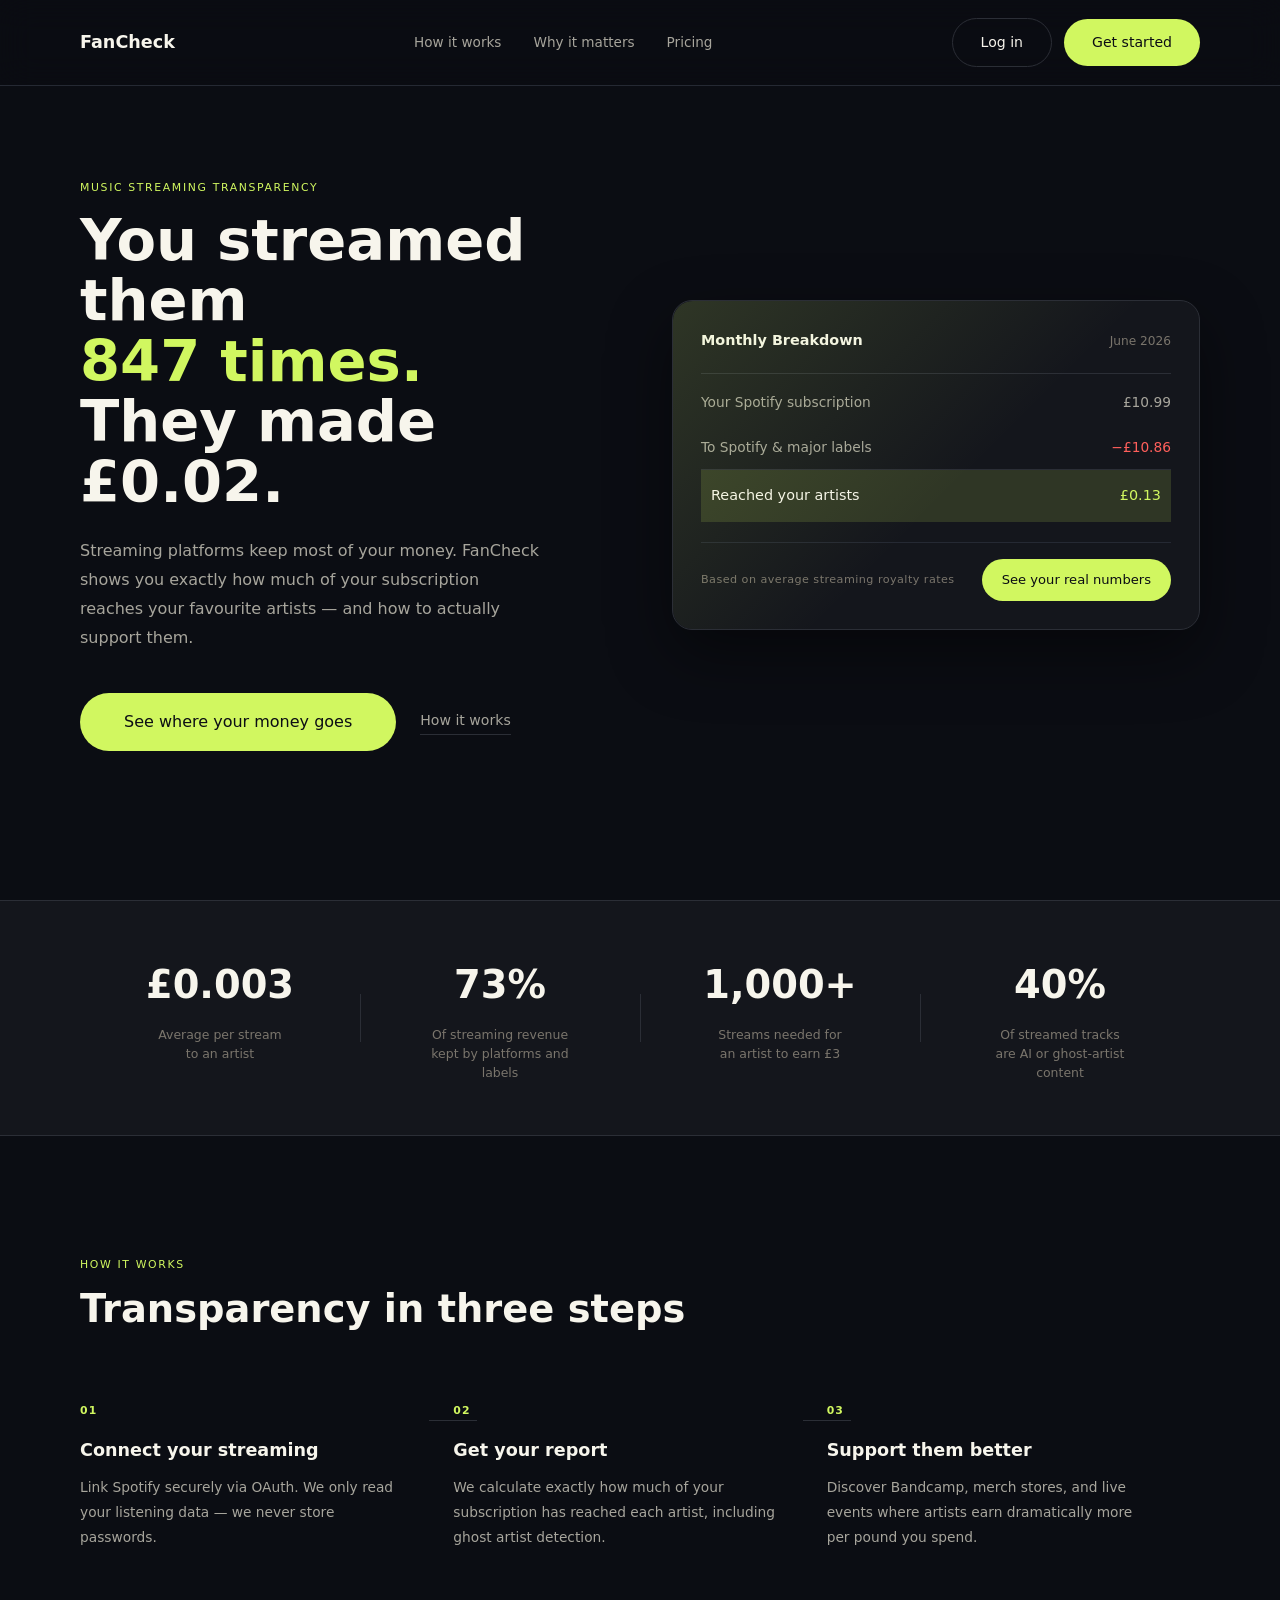
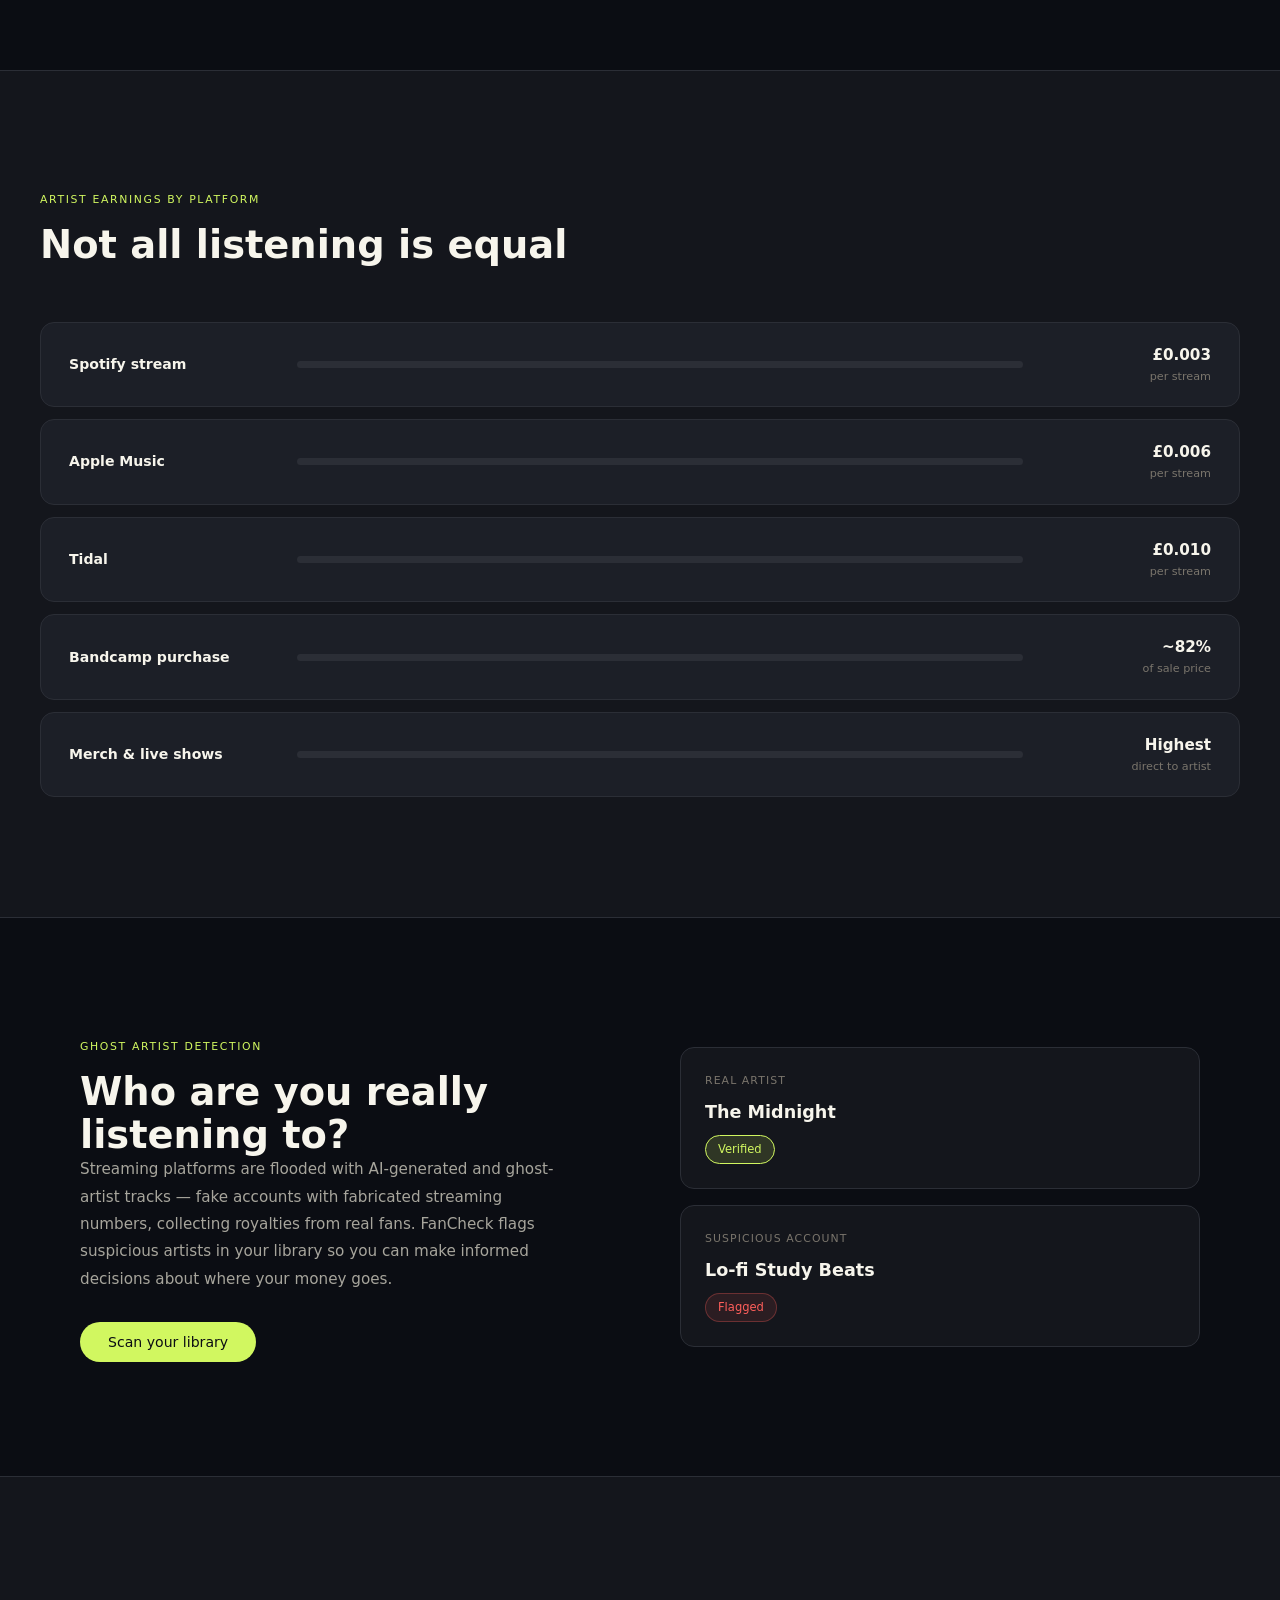
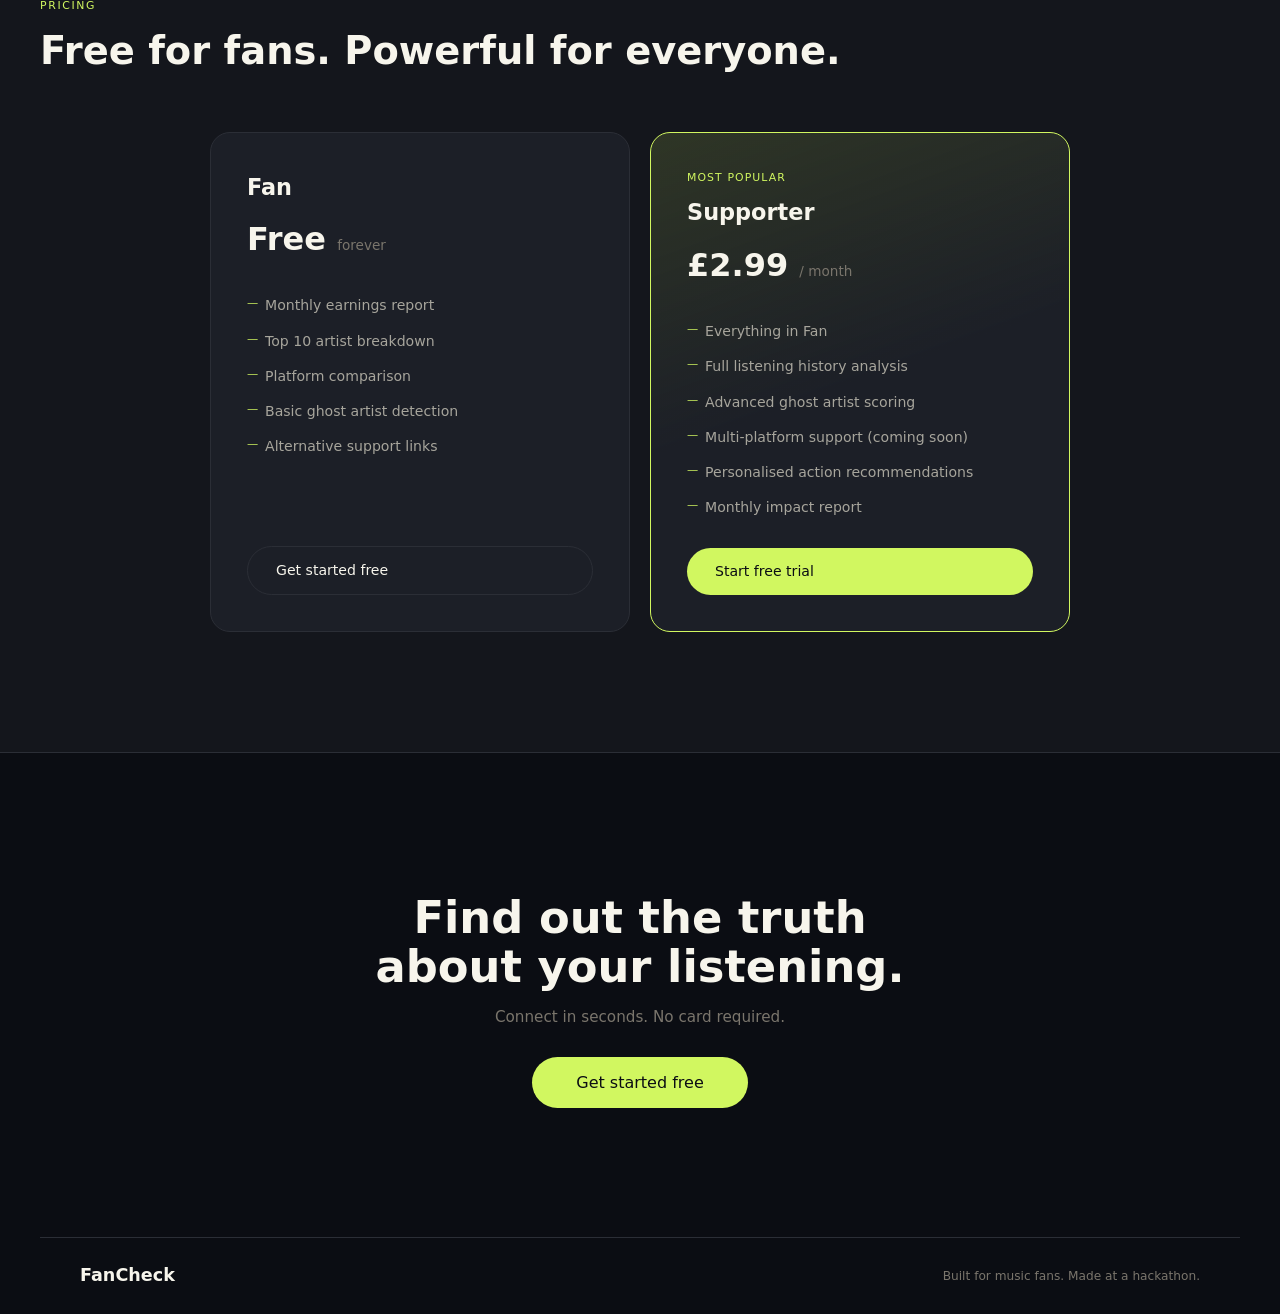
==== index.html @ c99ef1ad "Add FanCheck fixes - auth hint, pricing, dashboard, report" ====
<!DOCTYPE html>
<html lang="en">
<head>
    <meta charset="UTF-8">
    <meta name="viewport" content="width=device-width, initial-scale=1.0">
    <title>FanCheck — Know Where Your Money Goes</title>
    <link rel="preconnect" href="https://fonts.googleapis.com">
    <link rel="preconnect" href="https://fonts.gstatic.com" crossorigin>
    <link href="https://fonts.googleapis.com/css2?family=Syne:wght@400;600;700;800&family=Inter:wght@300;400;500&display=swap" rel="stylesheet">
    <link rel="stylesheet" href="css/style.css">
    <link rel="stylesheet" href="css/landing.css">
</head>
<body>

    <header class="site-header">
        <nav class="nav" aria-label="Main navigation">
            <strong class="nav-logo">FanCheck</strong>
            <ul class="nav-links" role="list">
                <li><a href="#how-it-works">How it works</a></li>
                <li><a href="#compare">Why it matters</a></li>
                <li><a href="#pricing">Pricing</a></li>
            </ul>
            <nav class="nav-actions" aria-label="Account">
                <a href="pages/auth.html" class="btn-secondary">Log in</a>
                <a href="pages/auth.html#signup" class="btn-primary">Get started</a>
            </nav>
        </nav>
    </header>

    <main>

        <!-- HERO -->
        <section class="hero" aria-labelledby="hero-heading">
            <article class="hero-content">
                <p class="eyebrow">Music streaming transparency</p>
                <h1 id="hero-heading" class="hero-headline">
                    You streamed them<br>
                    <mark class="headline-accent">847 times.</mark><br>
                    They made £0.02.
                </h1>
                <p class="hero-sub">
                    Streaming platforms keep most of your money. FanCheck shows you exactly how much of your subscription reaches your favourite artists — and how to actually support them.
                </p>
                <nav class="hero-actions" aria-label="Get started">
                    <a href="pages/auth.html#signup" class="btn-primary btn-large">See where your money goes</a>
                    <a href="#how-it-works" class="btn-ghost-link">How it works</a>
                </nav>
            </article>

            <aside class="receipt-card card card-glow" aria-label="Example monthly breakdown">
                <header class="receipt-header">
                    <strong class="receipt-label">Monthly Breakdown</strong>
                    <time class="receipt-month" datetime="2026-06">June 2026</time>
                </header>
                <table class="receipt-table">
                    <tbody>
                        <tr>
                            <td>Your Spotify subscription</td>
                            <td class="amount">£10.99</td>
                        </tr>
                        <tr>
                            <td>To Spotify &amp; major labels</td>
                            <td class="amount loss">−£10.86</td>
                        </tr>
                    </tbody>
                    <tfoot>
                        <tr class="receipt-total">
                            <td>Reached your artists</td>
                            <td class="amount gain">£0.13</td>
                        </tr>
                    </tfoot>
                </table>
                <footer class="receipt-footer">
                    <p class="receipt-note">Based on average streaming royalty rates</p>
                    <a href="pages/auth.html#signup" class="btn-primary" style="font-size:0.82rem; padding: 10px 20px;">See your real numbers</a>
                </footer>
            </aside>
        </section>

        <!-- STATS -->
        <section class="stats-band" aria-label="Key streaming statistics">
            <ul class="stats-list" role="list">
                <li class="stat">
                    <strong class="stat-number">£0.003</strong>
                    <span class="stat-label">Average per stream to an artist</span>
                </li>
                <li class="stat">
                    <strong class="stat-number">73%</strong>
                    <span class="stat-label">Of streaming revenue kept by platforms and labels</span>
                </li>
                <li class="stat">
                    <strong class="stat-number">1,000+</strong>
                    <span class="stat-label">Streams needed for an artist to earn £3</span>
                </li>
                <li class="stat">
                    <strong class="stat-number">40%</strong>
                    <span class="stat-label">Of streamed tracks are AI or ghost-artist content</span>
                </li>
            </ul>
        </section>

        <!-- HOW IT WORKS -->
        <section class="how-it-works" id="how-it-works" aria-labelledby="how-heading">
            <header class="section-header">
                <span class="eyebrow">How it works</span>
                <h2 id="how-heading" class="section-title">Transparency in three steps</h2>
            </header>
            <ol class="steps-list" role="list">
                <li class="step">
                    <span class="step-num" aria-hidden="true">01</span>
                    <h3 class="step-title">Connect your streaming</h3>
                    <p class="step-desc">Link Spotify securely via OAuth. We only read your listening data — we never store passwords.</p>
                </li>
                <li class="step">
                    <span class="step-num" aria-hidden="true">02</span>
                    <h3 class="step-title">Get your report</h3>
                    <p class="step-desc">We calculate exactly how much of your subscription has reached each artist, including ghost artist detection.</p>
                </li>
                <li class="step">
                    <span class="step-num" aria-hidden="true">03</span>
                    <h3 class="step-title">Support them better</h3>
                    <p class="step-desc">Discover Bandcamp, merch stores, and live events where artists earn dramatically more per pound you spend.</p>
                </li>
            </ol>
        </section>

        <!-- COMPARISON -->
        <section class="compare" id="compare" aria-labelledby="compare-heading">
            <header class="compare-header">
                <span class="eyebrow">Artist earnings by platform</span>
                <h2 id="compare-heading" class="section-title">Not all listening is equal</h2>
            </header>
            <ul class="compare-list" role="list">
                <li class="compare-item tier-bad">
                    <span class="compare-platform">Spotify stream</span>
                    <meter class="compare-meter" min="0" max="100" value="2" aria-label="Very low earnings: £0.003 per stream"></meter>
                    <output class="compare-earn">£0.003 <small>per stream</small></output>
                </li>
                <li class="compare-item tier-low">
                    <span class="compare-platform">Apple Music</span>
                    <meter class="compare-meter" min="0" max="100" value="6" aria-label="Low earnings: £0.006 per stream"></meter>
                    <output class="compare-earn">£0.006 <small>per stream</small></output>
                </li>
                <li class="compare-item tier-mid">
                    <span class="compare-platform">Tidal</span>
                    <meter class="compare-meter" min="0" max="100" value="11" aria-label="Medium earnings: £0.010 per stream"></meter>
                    <output class="compare-earn">£0.010 <small>per stream</small></output>
                </li>
                <li class="compare-item tier-good">
                    <span class="compare-platform">Bandcamp purchase</span>
                    <meter class="compare-meter" min="0" max="100" value="82" aria-label="High earnings: 82% of sale"></meter>
                    <output class="compare-earn">~82% <small>of sale price</small></output>
                </li>
                <li class="compare-item tier-best">
                    <span class="compare-platform">Merch &amp; live shows</span>
                    <meter class="compare-meter" min="0" max="100" value="100" aria-label="Highest earnings to artist"></meter>
                    <output class="compare-earn">Highest <small>direct to artist</small></output>
                </li>
            </ul>
        </section>

        <!-- GHOST ARTIST TEASER -->
        <section class="ghost-teaser" aria-labelledby="ghost-heading">
            <article class="ghost-content">
                <span class="eyebrow">Ghost artist detection</span>
                <h2 id="ghost-heading" class="section-title">Who are you really listening to?</h2>
                <p class="ghost-desc">
                    Streaming platforms are flooded with AI-generated and ghost-artist tracks — fake accounts with fabricated streaming numbers, collecting royalties from real fans. FanCheck flags suspicious artists in your library so you can make informed decisions about where your money goes.
                </p>
                <a href="pages/auth.html#signup" class="btn-primary">Scan your library</a>
            </article>
            <aside class="ghost-visual" aria-hidden="true">
                <figure class="ghost-card ghost-real">
                    <figcaption>Real artist</figcaption>
                    <strong>The Midnight</strong>
                    <span class="ghost-badge verified">Verified</span>
                </figure>
                <figure class="ghost-card ghost-fake">
                    <figcaption>Suspicious account</figcaption>
                    <strong>Lo-fi Study Beats</strong>
                    <span class="ghost-badge flagged">Flagged</span>
                </figure>
            </aside>
        </section>

        <!-- PRICING — updated to £2.99/mo -->
        <section class="pricing" id="pricing" aria-labelledby="pricing-heading">
            <header class="pricing-header">
                <span class="eyebrow">Pricing</span>
                <h2 id="pricing-heading" class="section-title">Free for fans. Powerful for everyone.</h2>
            </header>
            <ul class="pricing-list" role="list">
                <li class="pricing-card">
                    <header class="pricing-card-header">
                        <h3>Fan</h3>
                        <p class="pricing-price">Free <span>forever</span></p>
                    </header>
                    <ul class="pricing-features" role="list">
                        <li>Monthly earnings report</li>
                        <li>Top 10 artist breakdown</li>
                        <li>Platform comparison</li>
                        <li>Basic ghost artist detection</li>
                        <li>Alternative support links</li>
                    </ul>
                    <a href="pages/auth.html#signup" class="btn-secondary">Get started free</a>
                </li>
                <li class="pricing-card pricing-card-featured">
                    <header class="pricing-card-header">
                        <span class="pricing-badge">Most popular</span>
                        <h3>Supporter</h3>
                        <p class="pricing-price">£2.99 <span>/ month</span></p>
                    </header>
                    <ul class="pricing-features" role="list">
                        <li>Everything in Fan</li>
                        <li>Full listening history analysis</li>
                        <li>Advanced ghost artist scoring</li>
                        <li>Multi-platform support (coming soon)</li>
                        <li>Personalised action recommendations</li>
                        <li>Monthly impact report</li>
                    </ul>
                    <a href="pages/auth.html#signup" class="btn-primary">Start free trial</a>
                </li>
            </ul>
        </section>

        <!-- FINAL CTA -->
        <section class="final-cta" aria-labelledby="cta-heading">
            <h2 id="cta-heading" class="cta-title">Find out the truth about your listening.</h2>
            <p class="cta-sub">Connect in seconds. No card required.</p>
            <a href="pages/auth.html#signup" class="btn-primary btn-large">Get started free</a>
        </section>

    </main>

    <footer class="site-footer">
        <strong class="nav-logo">FanCheck</strong>
        <p class="footer-note">Built for music fans. Made at a hackathon.</p>
    </footer>

</body>
</html>
---- css/style.css ----
/* ================================================
   TOKENS
   ================================================ */
:root {
    --radius: .875rem;
    --background: #0b0d13;
    --foreground: #f7f5ec;
    --surface: #14161c;
    --surface-2: #1c1f27;
    --card: #14161c;
    --card-foreground: #f7f5ec;
    --popover: #14161c;
    --popover-foreground: #f7f5ec;
    --primary: #d1f760;
    --primary-foreground: #0b0d13;
    --secondary: #252933;
    --secondary-foreground: #f7f5ec;
    --muted-surface: #1c1f27;
    --muted-foreground: #a7a59c;
    --accent: #d57aea;
    --accent-foreground: #0b0d13;
    --destructive: #ff5f5b;
    --destructive-foreground: #f7f5ec;
    --warning: #ffc93b;
    --border: #2b2e36;
    --input: #2b2e36;
    --ring: #d1f760;

    --black: var(--background);
    --surface-3: var(--secondary);
    --border-soft: var(--secondary);
    --green: var(--primary);
    --green-dark: var(--primary);
    --green-glow: rgba(209, 247, 96, 0.14);
    --red: var(--destructive);
    --amber: var(--warning);
    --white: var(--foreground);
    --muted: #7a756c;
    --muted-light: var(--muted-foreground);

    --font-display: 'Bricolage Grotesque', ui-sans-serif, system-ui, sans-serif;
    --font-body: ui-sans-serif, system-ui, sans-serif;

    --radius-sm:   8px;
    --radius-md:   var(--radius);
    --radius-lg:   20px;
    --radius-pill: 100px;

    --shadow-card: 0 24px 64px rgba(0,0,0,0.45);
    --transition:  0.18s ease;
}

/* ================================================
   RESET
   ================================================ */
*, *::before, *::after {
    margin: 0;
    padding: 0;
    box-sizing: border-box;
}

html { scroll-behavior: smooth; font-size: 16px; }

body {
    background: var(--black);
    color: var(--white);
    font-family: var(--font-body);
    font-weight: 300;
    line-height: 1.65;
    -webkit-font-smoothing: antialiased;
    overflow-x: hidden;
}

img { display: block; max-width: 100%; }
a   { color: inherit; text-decoration: none; }
ul, ol { list-style: none; }
button { cursor: pointer; font-family: var(--font-body); }

:focus-visible {
    outline: 2px solid var(--ring);
    outline-offset: 3px;
}

/* ================================================
   SHARED HEADER / NAV
   ================================================ */
.site-header {
    position: fixed;
    top: 0;
    inset-inline: 0;
    z-index: 200;
    background: rgba(11, 13, 19, 0.84);
    backdrop-filter: blur(16px);
    -webkit-backdrop-filter: blur(16px);
    border-bottom: 1px solid var(--border-soft);
}

.nav {
    max-width: 1200px;
    margin-inline: auto;
    padding: 18px 40px;
    display: flex;
    justify-content: space-between;
    align-items: center;
    gap: 24px;
}

.nav-logo {
    display: inline-flex;
    align-items: center;
    gap: 10px;
    font-family: var(--font-display);
    font-weight: 800;
    font-size: 1.1rem;
    letter-spacing: 0;
    color: var(--white);
    line-height: 1;
}

.nav-logo-mark {
    width: 28px;
    height: 28px;
    border-radius: 6px;
    flex: 0 0 auto;
}

.nav-links {
    display: flex;
    align-items: center;
    gap: 32px;
}

.nav-links a {
    font-size: 0.85rem;
    color: var(--muted-light);
    transition: color var(--transition);
}

.nav-links a:hover { color: var(--white); }

.nav-actions {
    display: flex;
    align-items: center;
    gap: 12px;
}

/* ================================================
   BUTTONS
   ================================================ */
.btn-primary {
    background: var(--primary);
    color: var(--primary-foreground);
    border: none;
    padding: 12px 28px;
    border-radius: var(--radius-pill);
    font-size: 0.88rem;
    font-weight: 500;
    transition: background var(--transition), transform var(--transition);
}

.btn-primary:hover { background: var(--accent); transform: translateY(-1px); }

.btn-secondary {
    background: transparent;
    color: var(--white);
    border: 1px solid var(--border);
    padding: 12px 28px;
    border-radius: var(--radius-pill);
    font-size: 0.88rem;
    font-weight: 400;
    transition: border-color var(--transition), color var(--transition);
}

.btn-secondary:hover { border-color: var(--muted-light); color: var(--white); }

.btn-ghost {
    background: none;
    border: none;
    color: var(--muted-light);
    font-size: 0.88rem;
    padding: 0;
    transition: color var(--transition);
}

.btn-ghost:hover { color: var(--white); }

.btn-large { padding: 16px 44px; font-size: 1rem; }

/* ================================================
   SHARED SECTION LABELS
   ================================================ */
.eyebrow {
    font-size: 0.68rem;
    font-weight: 500;
    letter-spacing: 0.15em;
    text-transform: uppercase;
    color: var(--primary);
    display: block;
    margin-bottom: 14px;
}

.section-title {
    font-family: var(--font-display);
    font-size: clamp(1.7rem, 3vw, 2.4rem);
    font-weight: 700;
    letter-spacing: 0;
    line-height: 1.12;
}

/* ================================================
   CARD
   ================================================ */
.card {
    background: var(--card);
    border: 1px solid var(--border);
    border-radius: var(--radius-lg);
    padding: 28px;
    position: relative;
    overflow: hidden;
}

.card-glow::before {
    content: '';
    position: absolute;
    inset: 0;
    border-radius: inherit;
    background: linear-gradient(135deg, var(--green-glow) 0%, transparent 55%);
    pointer-events: none;
}

/* ================================================
   TOAST
   ================================================ */
.toast {
    position: fixed;
    bottom: 32px;
    left: 50%;
    transform: translateX(-50%) translateY(80px);
    background: var(--surface-2);
    border: 1px solid var(--border);
    border-radius: var(--radius-pill);
    padding: 14px 28px;
    font-size: 0.88rem;
    color: var(--white);
    z-index: 999;
    opacity: 0;
    transition: transform 0.3s ease, opacity 0.3s ease;
    white-space: nowrap;
}

.toast.show {
    transform: translateX(-50%) translateY(0);
    opacity: 1;
}

.toast.success { border-color: var(--green); color: var(--green); }
.toast.error   { border-color: var(--red);   color: var(--red); }

/* ================================================
   RESPONSIVE HELPERS
   ================================================ */
@media (max-width: 768px) {
    .nav { padding: 16px 20px; }
    .nav-links { display: none; }
}

@media (prefers-reduced-motion: reduce) {
    *, *::before, *::after {
        transition-duration: 0.01ms !important;
        animation-duration: 0.01ms !important;
    }
    html { scroll-behavior: auto; }
}
---- css/landing.css ----
/* ================================================
   LANDING — HERO
   ================================================ */
.hero {
    min-height: 100svh;
    max-width: 1200px;
    margin-inline: auto;
    padding: 130px 40px 100px;
    display: grid;
    grid-template-columns: 1fr 1fr;
    align-items: center;
    gap: 64px;
}

.hero-headline {
    font-family: var(--font-display);
    font-size: clamp(2.6rem, 4.5vw, 4rem);
    font-weight: 800;
    line-height: 1.05;
    letter-spacing: 0;
    margin-bottom: 24px;
}

.headline-accent {
    color: var(--green);
    background: none;
}

.hero-sub {
    font-size: 1rem;
    color: var(--muted-light);
    line-height: 1.8;
    max-width: 460px;
    margin-bottom: 40px;
}

.hero-actions {
    display: flex;
    align-items: center;
    gap: 24px;
    flex-wrap: wrap;
}

.btn-ghost-link {
    font-size: 0.88rem;
    color: var(--muted-light);
    border-bottom: 1px solid var(--border);
    padding-bottom: 2px;
    transition: color var(--transition), border-color var(--transition);
}

.btn-ghost-link:hover {
    color: var(--white);
    border-color: var(--white);
}

/* ================================================
   RECEIPT CARD
   ================================================ */
.receipt-card {
    box-shadow: var(--shadow-card);
}

.receipt-header {
    display: flex;
    justify-content: space-between;
    align-items: center;
    padding-bottom: 20px;
    margin-bottom: 6px;
    border-bottom: 1px solid var(--border);
}

.receipt-label {
    font-family: var(--font-display);
    font-weight: 700;
    font-size: 0.9rem;
}

.receipt-month {
    font-size: 0.76rem;
    color: var(--muted);
}

.receipt-table {
    width: 100%;
    border-collapse: collapse;
}

.receipt-table tbody td {
    padding: 11px 0;
    font-size: 0.86rem;
    color: var(--muted-light);
}

.receipt-table tbody td:last-child,
.receipt-table tfoot td:last-child {
    text-align: right;
    font-weight: 500;
}

.receipt-table tfoot {
    border-top: 1px solid var(--border);
}

.receipt-table tfoot td {
    padding: 14px 10px;
    font-size: 0.9rem;
    font-weight: 500;
    color: var(--white);
}

.receipt-total {
    background: var(--green-glow);
}

.amount { color: var(--white); }
.amount.loss { color: var(--red) !important; }
.amount.gain { color: var(--green) !important; }

.receipt-footer {
    display: flex;
    justify-content: space-between;
    align-items: center;
    margin-top: 20px;
    padding-top: 16px;
    border-top: 1px solid var(--border-soft);
    flex-wrap: wrap;
    gap: 12px;
}

.receipt-note {
    font-size: 0.7rem;
    color: var(--muted);
    letter-spacing: 0.04em;
}

/* ================================================
   ARTIST CAROUSEL
   ================================================ */
.artist-carousel {
    padding: 96px 0 104px;
    border-top: 1px solid var(--border-soft);
    background: linear-gradient(180deg, rgba(28, 31, 39, 0.32), transparent 58%);
    overflow: hidden;
}

.artist-carousel-header {
    max-width: 1200px;
    margin-inline: auto;
    padding-inline: 40px;
    margin-bottom: 42px;
}

.artist-carousel-copy {
    max-width: 620px;
    margin-top: 18px;
    color: var(--muted-light);
    font-size: 0.98rem;
    line-height: 1.8;
}

.artist-carousel-viewport {
    overflow: hidden;
    padding-block: 8px;
    padding-left: 40px;
    --artist-carousel-gap-offset: 13px;
    mask-image: linear-gradient(90deg, transparent, #000 8%, #000 92%, transparent);
    -webkit-mask-image: linear-gradient(90deg, transparent, #000 8%, #000 92%, transparent);
}

.artist-carousel-track {
    width: max-content;
    display: flex;
    align-items: stretch;
    gap: 26px;
}

.artist-carousel-viewport[data-animated="true"] .artist-carousel-track {
    animation: artist-marquee 34s linear infinite;
}

.artist-carousel-viewport:hover .artist-carousel-track,
.artist-carousel-viewport:focus-within .artist-carousel-track {
    animation-play-state: paused;
}

.artist-showcase-card {
    width: 234px;
    min-height: 345px;
    flex: 0 0 auto;
    display: flex;
    flex-direction: column;
    color: #07100d;
    overflow: hidden;
    border: 1px solid rgba(255, 255, 255, 0.18);
    border-radius: var(--radius-sm);
    box-shadow: 0 22px 42px rgba(0, 0, 0, 0.28);
}

.artist-showcase-card img {
    width: 100%;
    height: 234px;
    object-fit: cover;
    background: var(--surface-2);
}

.artist-card-body {
    flex: 1;
    padding: 13px 14px 14px;
}

.artist-card-body h3 {
    font-family: var(--font-display);
    font-size: 1.35rem;
    font-weight: 700;
    line-height: 1.05;
    margin-bottom: 10px;
}

.artist-metrics {
    display: flex;
    flex-wrap: wrap;
    gap: 8px 6px;
}

.artist-metrics li {
    width: fit-content;
    max-width: 100%;
    padding: 4px 10px;
    border: 1px solid currentColor;
    border-radius: var(--radius-pill);
    color: inherit;
    font-size: 0.72rem;
    font-weight: 500;
    line-height: 1.25;
}

.card-lime { background: #c9ff4a; }
.card-teal { background: #35ad91; }
.card-violet { background: #9387ff; }

@keyframes artist-marquee {
    from { transform: translateX(0); }
    to { transform: translateX(calc(-50% - var(--artist-carousel-gap-offset))); }
}

/* ================================================
   STATS BAND
   ================================================ */
.stats-band {
    background: var(--surface);
    border-top: 1px solid var(--border);
    border-bottom: 1px solid var(--border);
}

.stats-list {
    max-width: 1200px;
    margin-inline: auto;
    padding-inline: 40px;
    display: flex;
    justify-content: stretch;
}

.stat {
    flex: 1;
    display: flex;
    flex-direction: column;
    align-items: center;
    text-align: center;
    padding: 52px 32px;
    gap: 10px;
    position: relative;
}

.stat + .stat::before {
    content: '';
    position: absolute;
    left: 0; top: 50%;
    transform: translateY(-50%);
    width: 1px; height: 48px;
    background: var(--border);
}

.stat-number {
    font-family: var(--font-display);
    font-size: 2.4rem;
    font-weight: 800;
    letter-spacing: 0;
    display: block;
}

.stat-label {
    font-size: 0.78rem;
    color: var(--muted);
    max-width: 140px;
    line-height: 1.5;
}

/* ================================================
   HOW IT WORKS
   ================================================ */
.how-it-works {
    max-width: 1200px;
    margin-inline: auto;
    padding: 120px 40px;
}

.section-header {
    margin-bottom: 72px;
}

.steps-list {
    display: flex;
    align-items: flex-start;
    gap: 0;
}

.step {
    flex: 1;
    padding-right: 48px;
    position: relative;
}

.step + .step::before {
    content: '';
    position: absolute;
    left: -24px; top: 18px;
    width: 48px; height: 1px;
    background: var(--border);
}

.step-num {
    font-family: var(--font-display);
    font-size: 0.68rem;
    font-weight: 700;
    letter-spacing: 0.1em;
    color: var(--green);
    display: block;
    margin-bottom: 16px;
}

.step-title {
    font-family: var(--font-display);
    font-size: 1.1rem;
    font-weight: 700;
    letter-spacing: 0;
    margin-bottom: 10px;
}

.step-desc {
    font-size: 0.86rem;
    color: var(--muted-light);
    line-height: 1.8;
}

/* ================================================
   COMPARISON
   ================================================ */
.compare {
    background: var(--surface);
    border-top: 1px solid var(--border);
    border-bottom: 1px solid var(--border);
    padding: 120px 40px;
}

.compare-header {
    max-width: 1200px;
    margin-inline: auto;
    margin-bottom: 56px;
}

.compare-list {
    max-width: 1200px;
    margin-inline: auto;
    display: flex;
    flex-direction: column;
    gap: 12px;
}

.compare-item {
    display: grid;
    grid-template-columns: 200px 1fr 160px;
    align-items: center;
    gap: 28px;
    background: var(--surface-2);
    border: 1px solid var(--border);
    border-radius: var(--radius-md);
    padding: 20px 28px;
    transition: border-color var(--transition);
}

.compare-item:hover { border-color: var(--accent); }

.compare-platform {
    font-family: var(--font-display);
    font-weight: 600;
    font-size: 0.88rem;
}

.compare-meter {
    width: 100%;
    height: 7px;
    appearance: none;
    -webkit-appearance: none;
    border: none;
    background: var(--border);
    border-radius: var(--radius-pill);
    overflow: hidden;
}

.tier-bad    .compare-meter::-webkit-meter-optimum-value { background: var(--red);    border-radius: 99px; }
.tier-low    .compare-meter::-webkit-meter-optimum-value { background: var(--accent);  border-radius: 99px; }
.tier-mid    .compare-meter::-webkit-meter-optimum-value { background: var(--amber);   border-radius: 99px; }
.tier-good   .compare-meter::-webkit-meter-optimum-value { background: var(--primary); border-radius: 99px; }
.tier-best   .compare-meter::-webkit-meter-optimum-value { background: var(--green);   border-radius: 99px; }

.tier-bad    .compare-meter::-moz-meter-bar { background: var(--red); }
.tier-low    .compare-meter::-moz-meter-bar { background: var(--accent); }
.tier-mid    .compare-meter::-moz-meter-bar { background: var(--amber); }
.tier-good   .compare-meter::-moz-meter-bar { background: var(--primary); }
.tier-best   .compare-meter::-moz-meter-bar { background: var(--green); }

.compare-earn {
    font-family: var(--font-display);
    font-weight: 700;
    font-size: 0.95rem;
    text-align: right;
    display: block;
}

.compare-earn small {
    display: block;
    font-family: var(--font-body);
    font-weight: 300;
    font-size: 0.7rem;
    color: var(--muted);
}

/* ================================================
   GHOST TEASER
   ================================================ */
.ghost-teaser {
    max-width: 1200px;
    margin-inline: auto;
    padding: 120px 40px;
    display: grid;
    grid-template-columns: 1fr 1fr;
    align-items: center;
    gap: 80px;
}

.ghost-desc {
    font-size: 0.95rem;
    color: var(--muted-light);
    line-height: 1.8;
    margin-bottom: 36px;
    max-width: 480px;
}

.ghost-visual {
    display: flex;
    flex-direction: column;
    gap: 16px;
}

.ghost-card {
    background: var(--surface);
    border: 1px solid var(--border);
    border-radius: var(--radius-md);
    padding: 24px;
    display: flex;
    flex-direction: column;
    gap: 8px;
}

.ghost-card figcaption {
    font-size: 0.68rem;
    letter-spacing: 0.1em;
    text-transform: uppercase;
    color: var(--muted);
}

.ghost-card strong {
    font-family: var(--font-display);
    font-size: 1.1rem;
    font-weight: 700;
}

.ghost-badge {
    display: inline-block;
    padding: 4px 12px;
    border-radius: var(--radius-pill);
    font-size: 0.72rem;
    font-weight: 500;
    width: fit-content;
}

.ghost-badge.verified {
    background: var(--green-glow);
    color: var(--green);
    border: 1px solid var(--green-dark);
}

.ghost-badge.flagged {
    background: rgba(255, 95, 91, 0.1);
    color: var(--red);
    border: 1px solid rgba(255, 95, 91, 0.3);
}

/* ================================================
   PRICING
   ================================================ */
.pricing {
    background: var(--surface);
    border-top: 1px solid var(--border);
    border-bottom: 1px solid var(--border);
    padding: 120px 40px;
}

.pricing-header {
    max-width: 1200px;
    margin-inline: auto;
    margin-bottom: 60px;
}

.pricing-list {
    max-width: 860px;
    margin-inline: auto;
    display: grid;
    grid-template-columns: 1fr 1fr;
    gap: 20px;
}

.pricing-card {
    background: var(--surface-2);
    border: 1px solid var(--border);
    border-radius: var(--radius-lg);
    padding: 36px;
    display: flex;
    flex-direction: column;
    gap: 28px;
}

.pricing-card-featured {
    border-color: var(--green-dark);
    background: linear-gradient(160deg, var(--green-glow) 0%, var(--surface-2) 50%);
}

.pricing-card-header { display: flex; flex-direction: column; gap: 8px; }

.pricing-badge {
    font-size: 0.68rem;
    font-weight: 500;
    letter-spacing: 0.1em;
    text-transform: uppercase;
    color: var(--green);
}

.pricing-card-header h3 {
    font-family: var(--font-display);
    font-size: 1.4rem;
    font-weight: 700;
}

.pricing-price {
    font-family: var(--font-display);
    font-size: 2rem;
    font-weight: 800;
    letter-spacing: 0;
}

.pricing-price span {
    font-family: var(--font-body);
    font-size: 0.85rem;
    font-weight: 300;
    color: var(--muted);
}

.pricing-features {
    display: flex;
    flex-direction: column;
    gap: 12px;
    flex: 1;
}

.pricing-features li {
    font-size: 0.88rem;
    color: var(--muted-light);
    padding-left: 18px;
    position: relative;
}

.pricing-features li::before {
    content: '—';
    position: absolute;
    left: 0;
    color: var(--green);
    font-size: 0.7rem;
}

/* ================================================
   FINAL CTA
   ================================================ */
.final-cta {
    padding: 140px 40px;
    text-align: center;
    max-width: 640px;
    margin-inline: auto;
}

.cta-title {
    font-family: var(--font-display);
    font-size: clamp(2rem, 3.5vw, 2.8rem);
    font-weight: 800;
    letter-spacing: 0;
    line-height: 1.1;
    margin-bottom: 14px;
}

.cta-sub {
    font-size: 0.95rem;
    color: var(--muted);
    margin-bottom: 40px;
}

/* ================================================
   FOOTER
   ================================================ */
.site-footer {
    border-top: 1px solid var(--border);
    padding: 28px 40px;
    max-width: 1200px;
    margin-inline: auto;
    display: flex;
    justify-content: space-between;
    align-items: center;
}

.footer-note {
    font-size: 0.76rem;
    color: var(--muted);
}

/* ================================================
   RESPONSIVE
   ================================================ */
@media (max-width: 900px) {
    .hero {
        grid-template-columns: 1fr;
        padding-top: 110px;
        min-height: unset;
    }

    .steps-list {
        flex-direction: column;
        gap: 48px;
    }

    .step { padding-right: 0; }
    .step + .step::before { display: none; }

    .stats-list { flex-direction: column; padding: 0; }
    .stat { padding: 36px 24px; }
    .stat + .stat::before { top: 0; left: 50%; transform: translateX(-50%); width: 48px; height: 1px; }

    .ghost-teaser { grid-template-columns: 1fr; gap: 48px; }

    .compare-item { grid-template-columns: 1fr; gap: 10px; }
    .compare-earn { text-align: left; }

    .pricing-list { grid-template-columns: 1fr; }

    .artist-carousel {
        padding-block: 72px 80px;
    }

    .artist-carousel-header {
        padding-inline: 24px;
        margin-bottom: 30px;
    }

    .artist-carousel-viewport {
        overflow-x: auto;
        padding-inline: 24px;
        --artist-carousel-gap-offset: 9px;
        mask-image: none;
        -webkit-mask-image: none;
        scrollbar-width: none;
    }

    .artist-carousel-viewport::-webkit-scrollbar {
        display: none;
    }

    .artist-carousel-track {
        gap: 18px;
    }

    .artist-showcase-card {
        width: min(234px, 72vw);
    }

    .how-it-works, .final-cta, .compare, .ghost-teaser { padding-inline: 24px; }
    .site-footer { padding-inline: 24px; flex-direction: column; gap: 10px; text-align: center; }
}

@media (prefers-reduced-motion: reduce) {
    .artist-carousel-viewport[data-animated="true"] .artist-carousel-track {
        animation: none !important;
    }

    .artist-carousel-viewport {
        overflow-x: auto;
        mask-image: none;
        -webkit-mask-image: none;
    }
}
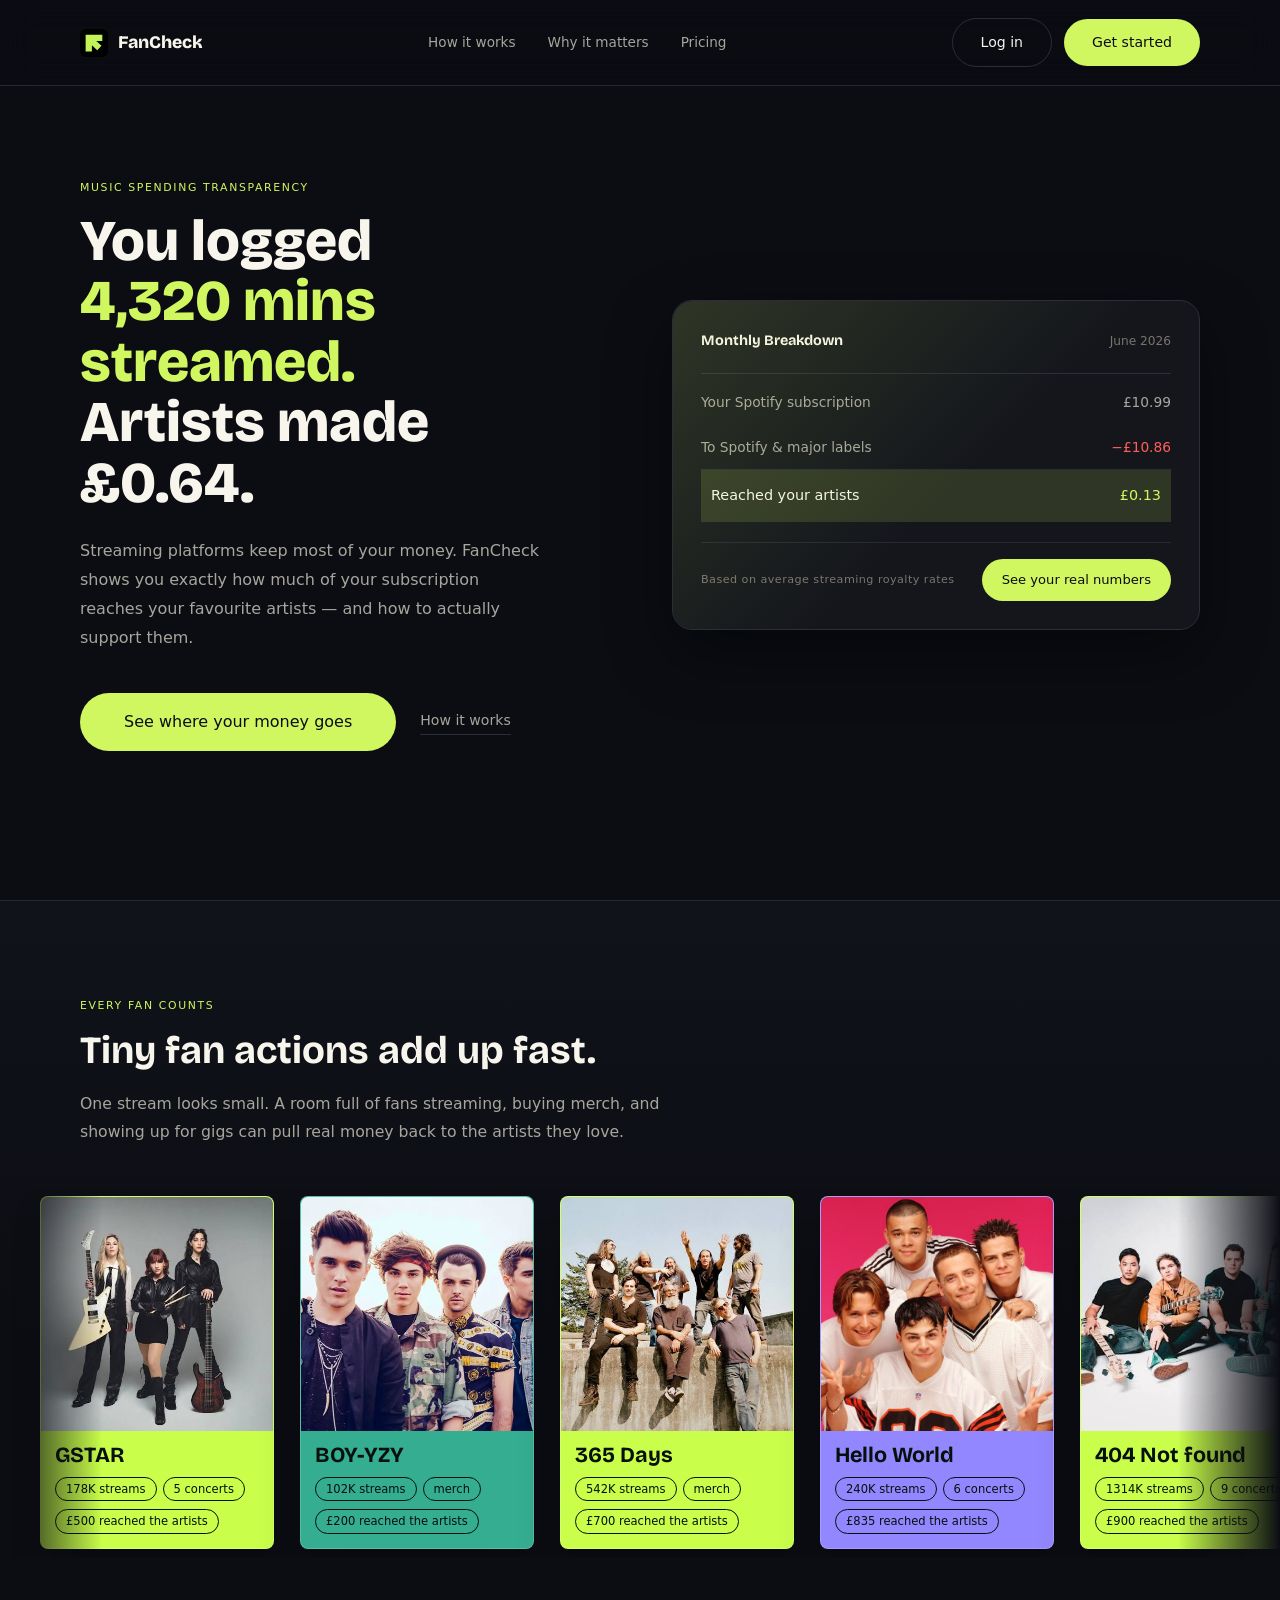
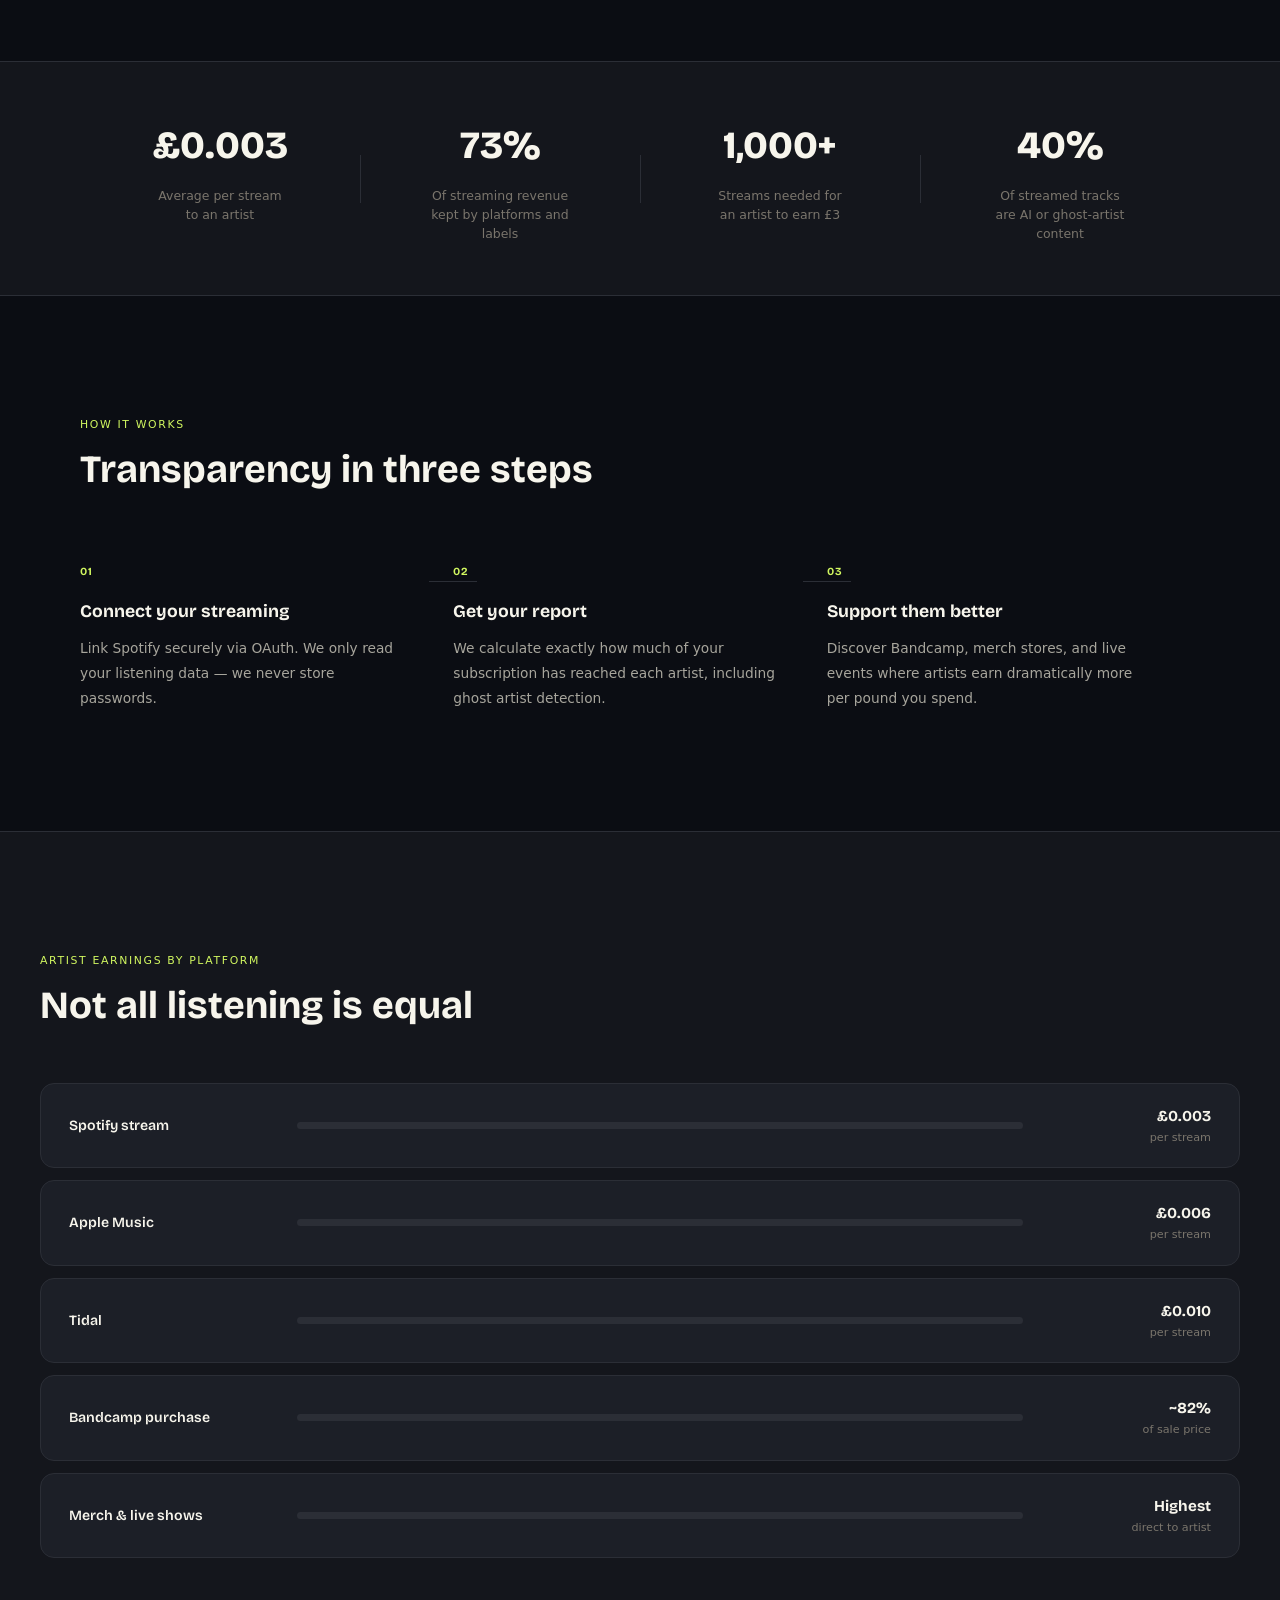
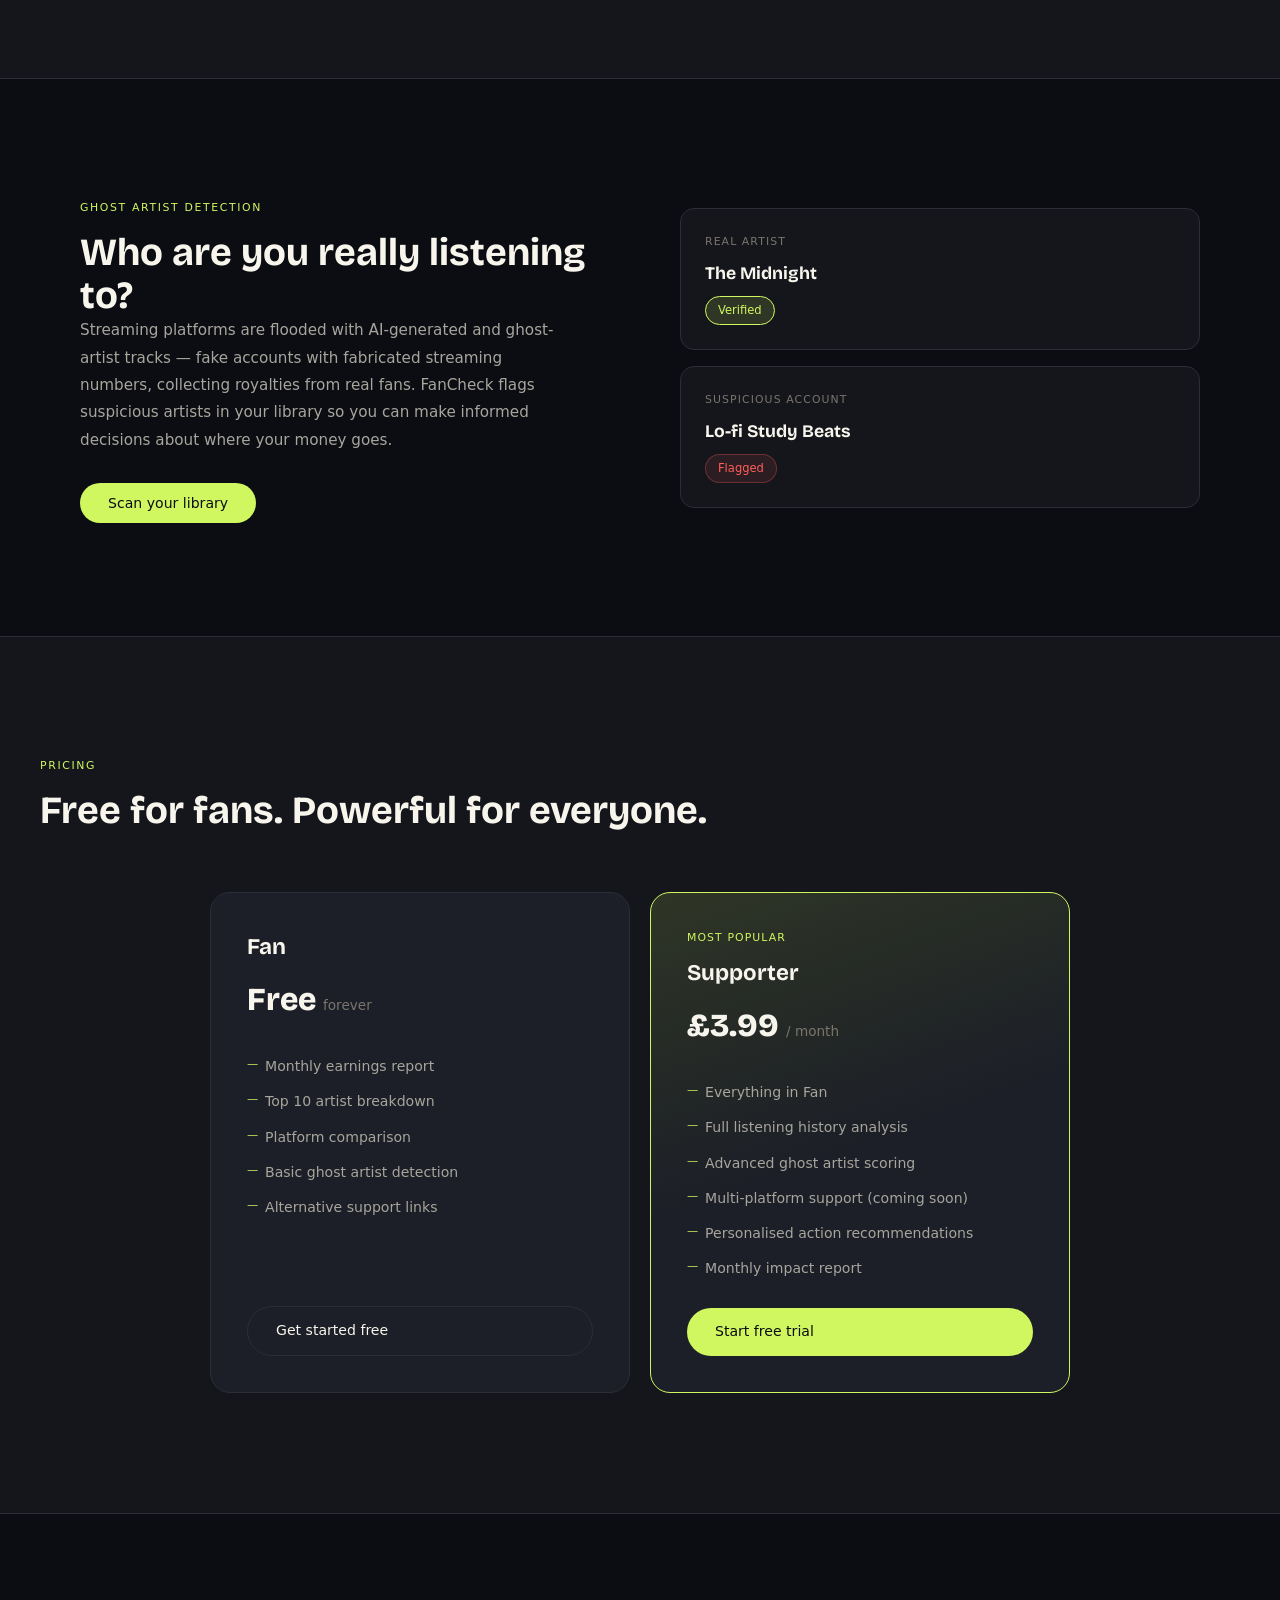
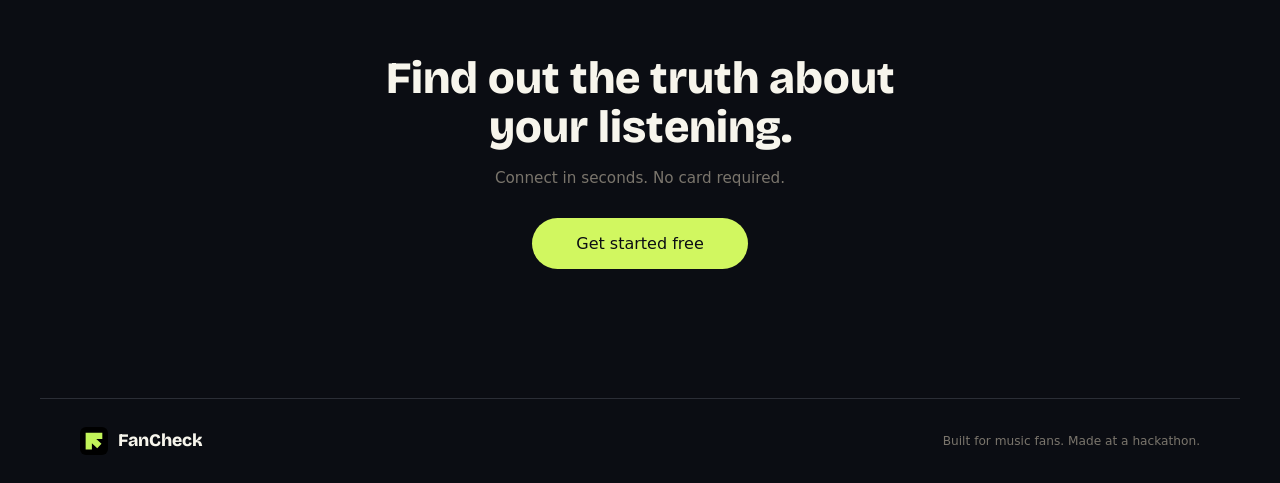
==== commit 804dc431: "Add dynamic hero ticker" ====
--- a/index.html
+++ b/index.html
@@ -3,10 +3,18 @@
 <head>
     <meta charset="UTF-8">
     <meta name="viewport" content="width=device-width, initial-scale=1.0">
-    <title>FanCheck — Know Where Your Money Goes</title>
+    <title>FanCheck: make your music spend smarter</title>
+    <meta name="description" content="FanCheck helps you spend your time and money smarter so you can support your favourite artists">
+    <meta property="og:title" content="FanCheck: make your music spend smarter">
+    <meta property="og:description" content="FanCheck helps you spend your time and money smarter so you can support your favourite artists">
+    <meta property="og:type" content="website">
+    <meta name="twitter:card" content="summary">
+    <meta name="twitter:title" content="FanCheck: make your music spend smarter">
+    <meta name="twitter:description" content="FanCheck helps you spend your time and money smarter so you can support your favourite artists">
+    <link rel="icon" type="image/svg+xml" href="assets/favicon.svg">
     <link rel="preconnect" href="https://fonts.googleapis.com">
     <link rel="preconnect" href="https://fonts.gstatic.com" crossorigin>
-    <link href="https://fonts.googleapis.com/css2?family=Syne:wght@400;600;700;800&family=Inter:wght@300;400;500&display=swap" rel="stylesheet">
+    <link href="https://fonts.googleapis.com/css2?family=Bricolage+Grotesque:wght@400;500;600;700;800&display=swap" rel="stylesheet">
     <link rel="stylesheet" href="css/style.css">
     <link rel="stylesheet" href="css/landing.css">
 </head>
@@ -14,7 +22,10 @@
 
     <header class="site-header">
         <nav class="nav" aria-label="Main navigation">
-            <strong class="nav-logo">FanCheck</strong>
+            <strong class="nav-logo">
+                <img class="nav-logo-mark" src="assets/fancheck-logo.svg" alt="" width="28" height="28">
+                <span>FanCheck</span>
+            </strong>
             <ul class="nav-links" role="list">
                 <li><a href="#how-it-works">How it works</a></li>
                 <li><a href="#compare">Why it matters</a></li>
@@ -32,11 +43,14 @@
         <!-- HERO -->
         <section class="hero" aria-labelledby="hero-heading">
             <article class="hero-content">
-                <p class="eyebrow">Music streaming transparency</p>
+                <p class="eyebrow">Music spending transparency</p>
                 <h1 id="hero-heading" class="hero-headline">
-                    You streamed them<br>
-                    <mark class="headline-accent">847 times.</mark><br>
-                    They made £0.02.
+                    <span class="sr-only">FanCheck shows how your streams, albums, concerts, and merch support the artists you love.</span>
+                    <span class="hero-ticker" aria-hidden="true">
+                        <span class="hero-ticker-line" data-hero-ticker-action>You logged</span>
+                        <mark class="headline-accent hero-ticker-line" data-hero-ticker-count>4,320 mins streamed.</mark>
+                        <span class="hero-ticker-line" data-hero-ticker-impact>Artists made £0.64.</span>
+                    </span>
                 </h1>
                 <p class="hero-sub">
                     Streaming platforms keep most of your money. FanCheck shows you exactly how much of your subscription reaches your favourite artists — and how to actually support them.
@@ -77,6 +91,77 @@
             </aside>
         </section>
 
+        <!-- ARTIST CAROUSEL -->
+        <section class="artist-carousel" aria-labelledby="artist-carousel-heading">
+            <header class="artist-carousel-header">
+                <span class="eyebrow">Every fan counts</span>
+                <h2 id="artist-carousel-heading" class="section-title">Tiny fan actions add up fast.</h2>
+                <p class="artist-carousel-copy">
+                    One stream looks small. A room full of fans streaming, buying merch, and showing up for gigs can pull real money back to the artists they love.
+                </p>
+            </header>
+
+            <div class="artist-carousel-viewport" data-artist-carousel aria-label="Popular artist support examples">
+                <ul class="artist-carousel-track" role="list">
+                    <li class="artist-showcase-card card-lime">
+                        <img src="assets/artists/gstar.jpeg" alt="GSTAR artist portrait" width="447" height="447">
+                        <div class="artist-card-body">
+                            <h3>GSTAR</h3>
+                            <ul class="artist-metrics" role="list">
+                                <li>178K streams</li>
+                                <li>5 concerts</li>
+                                <li>£500 reached the artists</li>
+                            </ul>
+                        </div>
+                    </li>
+                    <li class="artist-showcase-card card-teal">
+                        <img src="assets/artists/boy-yzy.jpg" alt="BOY-YZY artist portrait" width="700" height="467">
+                        <div class="artist-card-body">
+                            <h3>BOY-YZY</h3>
+                            <ul class="artist-metrics" role="list">
+                                <li>102K streams</li>
+                                <li>merch</li>
+                                <li>£200 reached the artists</li>
+                            </ul>
+                        </div>
+                    </li>
+                    <li class="artist-showcase-card card-lime">
+                        <img src="assets/artists/365-days.jpeg" alt="365 Days artist portrait" width="439" height="455">
+                        <div class="artist-card-body">
+                            <h3>365 Days</h3>
+                            <ul class="artist-metrics" role="list">
+                                <li>542K streams</li>
+                                <li>merch</li>
+                                <li>£700 reached the artists</li>
+                            </ul>
+                        </div>
+                    </li>
+                    <li class="artist-showcase-card card-violet">
+                        <img src="assets/artists/hello-world.jpeg" alt="Hello World artist portrait" width="776" height="576">
+                        <div class="artist-card-body">
+                            <h3>Hello World</h3>
+                            <ul class="artist-metrics" role="list">
+                                <li>240K streams</li>
+                                <li>6 concerts</li>
+                                <li>£835 reached the artists</li>
+                            </ul>
+                        </div>
+                    </li>
+                    <li class="artist-showcase-card card-lime">
+                        <img src="assets/artists/404-not-found.jpeg" alt="404 Not found artist portrait" width="547" height="365">
+                        <div class="artist-card-body">
+                            <h3>404 Not found</h3>
+                            <ul class="artist-metrics" role="list">
+                                <li>1314K streams</li>
+                                <li>9 concerts</li>
+                                <li>£900 reached the artists</li>
+                            </ul>
+                        </div>
+                    </li>
+                </ul>
+            </div>
+        </section>
+
         <!-- STATS -->
         <section class="stats-band" aria-label="Key streaming statistics">
             <ul class="stats-list" role="list">
@@ -183,7 +268,7 @@
             </aside>
         </section>
 
-        <!-- PRICING — updated to £2.99/mo -->
+        <!-- FREEMIUM -->
         <section class="pricing" id="pricing" aria-labelledby="pricing-heading">
             <header class="pricing-header">
                 <span class="eyebrow">Pricing</span>
@@ -208,7 +293,7 @@
                     <header class="pricing-card-header">
                         <span class="pricing-badge">Most popular</span>
                         <h3>Supporter</h3>
-                        <p class="pricing-price">£2.99 <span>/ month</span></p>
+                        <p class="pricing-price">£3.99 <span>/ month</span></p>
                     </header>
                     <ul class="pricing-features" role="list">
                         <li>Everything in Fan</li>
@@ -233,9 +318,13 @@
     </main>
 
     <footer class="site-footer">
-        <strong class="nav-logo">FanCheck</strong>
+        <strong class="nav-logo">
+            <img class="nav-logo-mark" src="assets/fancheck-logo.svg" alt="" width="28" height="28">
+            <span>FanCheck</span>
+        </strong>
         <p class="footer-note">Built for music fans. Made at a hackathon.</p>
     </footer>
 
+    <script src="js/landing.js"></script>
 </body>
-</html>+</html>
--- a/css/landing.css
+++ b/css/landing.css
@@ -19,6 +19,33 @@
     line-height: 1.05;
     letter-spacing: 0;
     margin-bottom: 24px;
+}
+
+.sr-only {
+    position: absolute;
+    width: 1px;
+    height: 1px;
+    padding: 0;
+    margin: -1px;
+    overflow: hidden;
+    clip: rect(0, 0, 0, 0);
+    white-space: nowrap;
+    border: 0;
+}
+
+.hero-ticker {
+    display: block;
+}
+
+.hero-ticker-line {
+    display: block;
+    min-height: 1.05em;
+    transition: opacity 0.28s ease, transform 0.28s ease;
+}
+
+.hero-ticker.is-changing .hero-ticker-line {
+    opacity: 0;
+    transform: translateY(-0.16em);
 }
 
 .headline-accent {
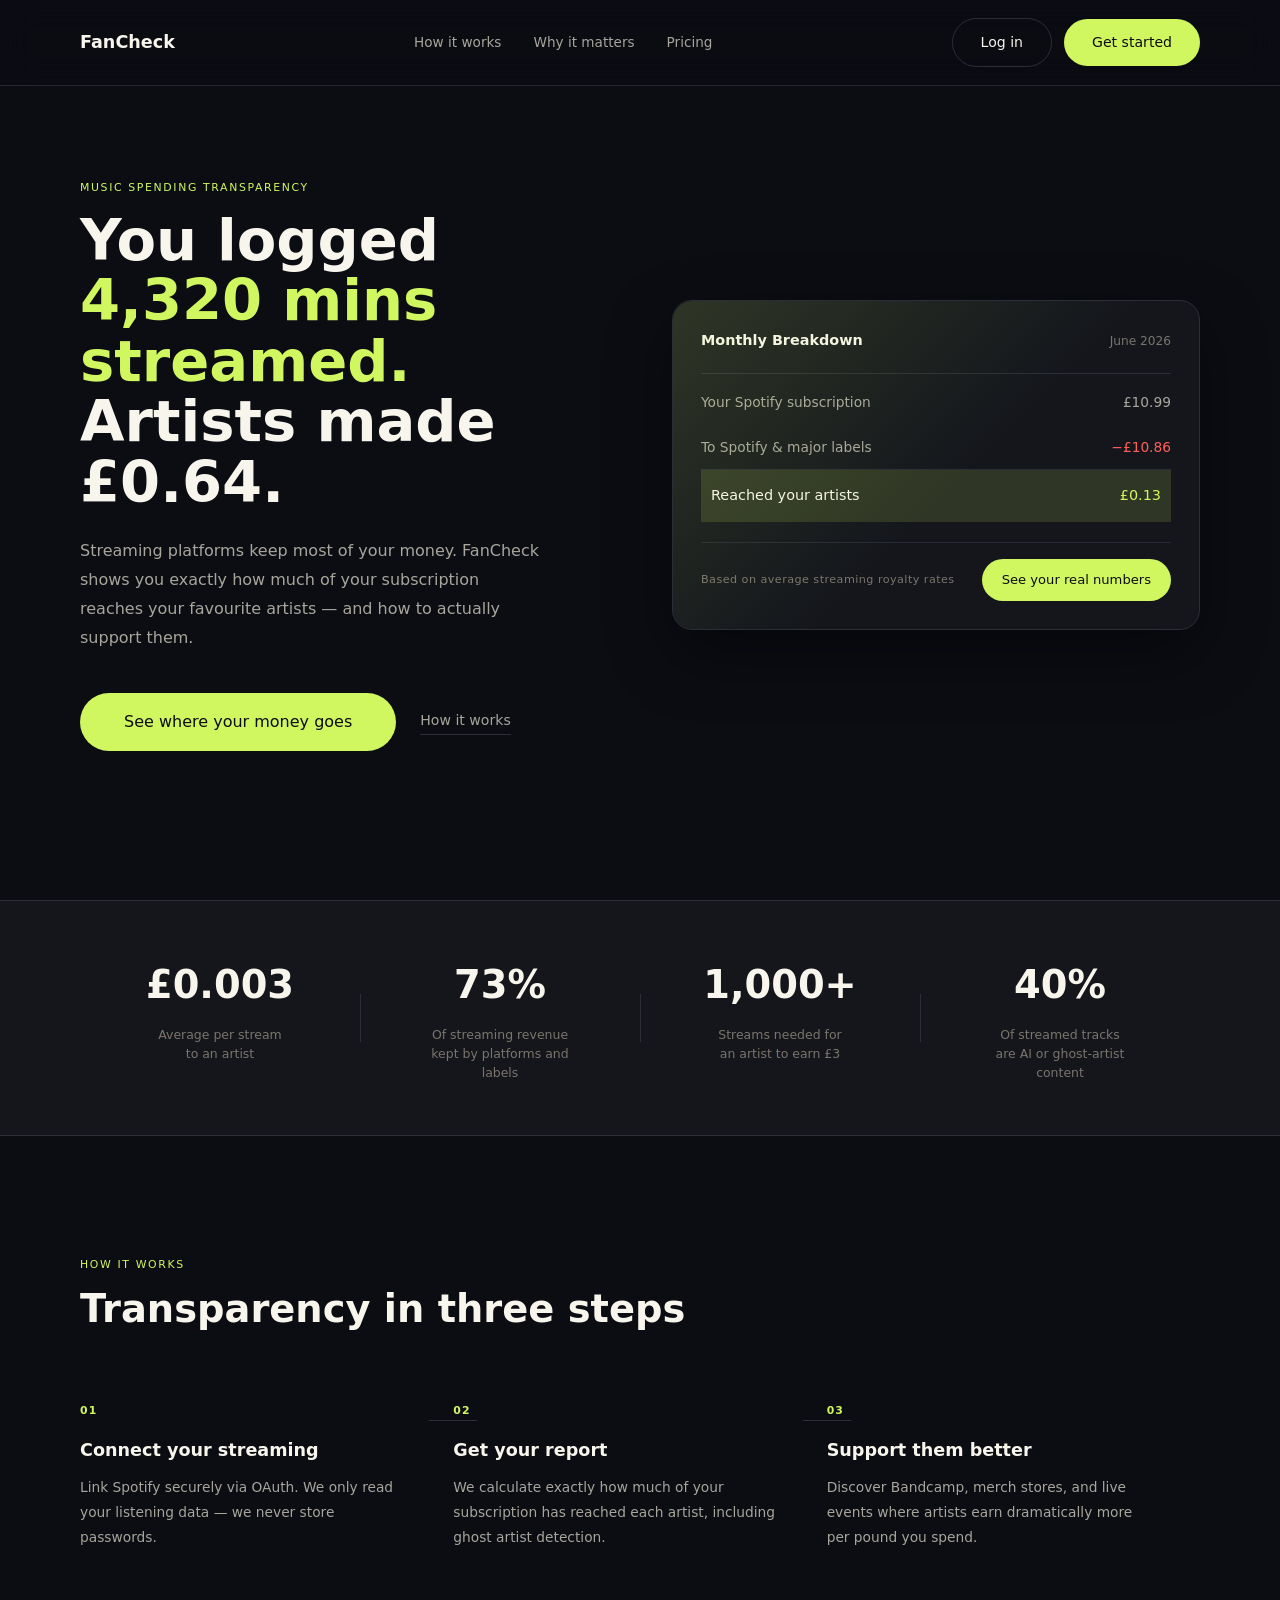
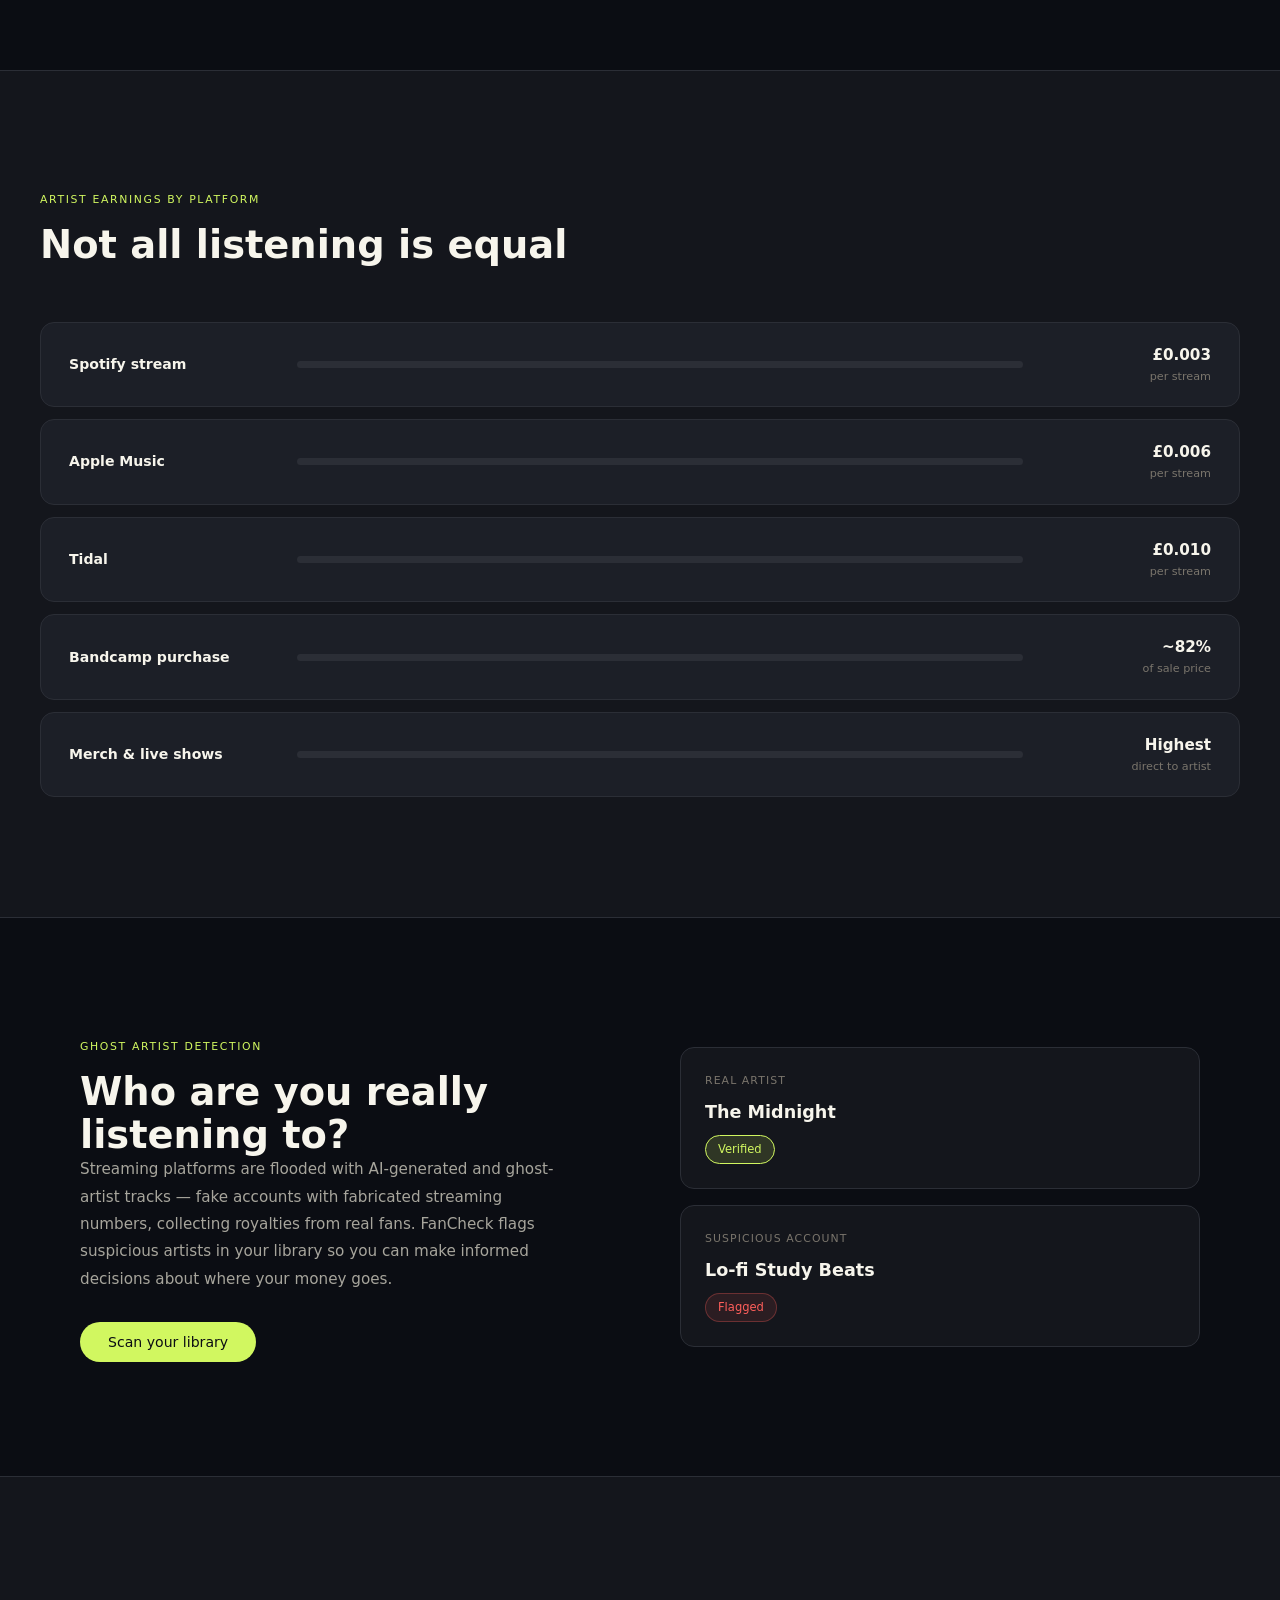
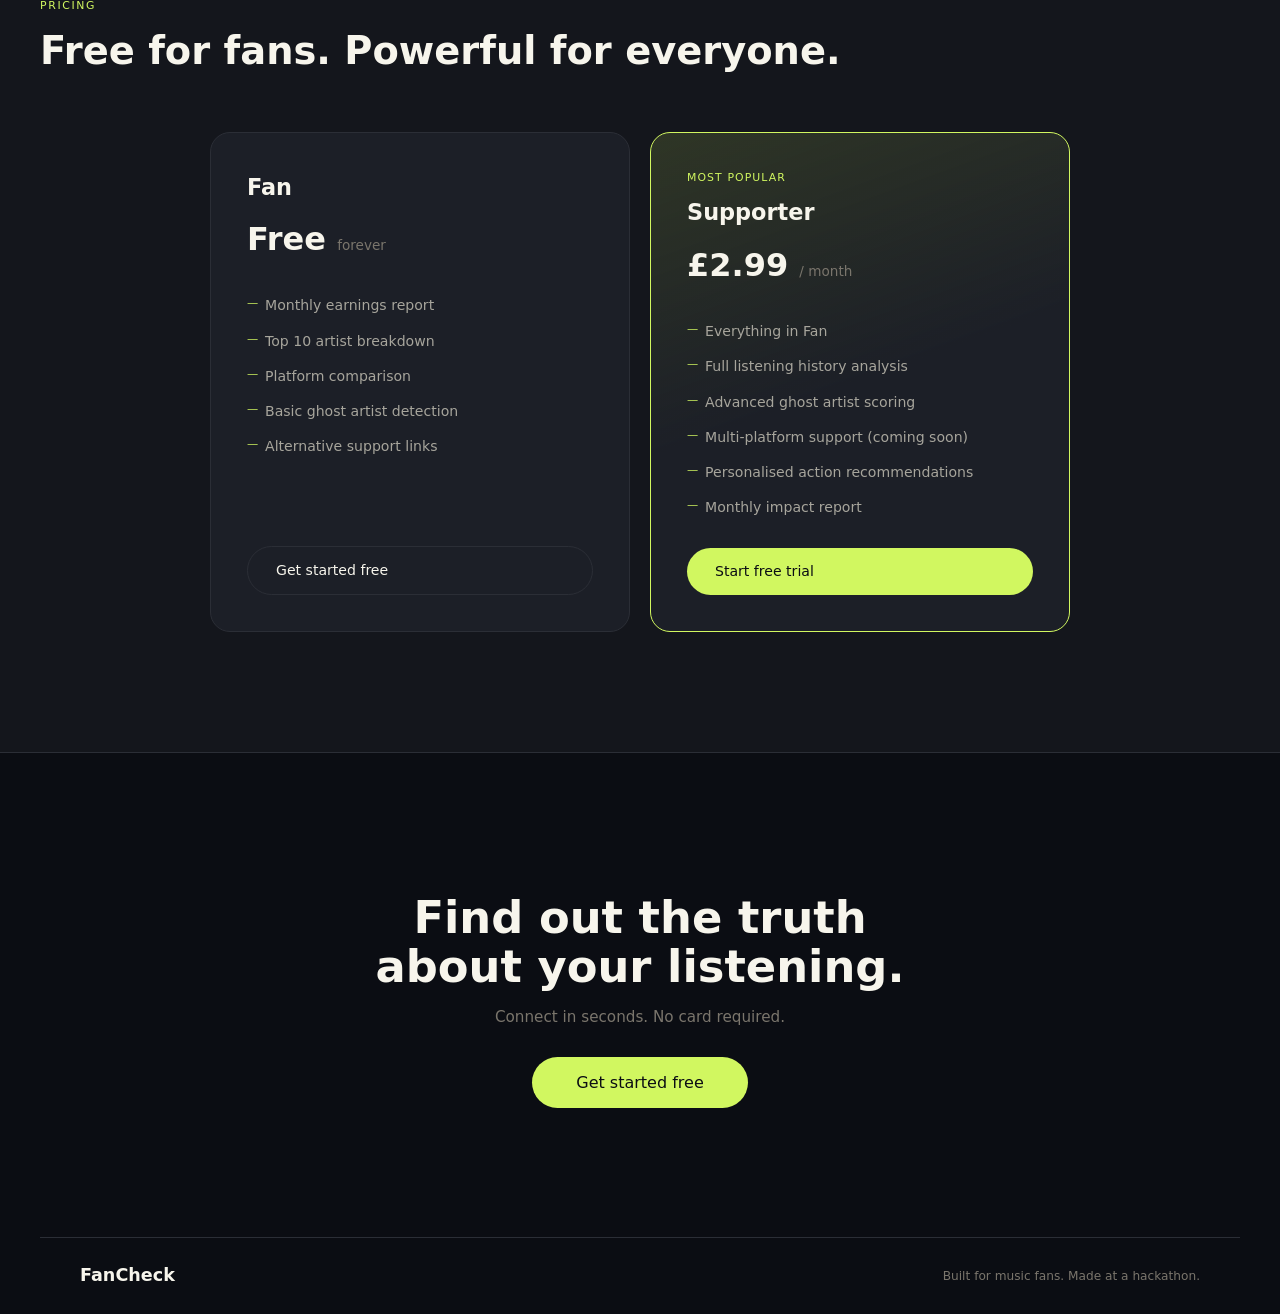
==== commit 122ada4a: "Merge branch 'dynamic_ticket'" ====
--- a/index.html
+++ b/index.html
@@ -3,18 +3,10 @@
 <head>
     <meta charset="UTF-8">
     <meta name="viewport" content="width=device-width, initial-scale=1.0">
-    <title>FanCheck: make your music spend smarter</title>
-    <meta name="description" content="FanCheck helps you spend your time and money smarter so you can support your favourite artists">
-    <meta property="og:title" content="FanCheck: make your music spend smarter">
-    <meta property="og:description" content="FanCheck helps you spend your time and money smarter so you can support your favourite artists">
-    <meta property="og:type" content="website">
-    <meta name="twitter:card" content="summary">
-    <meta name="twitter:title" content="FanCheck: make your music spend smarter">
-    <meta name="twitter:description" content="FanCheck helps you spend your time and money smarter so you can support your favourite artists">
-    <link rel="icon" type="image/svg+xml" href="assets/favicon.svg">
+    <title>FanCheck — Know Where Your Money Goes</title>
     <link rel="preconnect" href="https://fonts.googleapis.com">
     <link rel="preconnect" href="https://fonts.gstatic.com" crossorigin>
-    <link href="https://fonts.googleapis.com/css2?family=Bricolage+Grotesque:wght@400;500;600;700;800&display=swap" rel="stylesheet">
+    <link href="https://fonts.googleapis.com/css2?family=Syne:wght@400;600;700;800&family=Inter:wght@300;400;500&display=swap" rel="stylesheet">
     <link rel="stylesheet" href="css/style.css">
     <link rel="stylesheet" href="css/landing.css">
 </head>
@@ -22,10 +14,7 @@
 
     <header class="site-header">
         <nav class="nav" aria-label="Main navigation">
-            <strong class="nav-logo">
-                <img class="nav-logo-mark" src="assets/fancheck-logo.svg" alt="" width="28" height="28">
-                <span>FanCheck</span>
-            </strong>
+            <strong class="nav-logo">FanCheck</strong>
             <ul class="nav-links" role="list">
                 <li><a href="#how-it-works">How it works</a></li>
                 <li><a href="#compare">Why it matters</a></li>
@@ -91,77 +80,6 @@
             </aside>
         </section>
 
-        <!-- ARTIST CAROUSEL -->
-        <section class="artist-carousel" aria-labelledby="artist-carousel-heading">
-            <header class="artist-carousel-header">
-                <span class="eyebrow">Every fan counts</span>
-                <h2 id="artist-carousel-heading" class="section-title">Tiny fan actions add up fast.</h2>
-                <p class="artist-carousel-copy">
-                    One stream looks small. A room full of fans streaming, buying merch, and showing up for gigs can pull real money back to the artists they love.
-                </p>
-            </header>
-
-            <div class="artist-carousel-viewport" data-artist-carousel aria-label="Popular artist support examples">
-                <ul class="artist-carousel-track" role="list">
-                    <li class="artist-showcase-card card-lime">
-                        <img src="assets/artists/gstar.jpeg" alt="GSTAR artist portrait" width="447" height="447">
-                        <div class="artist-card-body">
-                            <h3>GSTAR</h3>
-                            <ul class="artist-metrics" role="list">
-                                <li>178K streams</li>
-                                <li>5 concerts</li>
-                                <li>£500 reached the artists</li>
-                            </ul>
-                        </div>
-                    </li>
-                    <li class="artist-showcase-card card-teal">
-                        <img src="assets/artists/boy-yzy.jpg" alt="BOY-YZY artist portrait" width="700" height="467">
-                        <div class="artist-card-body">
-                            <h3>BOY-YZY</h3>
-                            <ul class="artist-metrics" role="list">
-                                <li>102K streams</li>
-                                <li>merch</li>
-                                <li>£200 reached the artists</li>
-                            </ul>
-                        </div>
-                    </li>
-                    <li class="artist-showcase-card card-lime">
-                        <img src="assets/artists/365-days.jpeg" alt="365 Days artist portrait" width="439" height="455">
-                        <div class="artist-card-body">
-                            <h3>365 Days</h3>
-                            <ul class="artist-metrics" role="list">
-                                <li>542K streams</li>
-                                <li>merch</li>
-                                <li>£700 reached the artists</li>
-                            </ul>
-                        </div>
-                    </li>
-                    <li class="artist-showcase-card card-violet">
-                        <img src="assets/artists/hello-world.jpeg" alt="Hello World artist portrait" width="776" height="576">
-                        <div class="artist-card-body">
-                            <h3>Hello World</h3>
-                            <ul class="artist-metrics" role="list">
-                                <li>240K streams</li>
-                                <li>6 concerts</li>
-                                <li>£835 reached the artists</li>
-                            </ul>
-                        </div>
-                    </li>
-                    <li class="artist-showcase-card card-lime">
-                        <img src="assets/artists/404-not-found.jpeg" alt="404 Not found artist portrait" width="547" height="365">
-                        <div class="artist-card-body">
-                            <h3>404 Not found</h3>
-                            <ul class="artist-metrics" role="list">
-                                <li>1314K streams</li>
-                                <li>9 concerts</li>
-                                <li>£900 reached the artists</li>
-                            </ul>
-                        </div>
-                    </li>
-                </ul>
-            </div>
-        </section>
-
         <!-- STATS -->
         <section class="stats-band" aria-label="Key streaming statistics">
             <ul class="stats-list" role="list">
@@ -268,7 +186,7 @@
             </aside>
         </section>
 
-        <!-- FREEMIUM -->
+        <!-- PRICING — updated to £2.99/mo -->
         <section class="pricing" id="pricing" aria-labelledby="pricing-heading">
             <header class="pricing-header">
                 <span class="eyebrow">Pricing</span>
@@ -293,7 +211,7 @@
                     <header class="pricing-card-header">
                         <span class="pricing-badge">Most popular</span>
                         <h3>Supporter</h3>
-                        <p class="pricing-price">£3.99 <span>/ month</span></p>
+                        <p class="pricing-price">£2.99 <span>/ month</span></p>
                     </header>
                     <ul class="pricing-features" role="list">
                         <li>Everything in Fan</li>
@@ -318,13 +236,9 @@
     </main>
 
     <footer class="site-footer">
-        <strong class="nav-logo">
-            <img class="nav-logo-mark" src="assets/fancheck-logo.svg" alt="" width="28" height="28">
-            <span>FanCheck</span>
-        </strong>
+        <strong class="nav-logo">FanCheck</strong>
         <p class="footer-note">Built for music fans. Made at a hackathon.</p>
     </footer>
 
-    <script src="js/landing.js"></script>
 </body>
-</html>
+</html>
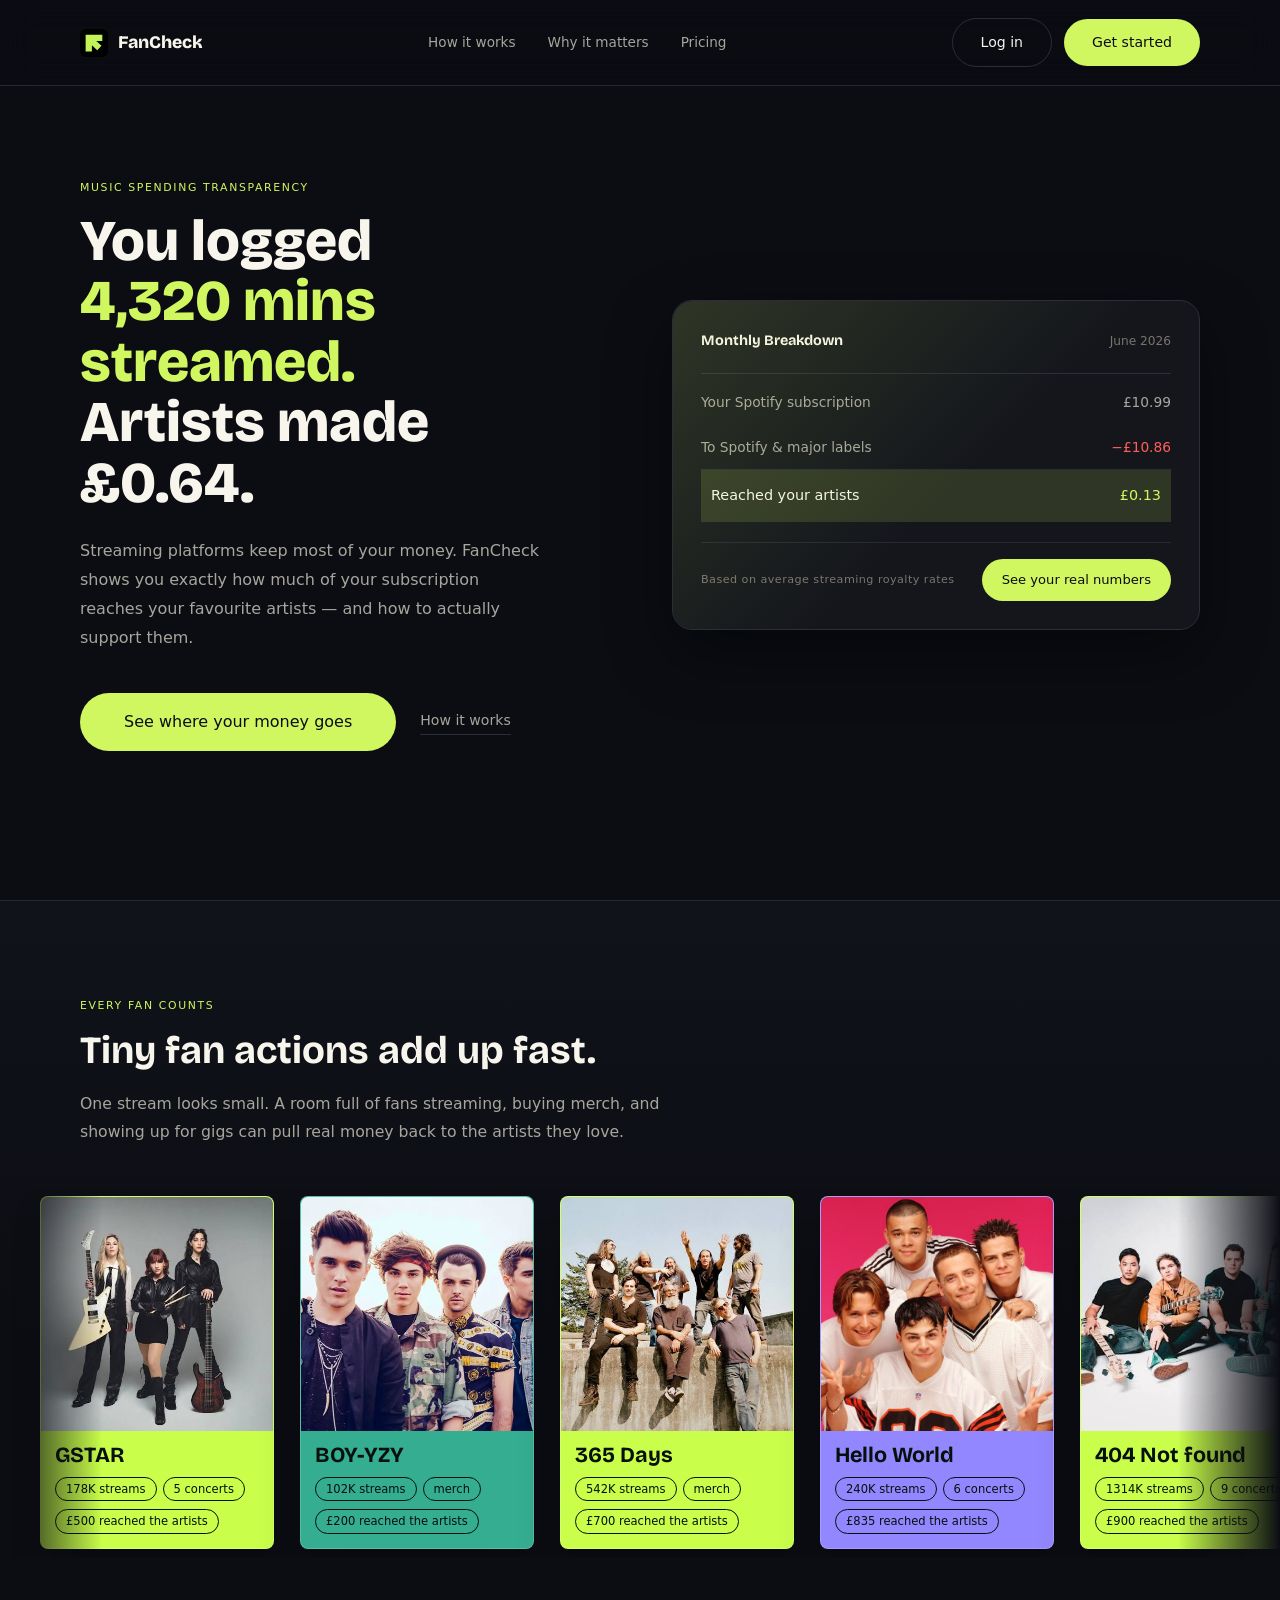
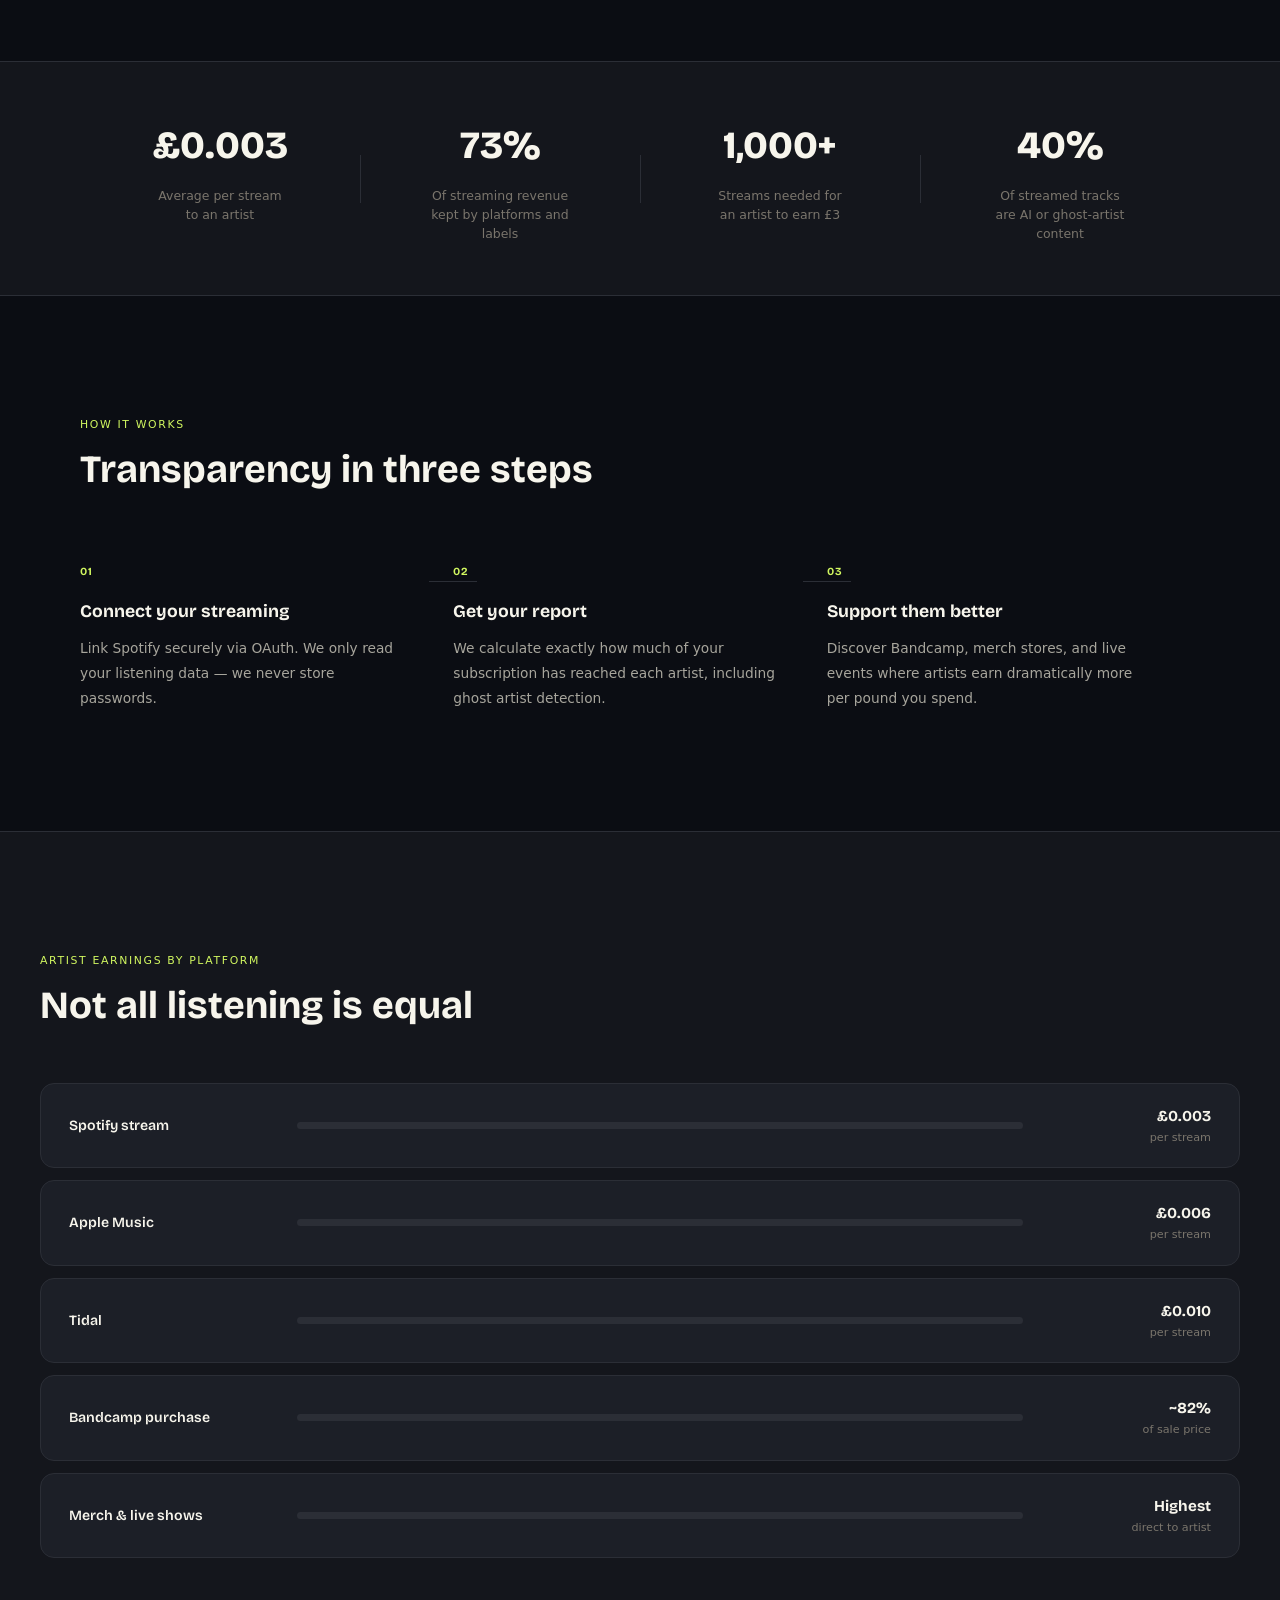
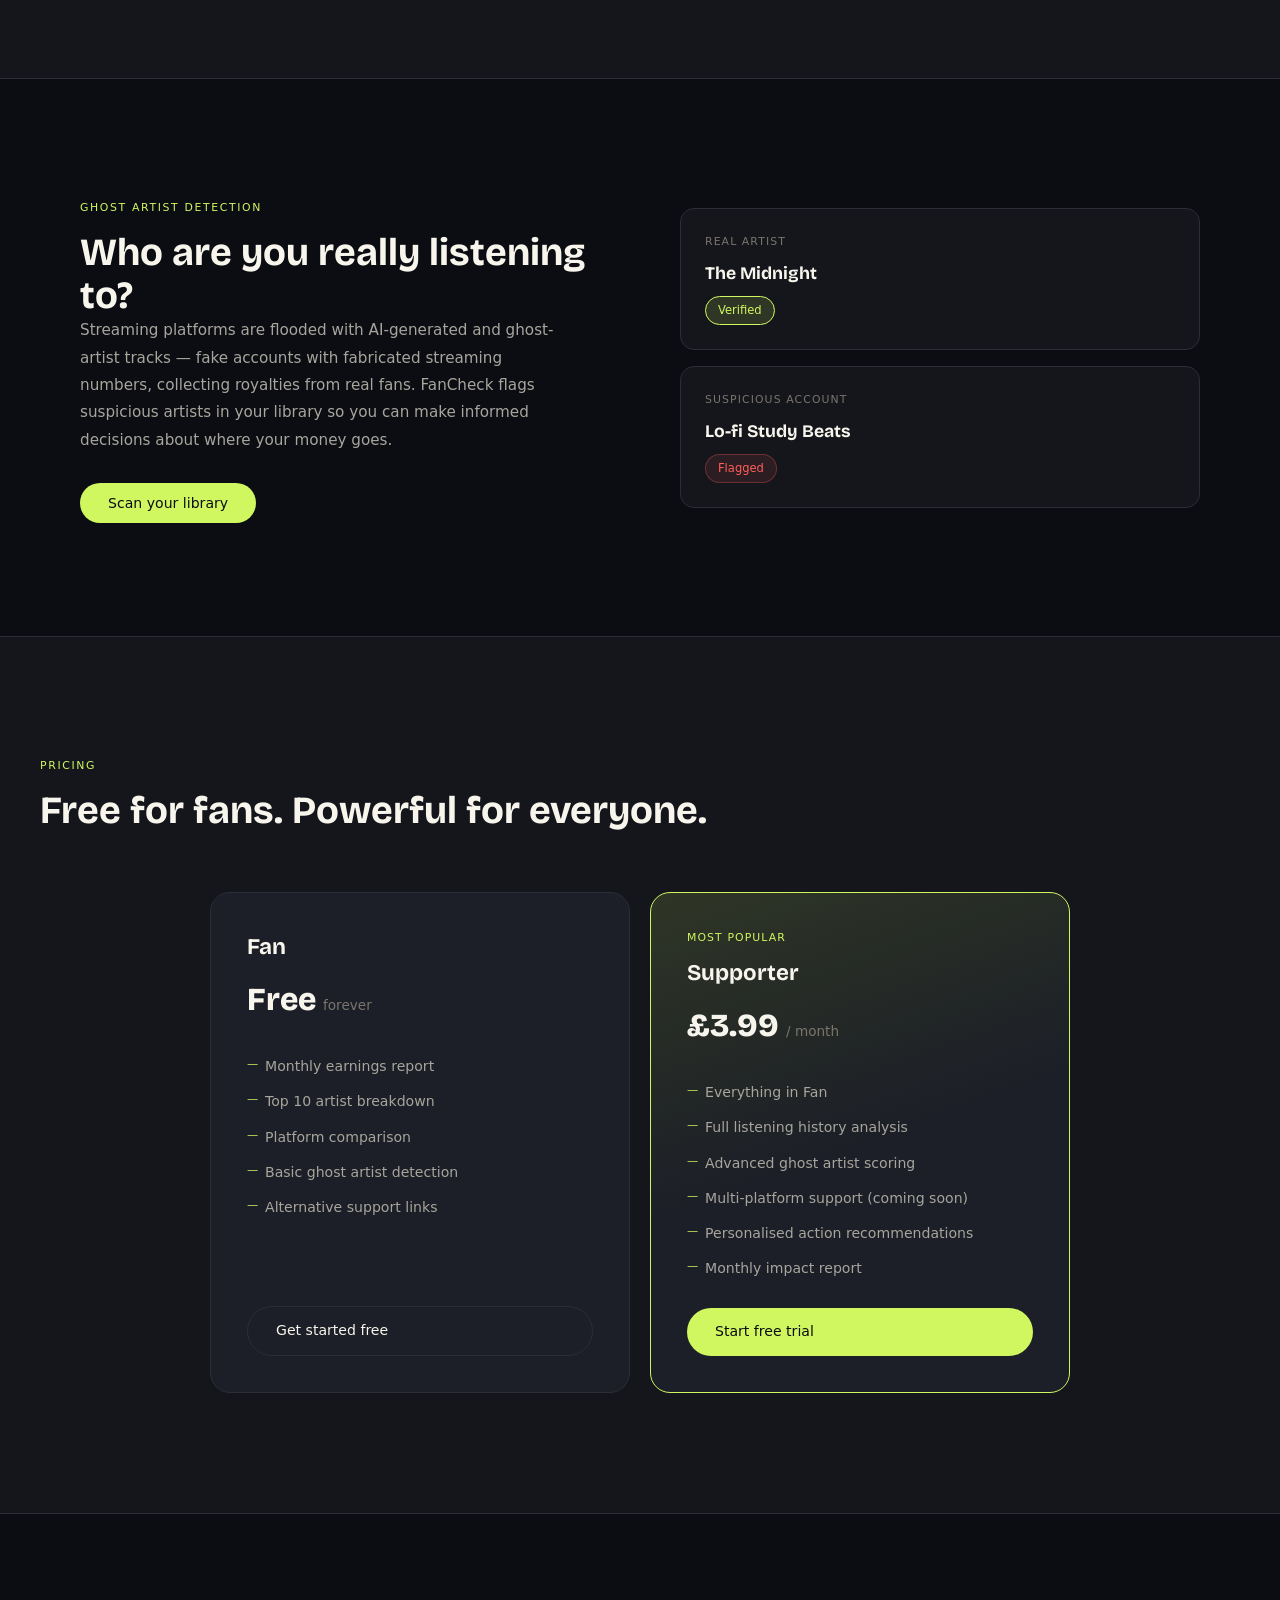
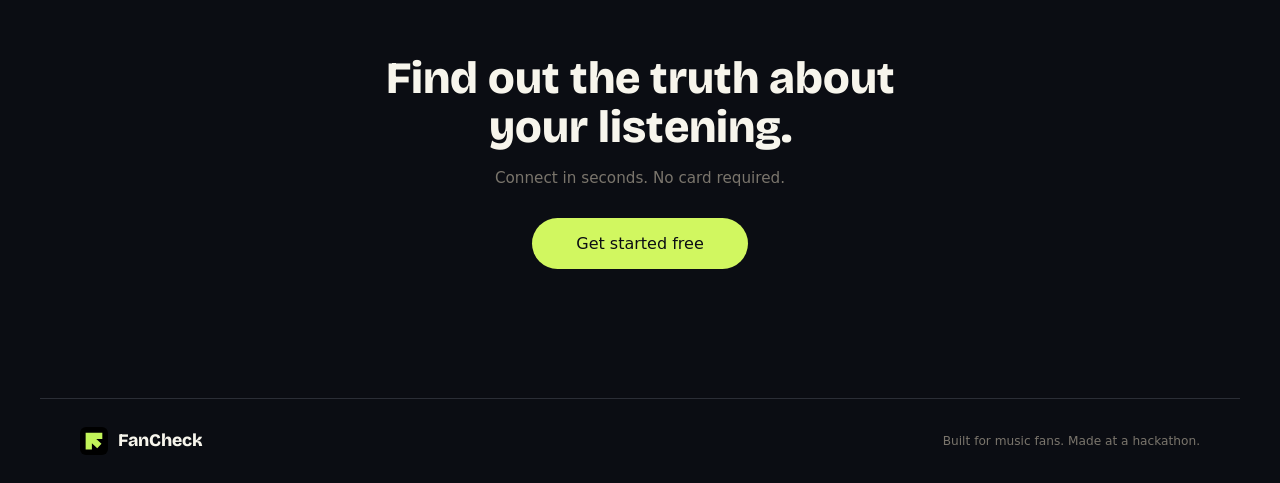
==== commit 79692e5f: "Revert "Fancheck demo"" ====
--- a/index.html
+++ b/index.html
@@ -3,10 +3,18 @@
 <head>
     <meta charset="UTF-8">
     <meta name="viewport" content="width=device-width, initial-scale=1.0">
-    <title>FanCheck — Know Where Your Money Goes</title>
+    <title>FanCheck: make your music spend smarter</title>
+    <meta name="description" content="FanCheck helps you spend your time and money smarter so you can support your favourite artists">
+    <meta property="og:title" content="FanCheck: make your music spend smarter">
+    <meta property="og:description" content="FanCheck helps you spend your time and money smarter so you can support your favourite artists">
+    <meta property="og:type" content="website">
+    <meta name="twitter:card" content="summary">
+    <meta name="twitter:title" content="FanCheck: make your music spend smarter">
+    <meta name="twitter:description" content="FanCheck helps you spend your time and money smarter so you can support your favourite artists">
+    <link rel="icon" type="image/svg+xml" href="assets/favicon.svg">
     <link rel="preconnect" href="https://fonts.googleapis.com">
     <link rel="preconnect" href="https://fonts.gstatic.com" crossorigin>
-    <link href="https://fonts.googleapis.com/css2?family=Syne:wght@400;600;700;800&family=Inter:wght@300;400;500&display=swap" rel="stylesheet">
+    <link href="https://fonts.googleapis.com/css2?family=Bricolage+Grotesque:wght@400;500;600;700;800&display=swap" rel="stylesheet">
     <link rel="stylesheet" href="css/style.css">
     <link rel="stylesheet" href="css/landing.css">
 </head>
@@ -14,7 +22,10 @@
 
     <header class="site-header">
         <nav class="nav" aria-label="Main navigation">
-            <strong class="nav-logo">FanCheck</strong>
+            <strong class="nav-logo">
+                <img class="nav-logo-mark" src="assets/fancheck-logo.svg" alt="" width="28" height="28">
+                <span>FanCheck</span>
+            </strong>
             <ul class="nav-links" role="list">
                 <li><a href="#how-it-works">How it works</a></li>
                 <li><a href="#compare">Why it matters</a></li>
@@ -80,6 +91,77 @@
             </aside>
         </section>
 
+        <!-- ARTIST CAROUSEL -->
+        <section class="artist-carousel" aria-labelledby="artist-carousel-heading">
+            <header class="artist-carousel-header">
+                <span class="eyebrow">Every fan counts</span>
+                <h2 id="artist-carousel-heading" class="section-title">Tiny fan actions add up fast.</h2>
+                <p class="artist-carousel-copy">
+                    One stream looks small. A room full of fans streaming, buying merch, and showing up for gigs can pull real money back to the artists they love.
+                </p>
+            </header>
+
+            <div class="artist-carousel-viewport" data-artist-carousel aria-label="Popular artist support examples">
+                <ul class="artist-carousel-track" role="list">
+                    <li class="artist-showcase-card card-lime">
+                        <img src="assets/artists/gstar.jpeg" alt="GSTAR artist portrait" width="447" height="447">
+                        <div class="artist-card-body">
+                            <h3>GSTAR</h3>
+                            <ul class="artist-metrics" role="list">
+                                <li>178K streams</li>
+                                <li>5 concerts</li>
+                                <li>£500 reached the artists</li>
+                            </ul>
+                        </div>
+                    </li>
+                    <li class="artist-showcase-card card-teal">
+                        <img src="assets/artists/boy-yzy.jpg" alt="BOY-YZY artist portrait" width="700" height="467">
+                        <div class="artist-card-body">
+                            <h3>BOY-YZY</h3>
+                            <ul class="artist-metrics" role="list">
+                                <li>102K streams</li>
+                                <li>merch</li>
+                                <li>£200 reached the artists</li>
+                            </ul>
+                        </div>
+                    </li>
+                    <li class="artist-showcase-card card-lime">
+                        <img src="assets/artists/365-days.jpeg" alt="365 Days artist portrait" width="439" height="455">
+                        <div class="artist-card-body">
+                            <h3>365 Days</h3>
+                            <ul class="artist-metrics" role="list">
+                                <li>542K streams</li>
+                                <li>merch</li>
+                                <li>£700 reached the artists</li>
+                            </ul>
+                        </div>
+                    </li>
+                    <li class="artist-showcase-card card-violet">
+                        <img src="assets/artists/hello-world.jpeg" alt="Hello World artist portrait" width="776" height="576">
+                        <div class="artist-card-body">
+                            <h3>Hello World</h3>
+                            <ul class="artist-metrics" role="list">
+                                <li>240K streams</li>
+                                <li>6 concerts</li>
+                                <li>£835 reached the artists</li>
+                            </ul>
+                        </div>
+                    </li>
+                    <li class="artist-showcase-card card-lime">
+                        <img src="assets/artists/404-not-found.jpeg" alt="404 Not found artist portrait" width="547" height="365">
+                        <div class="artist-card-body">
+                            <h3>404 Not found</h3>
+                            <ul class="artist-metrics" role="list">
+                                <li>1314K streams</li>
+                                <li>9 concerts</li>
+                                <li>£900 reached the artists</li>
+                            </ul>
+                        </div>
+                    </li>
+                </ul>
+            </div>
+        </section>
+
         <!-- STATS -->
         <section class="stats-band" aria-label="Key streaming statistics">
             <ul class="stats-list" role="list">
@@ -186,7 +268,7 @@
             </aside>
         </section>
 
-        <!-- PRICING — updated to £2.99/mo -->
+        <!-- FREEMIUM -->
         <section class="pricing" id="pricing" aria-labelledby="pricing-heading">
             <header class="pricing-header">
                 <span class="eyebrow">Pricing</span>
@@ -211,7 +293,7 @@
                     <header class="pricing-card-header">
                         <span class="pricing-badge">Most popular</span>
                         <h3>Supporter</h3>
-                        <p class="pricing-price">£2.99 <span>/ month</span></p>
+                        <p class="pricing-price">£3.99 <span>/ month</span></p>
                     </header>
                     <ul class="pricing-features" role="list">
                         <li>Everything in Fan</li>
@@ -236,9 +318,13 @@
     </main>
 
     <footer class="site-footer">
-        <strong class="nav-logo">FanCheck</strong>
+        <strong class="nav-logo">
+            <img class="nav-logo-mark" src="assets/fancheck-logo.svg" alt="" width="28" height="28">
+            <span>FanCheck</span>
+        </strong>
         <p class="footer-note">Built for music fans. Made at a hackathon.</p>
     </footer>
 
+    <script src="js/landing.js"></script>
 </body>
-</html>+</html>
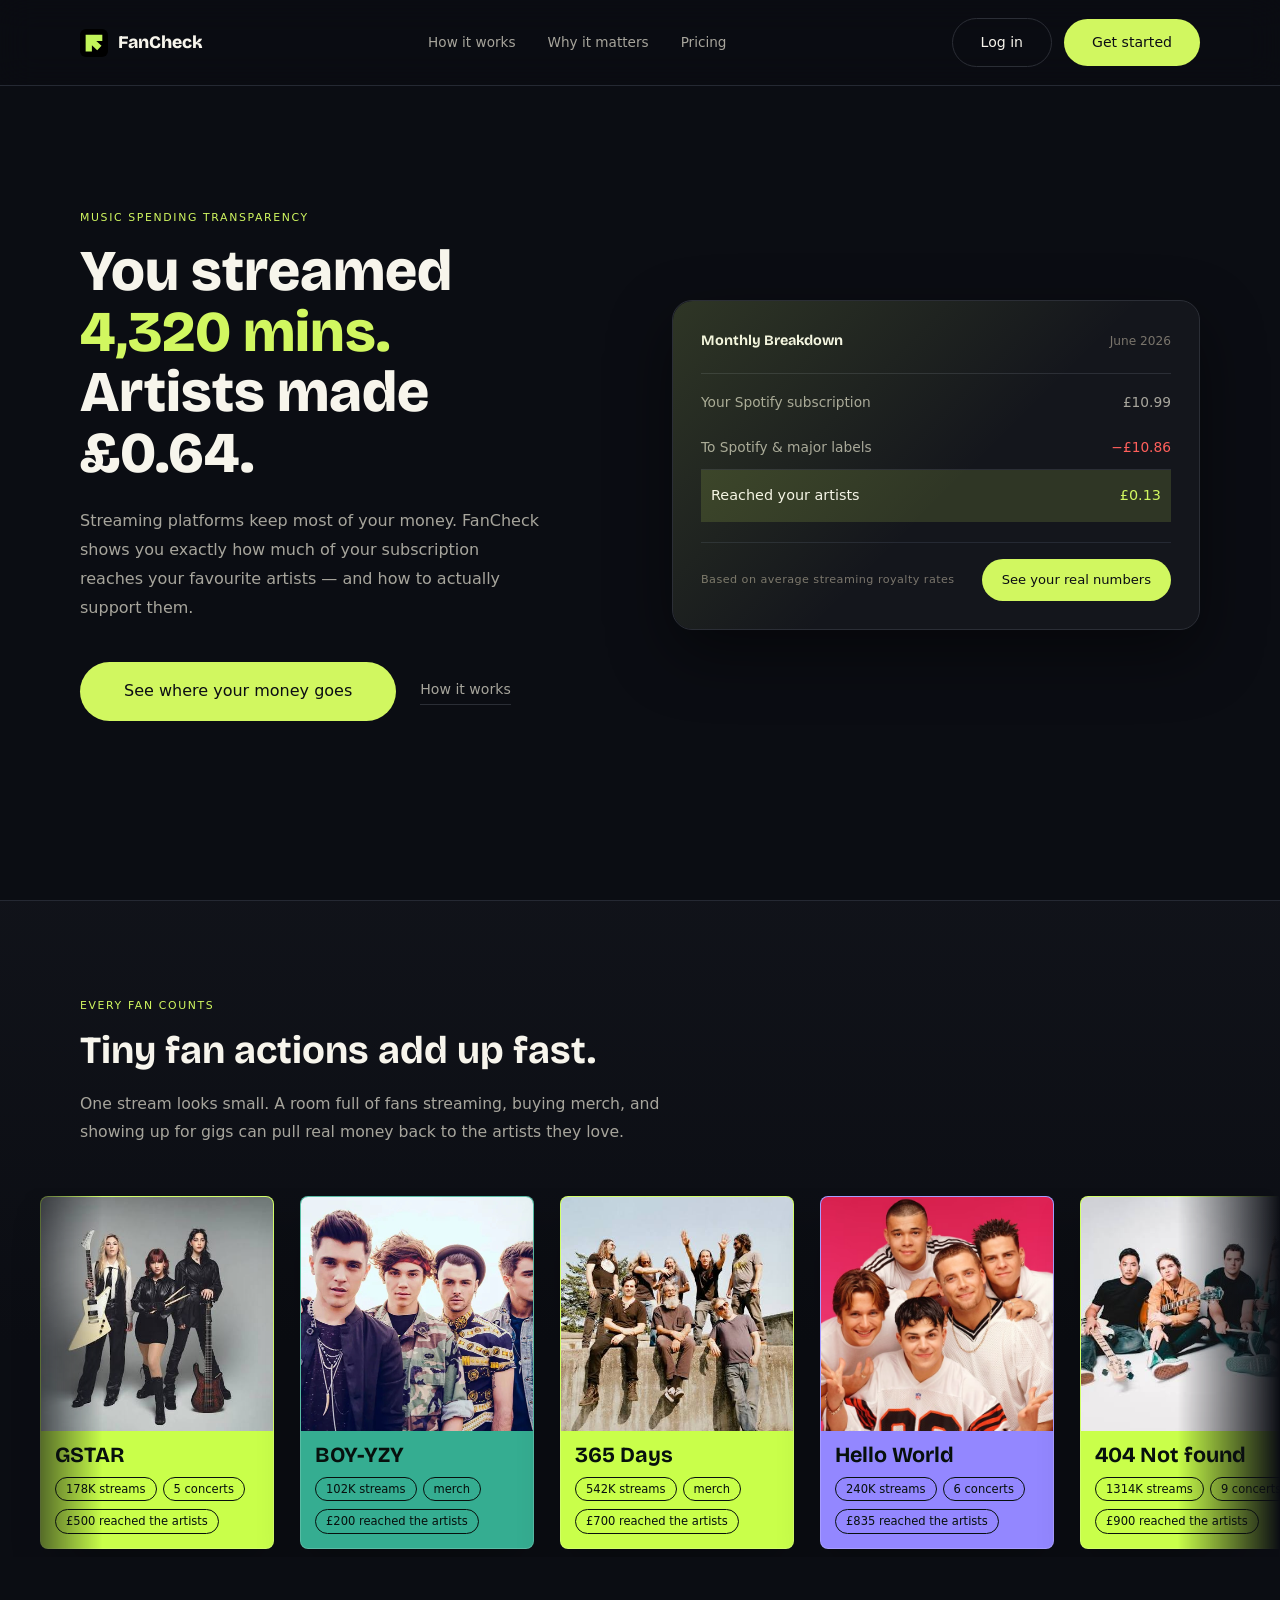
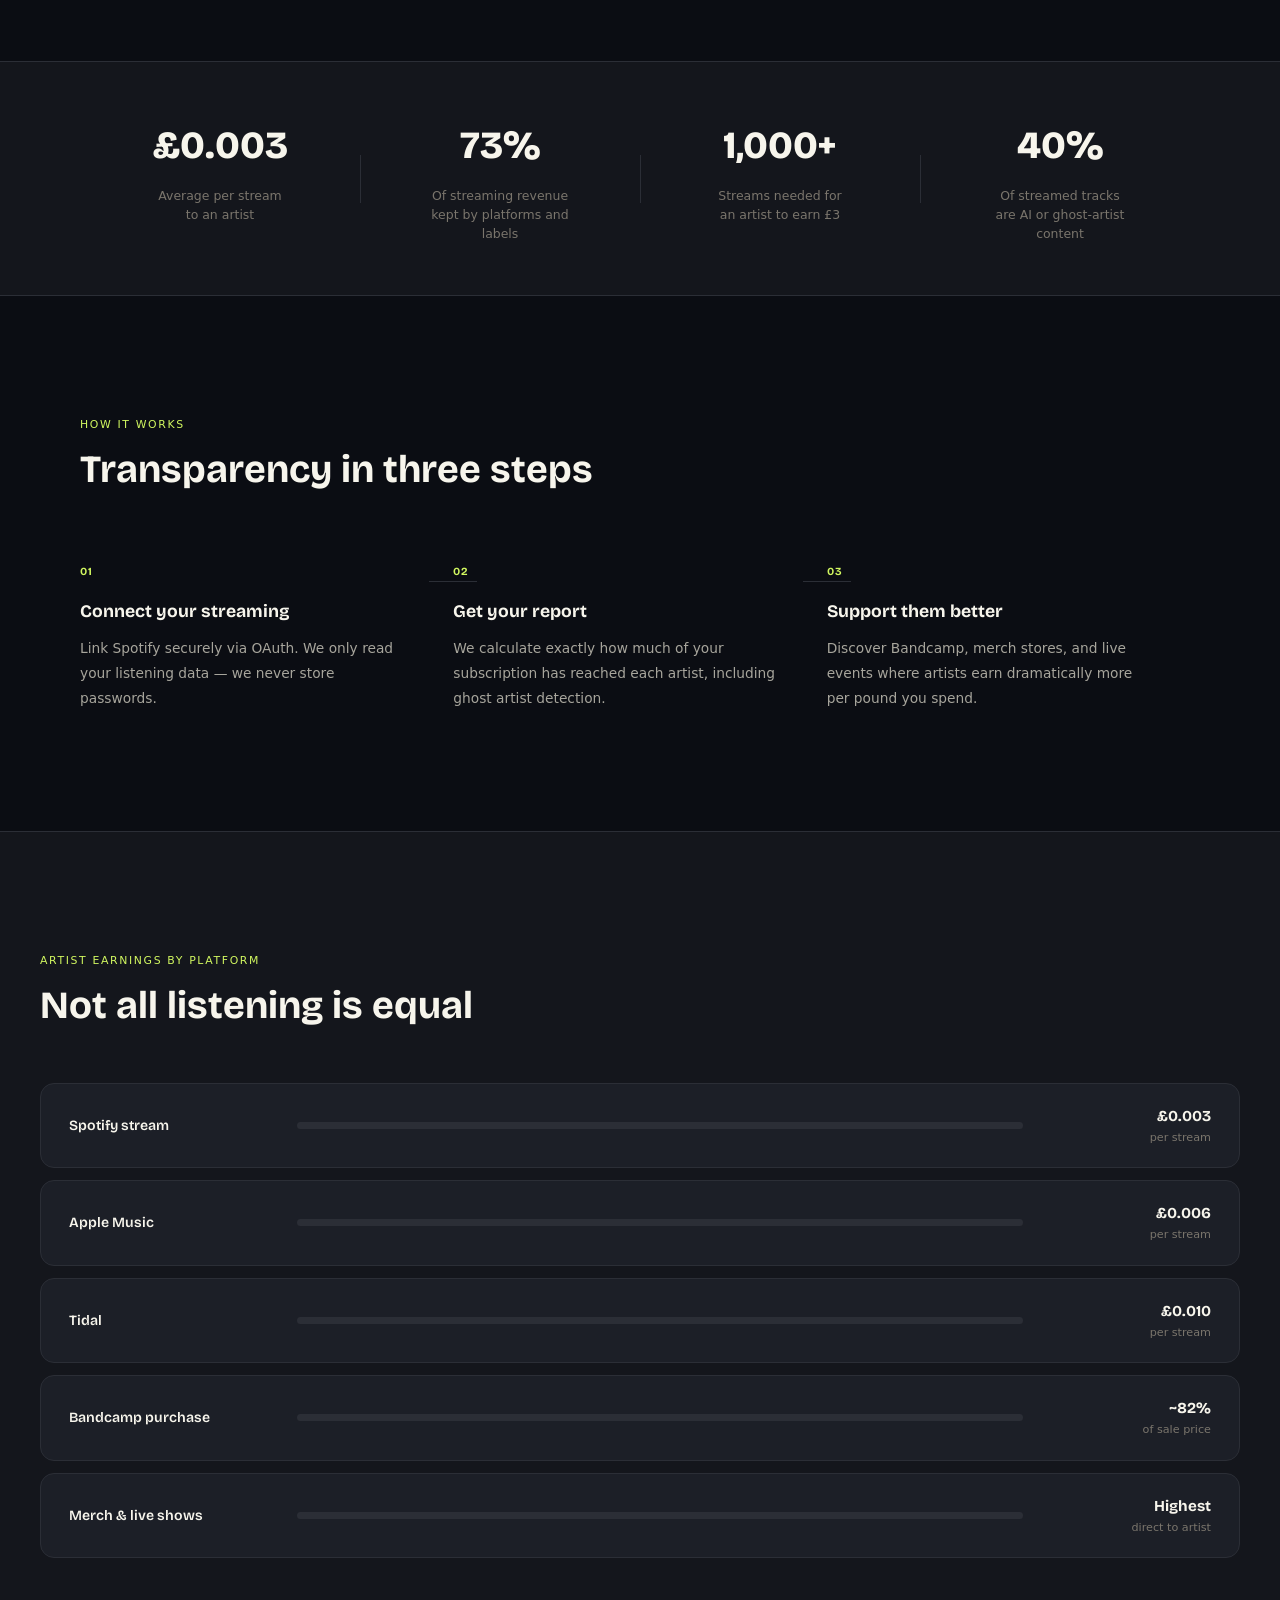
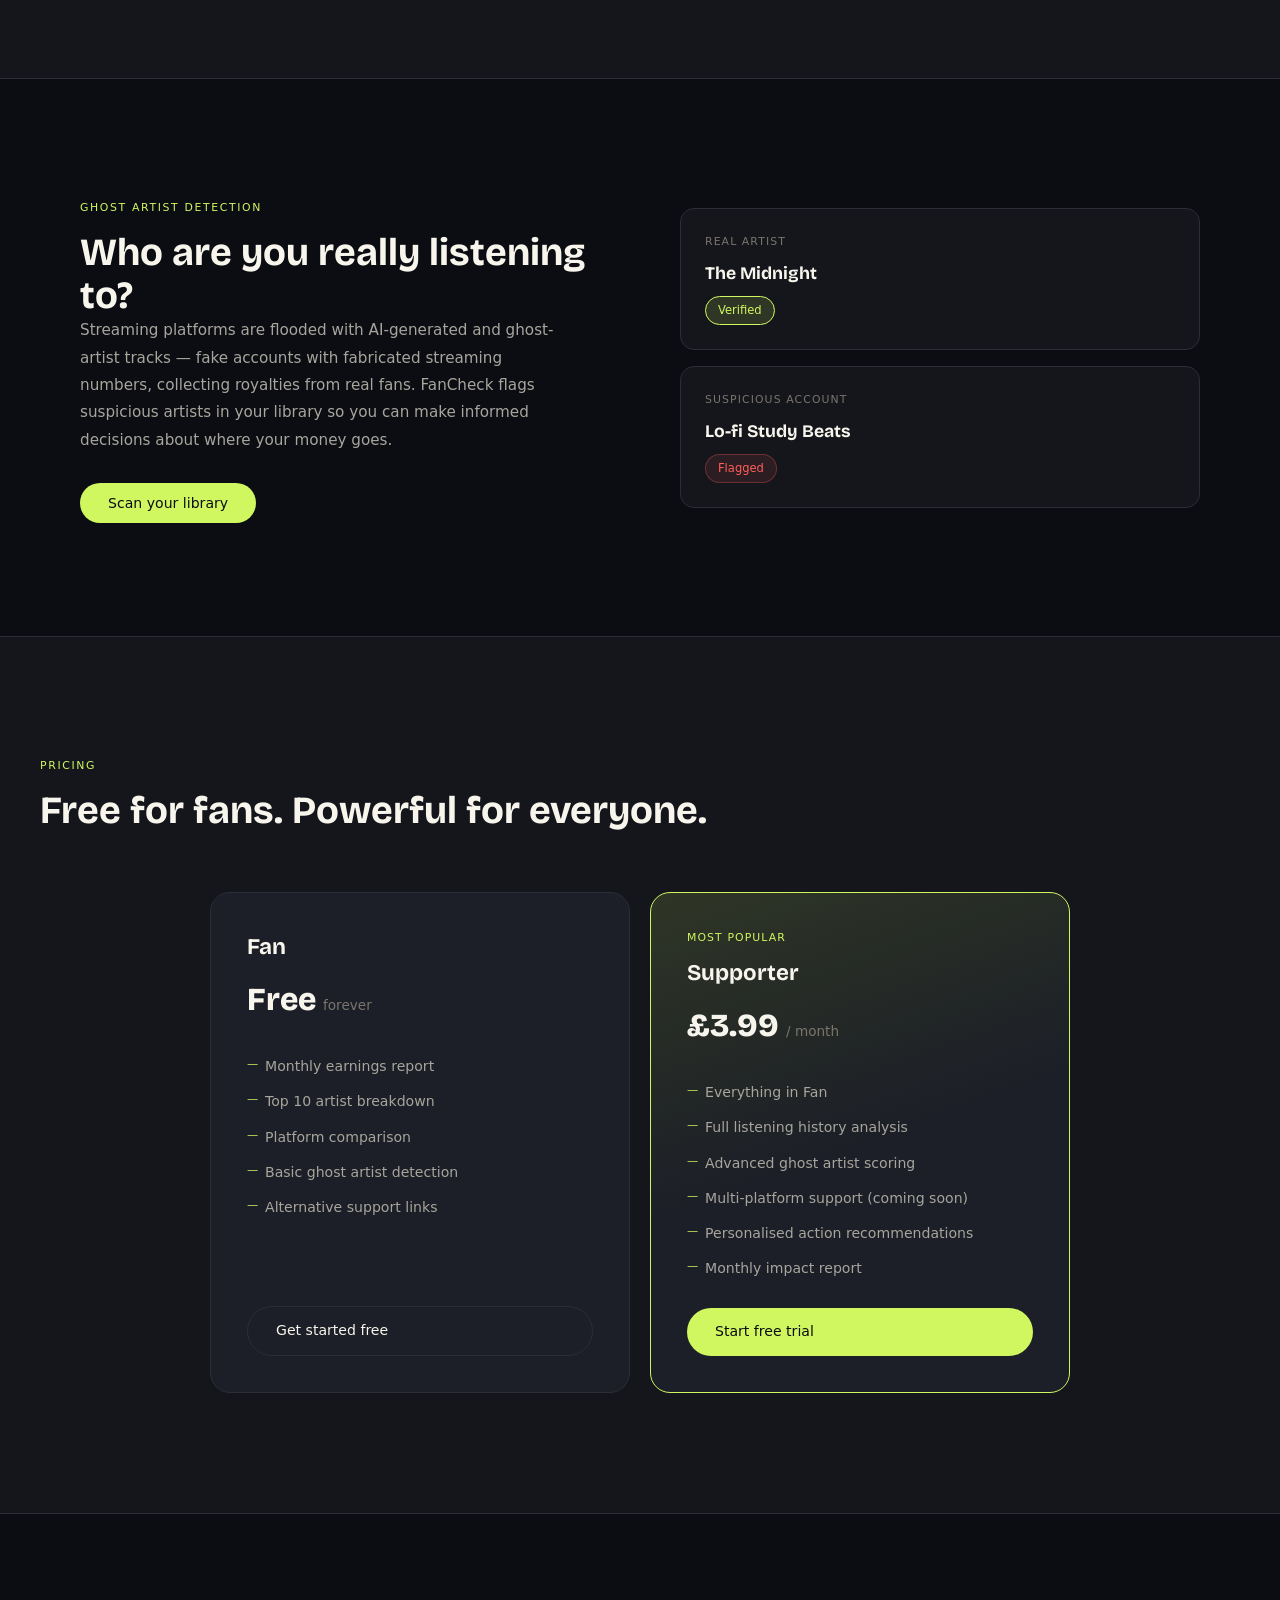
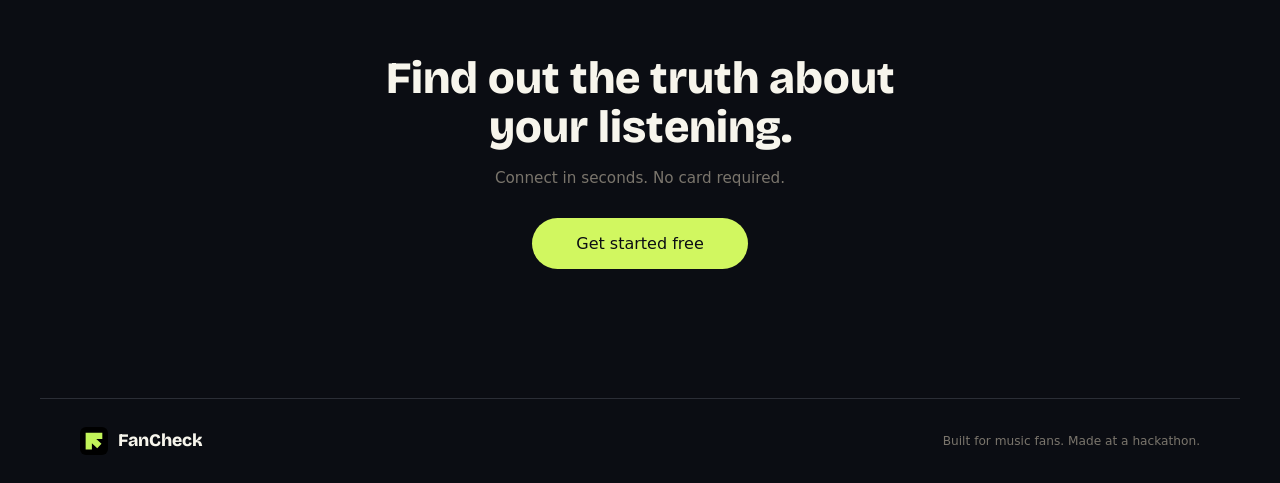
==== commit 205e24d6: "Fix dynamic hero ticker rotation" ====
--- a/index.html
+++ b/index.html
@@ -47,8 +47,8 @@
                 <h1 id="hero-heading" class="hero-headline">
                     <span class="sr-only">FanCheck shows how your streams, albums, concerts, and merch support the artists you love.</span>
                     <span class="hero-ticker" aria-hidden="true">
-                        <span class="hero-ticker-line" data-hero-ticker-action>You logged</span>
-                        <mark class="headline-accent hero-ticker-line" data-hero-ticker-count>4,320 mins streamed.</mark>
+                        <span class="hero-ticker-line" data-hero-ticker-action>You streamed</span>
+                        <mark class="headline-accent hero-ticker-line" data-hero-ticker-count>4,320 mins.</mark>
                         <span class="hero-ticker-line" data-hero-ticker-impact>Artists made £0.64.</span>
                     </span>
                 </h1>
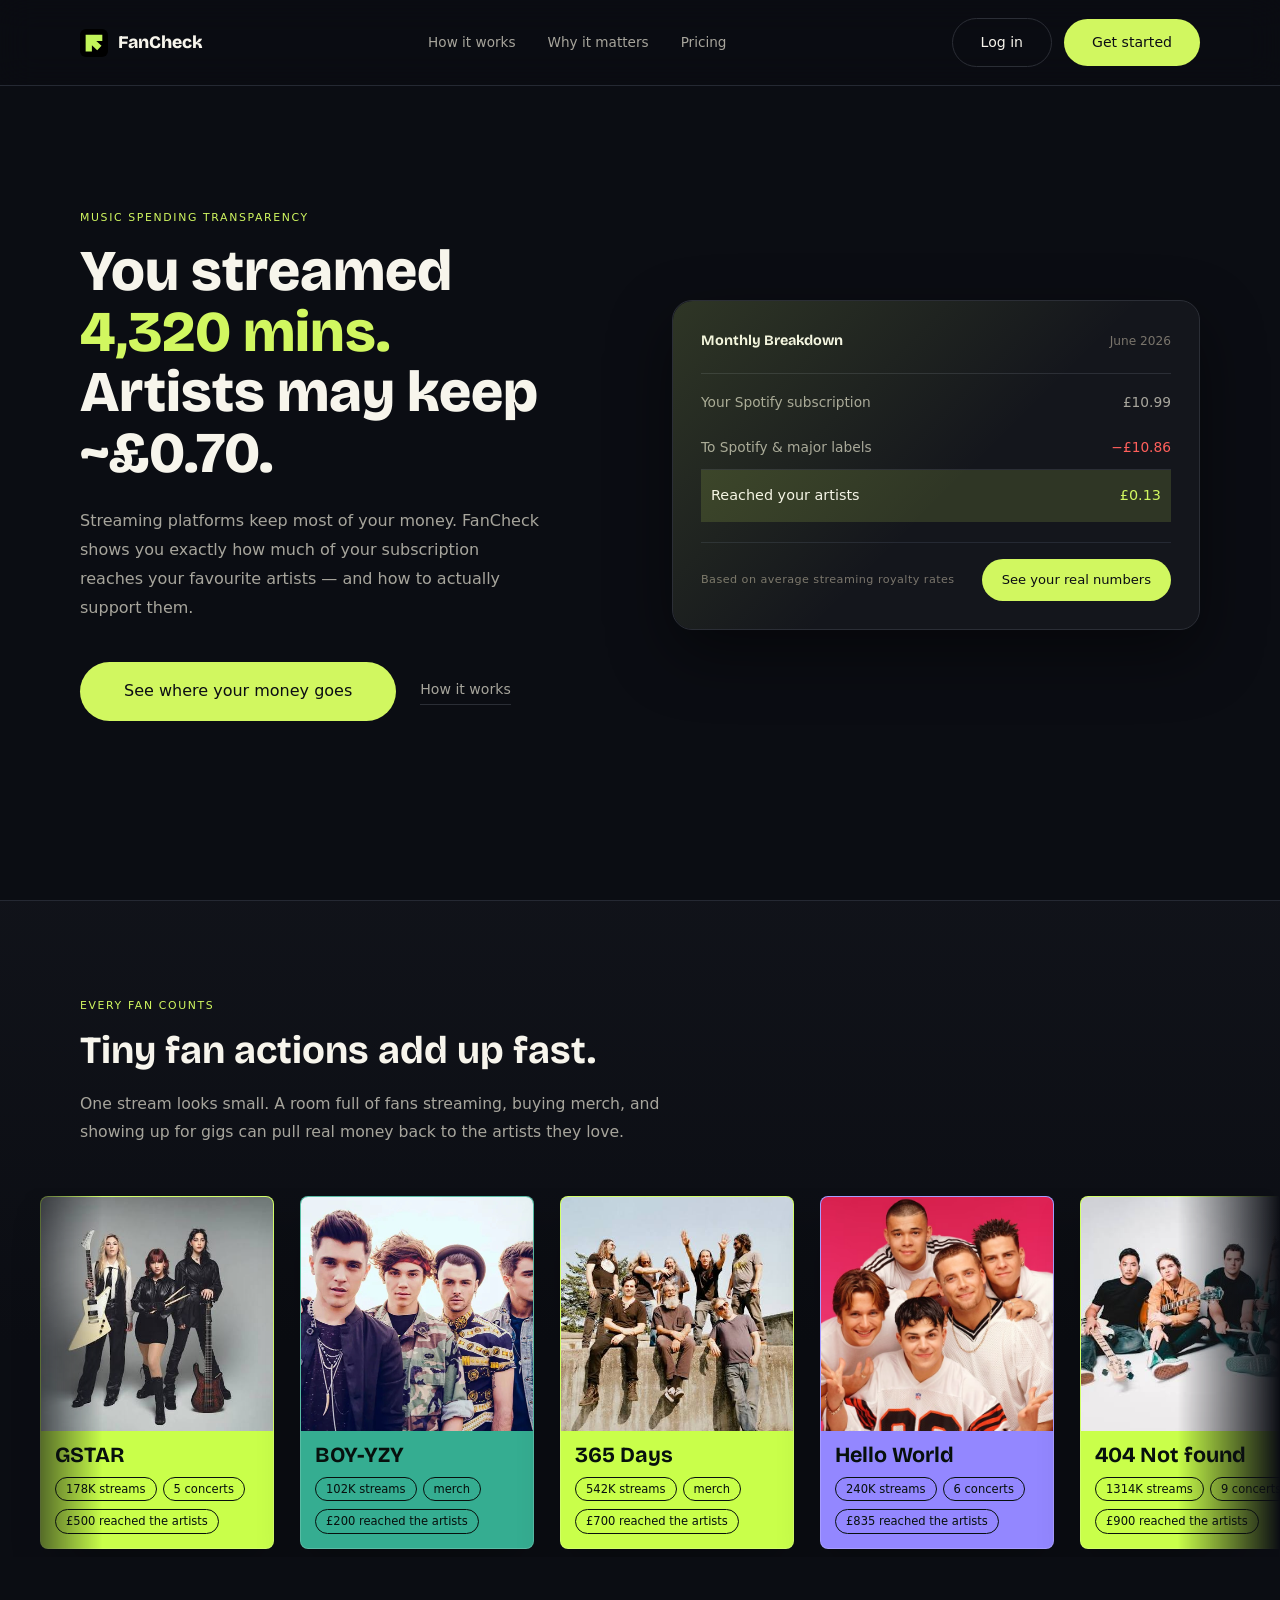
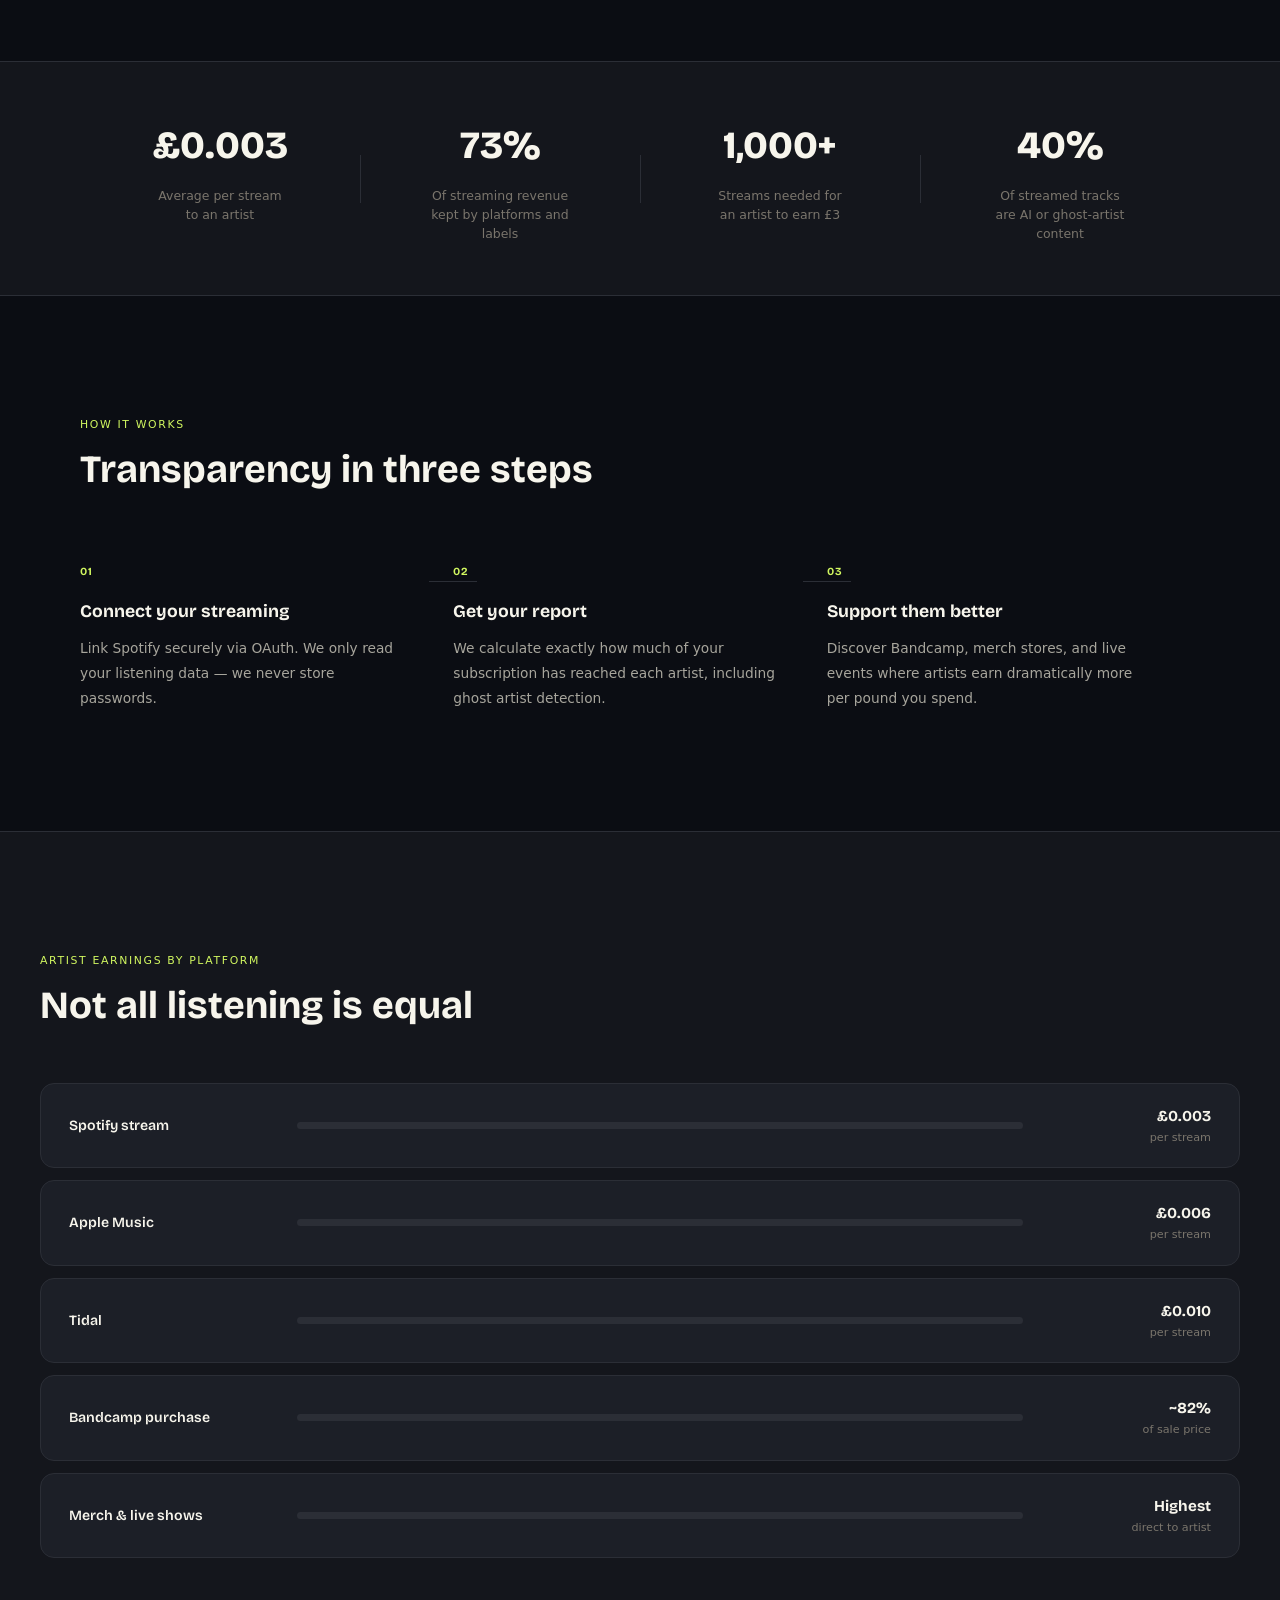
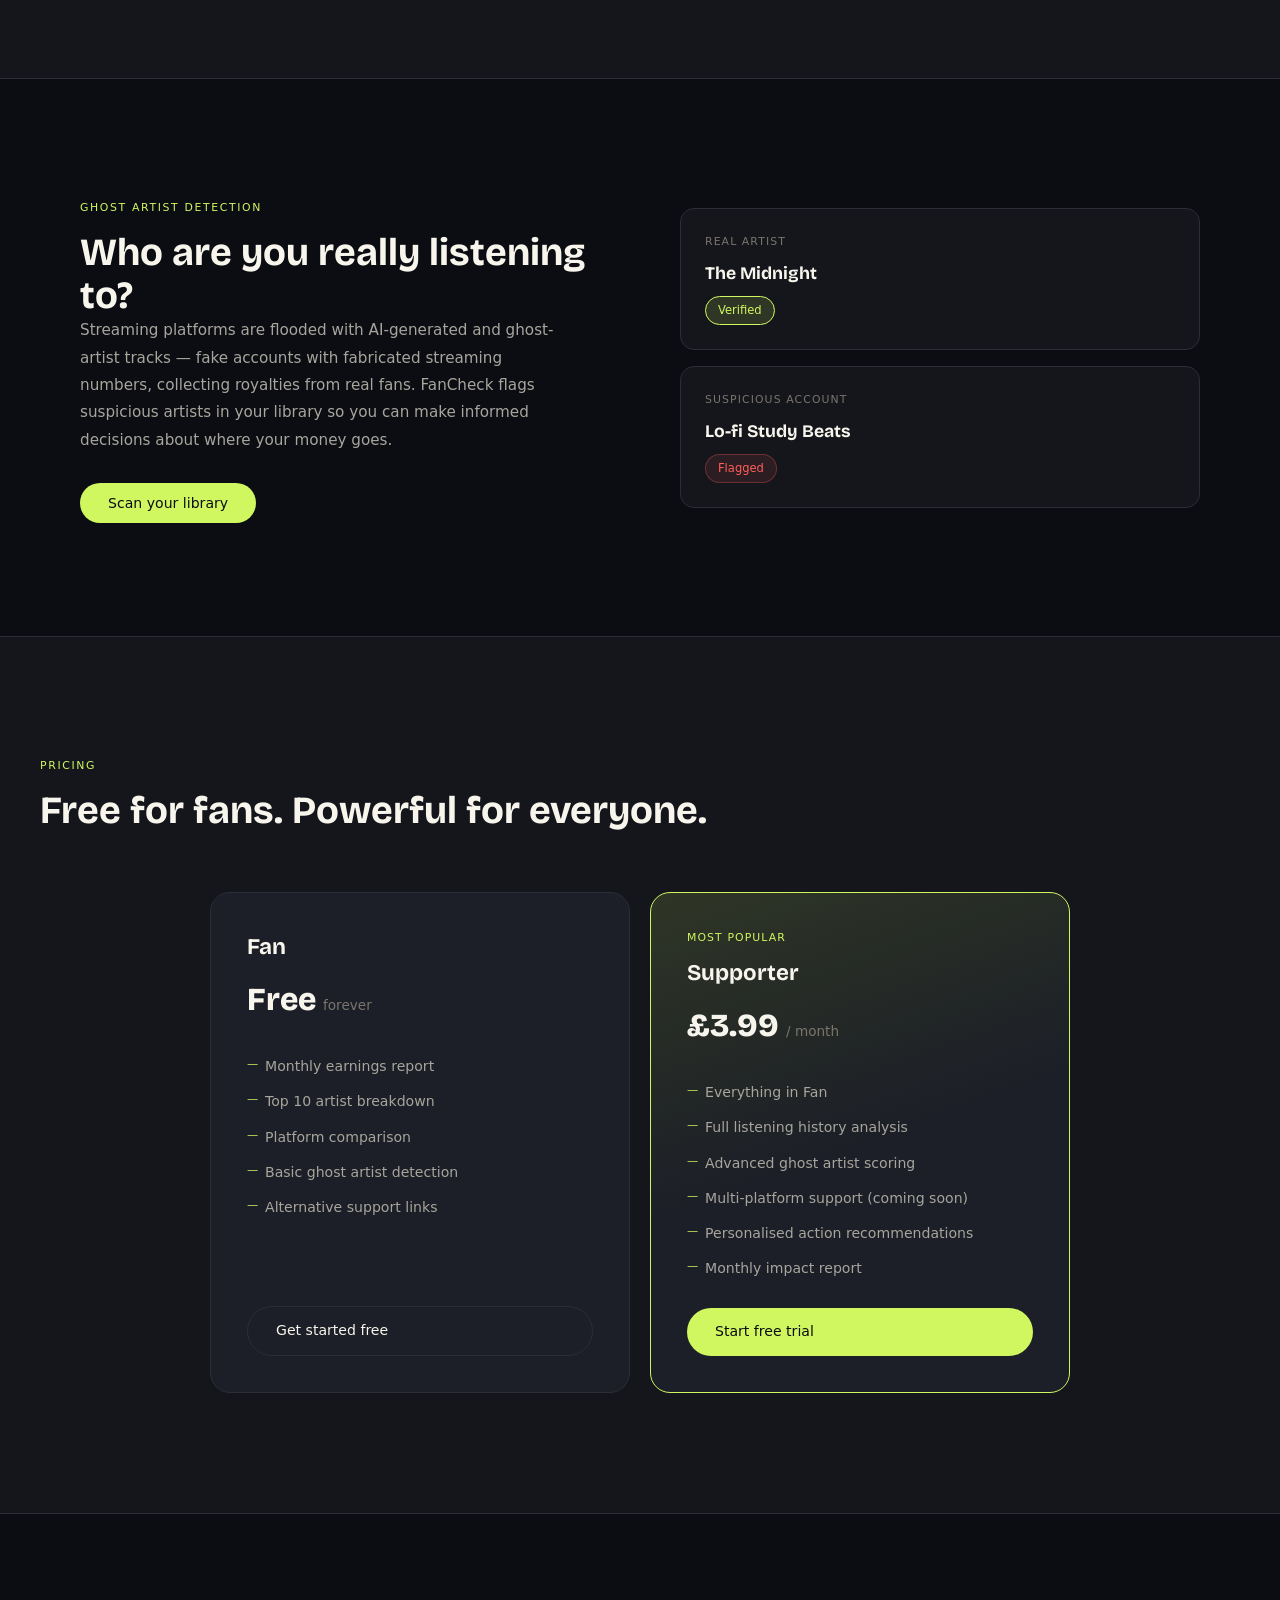
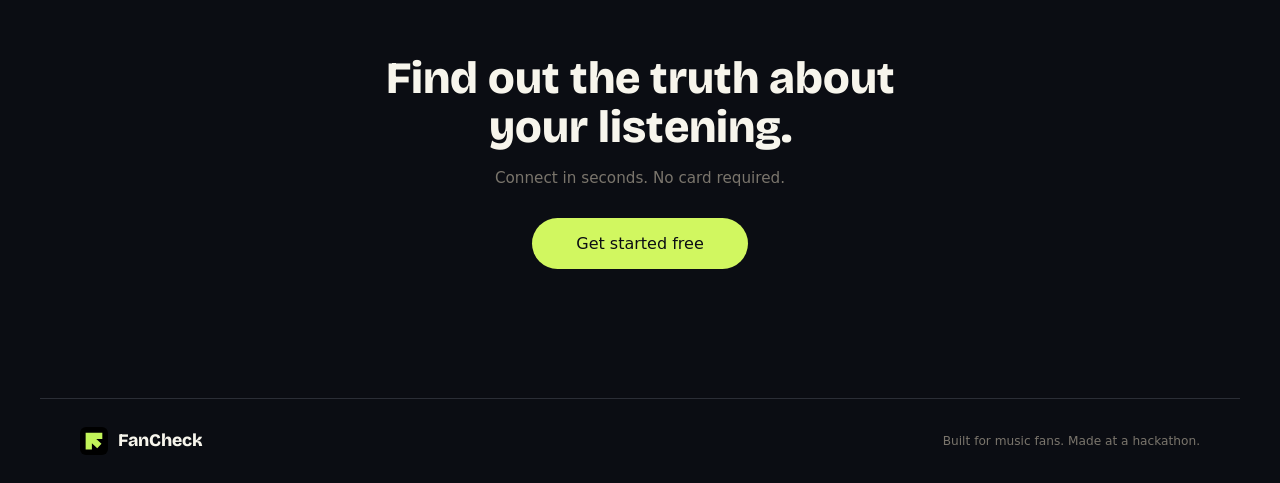
==== commit 37c6dbf3: "Use realistic hero ticker estimates" ====
--- a/index.html
+++ b/index.html
@@ -49,7 +49,7 @@
                     <span class="hero-ticker" aria-hidden="true">
                         <span class="hero-ticker-line" data-hero-ticker-action>You streamed</span>
                         <mark class="headline-accent hero-ticker-line" data-hero-ticker-count>4,320 mins.</mark>
-                        <span class="hero-ticker-line" data-hero-ticker-impact>Artists made £0.64.</span>
+                        <span class="hero-ticker-line" data-hero-ticker-impact>Artists may keep ~£0.70.</span>
                     </span>
                 </h1>
                 <p class="hero-sub">
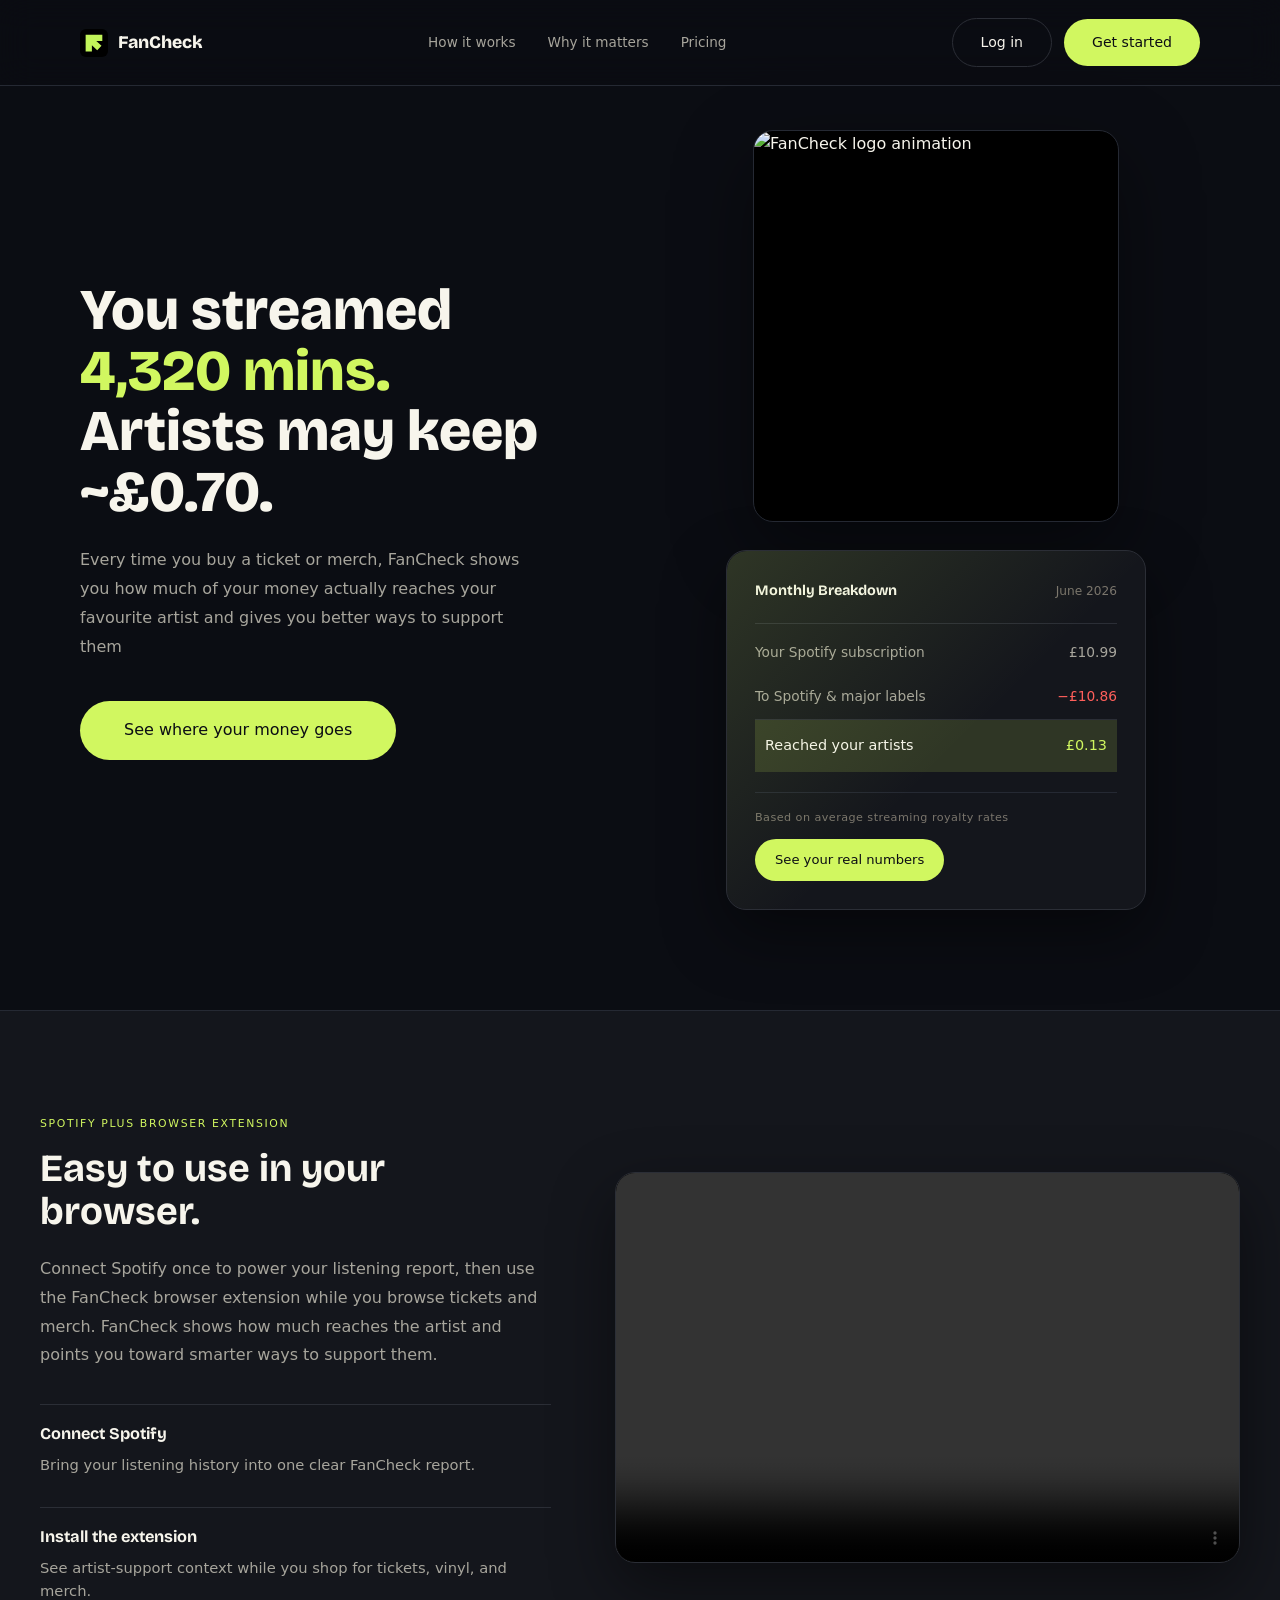
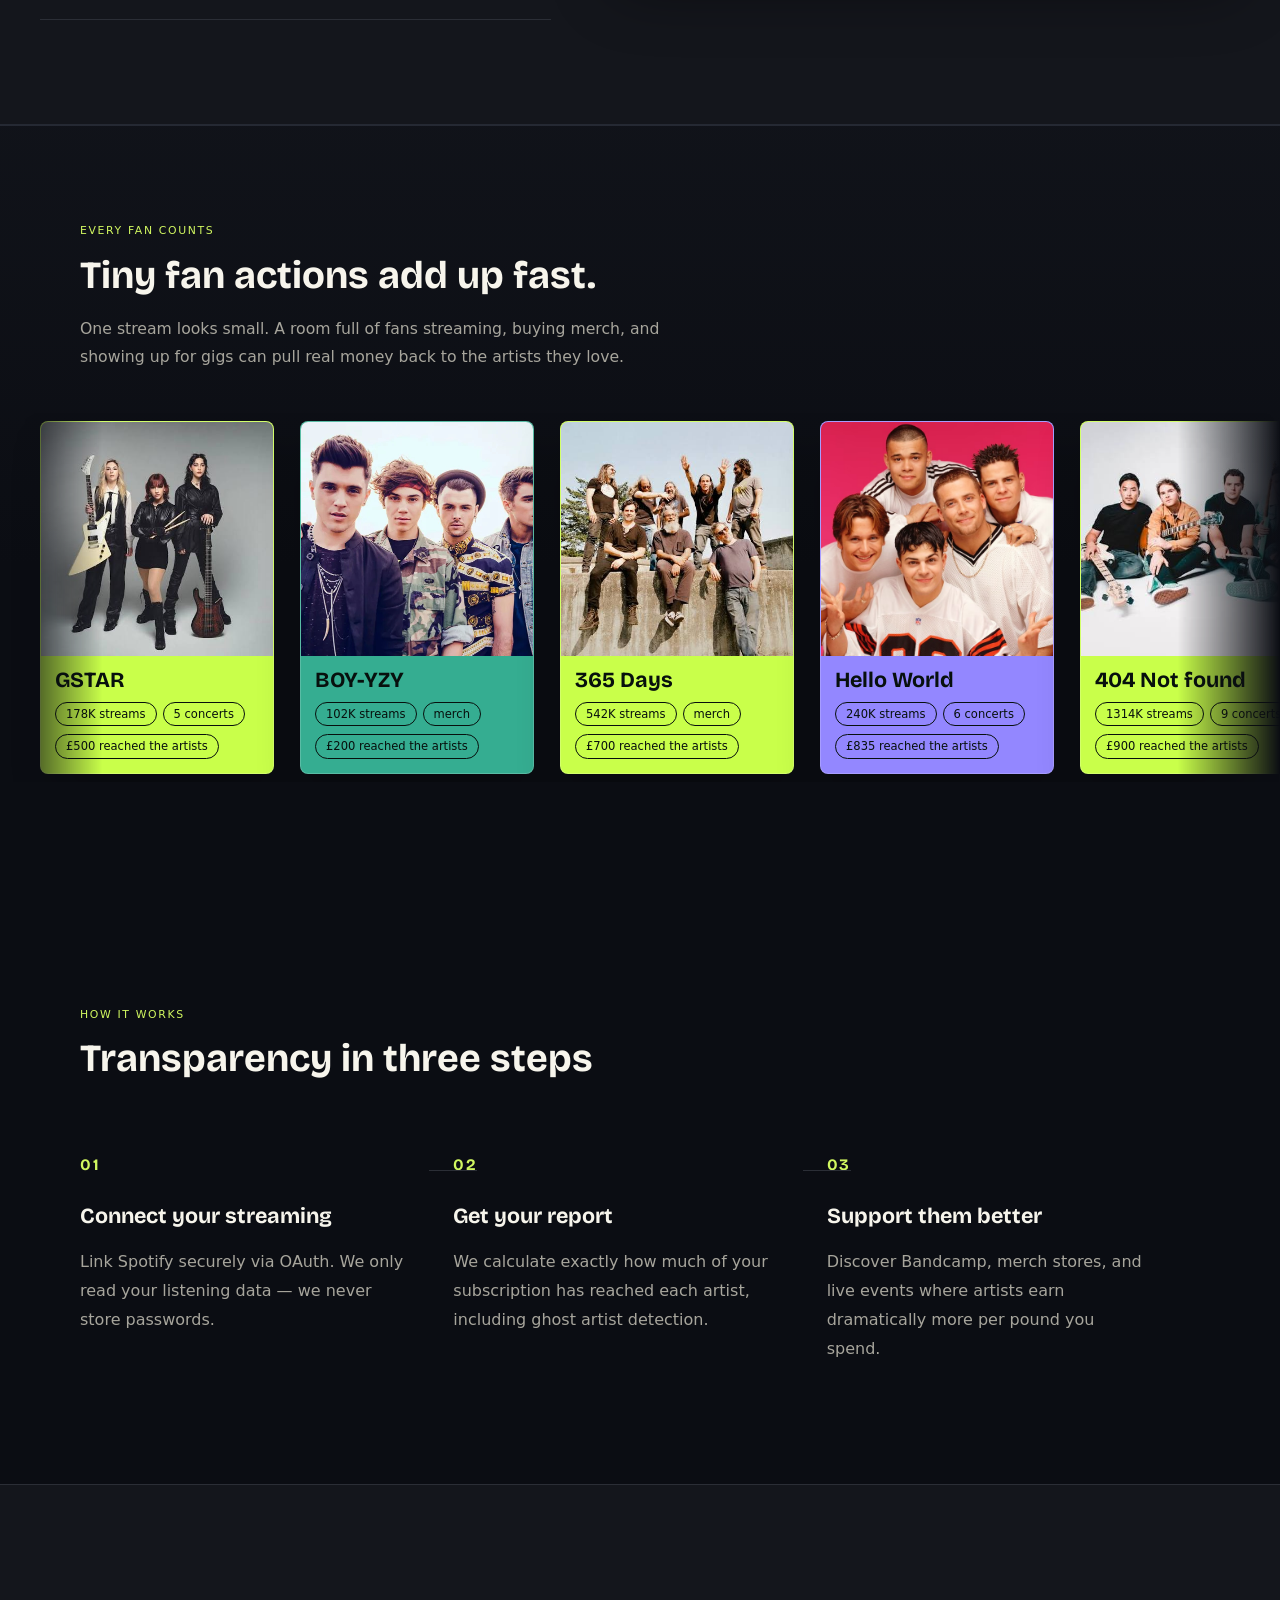
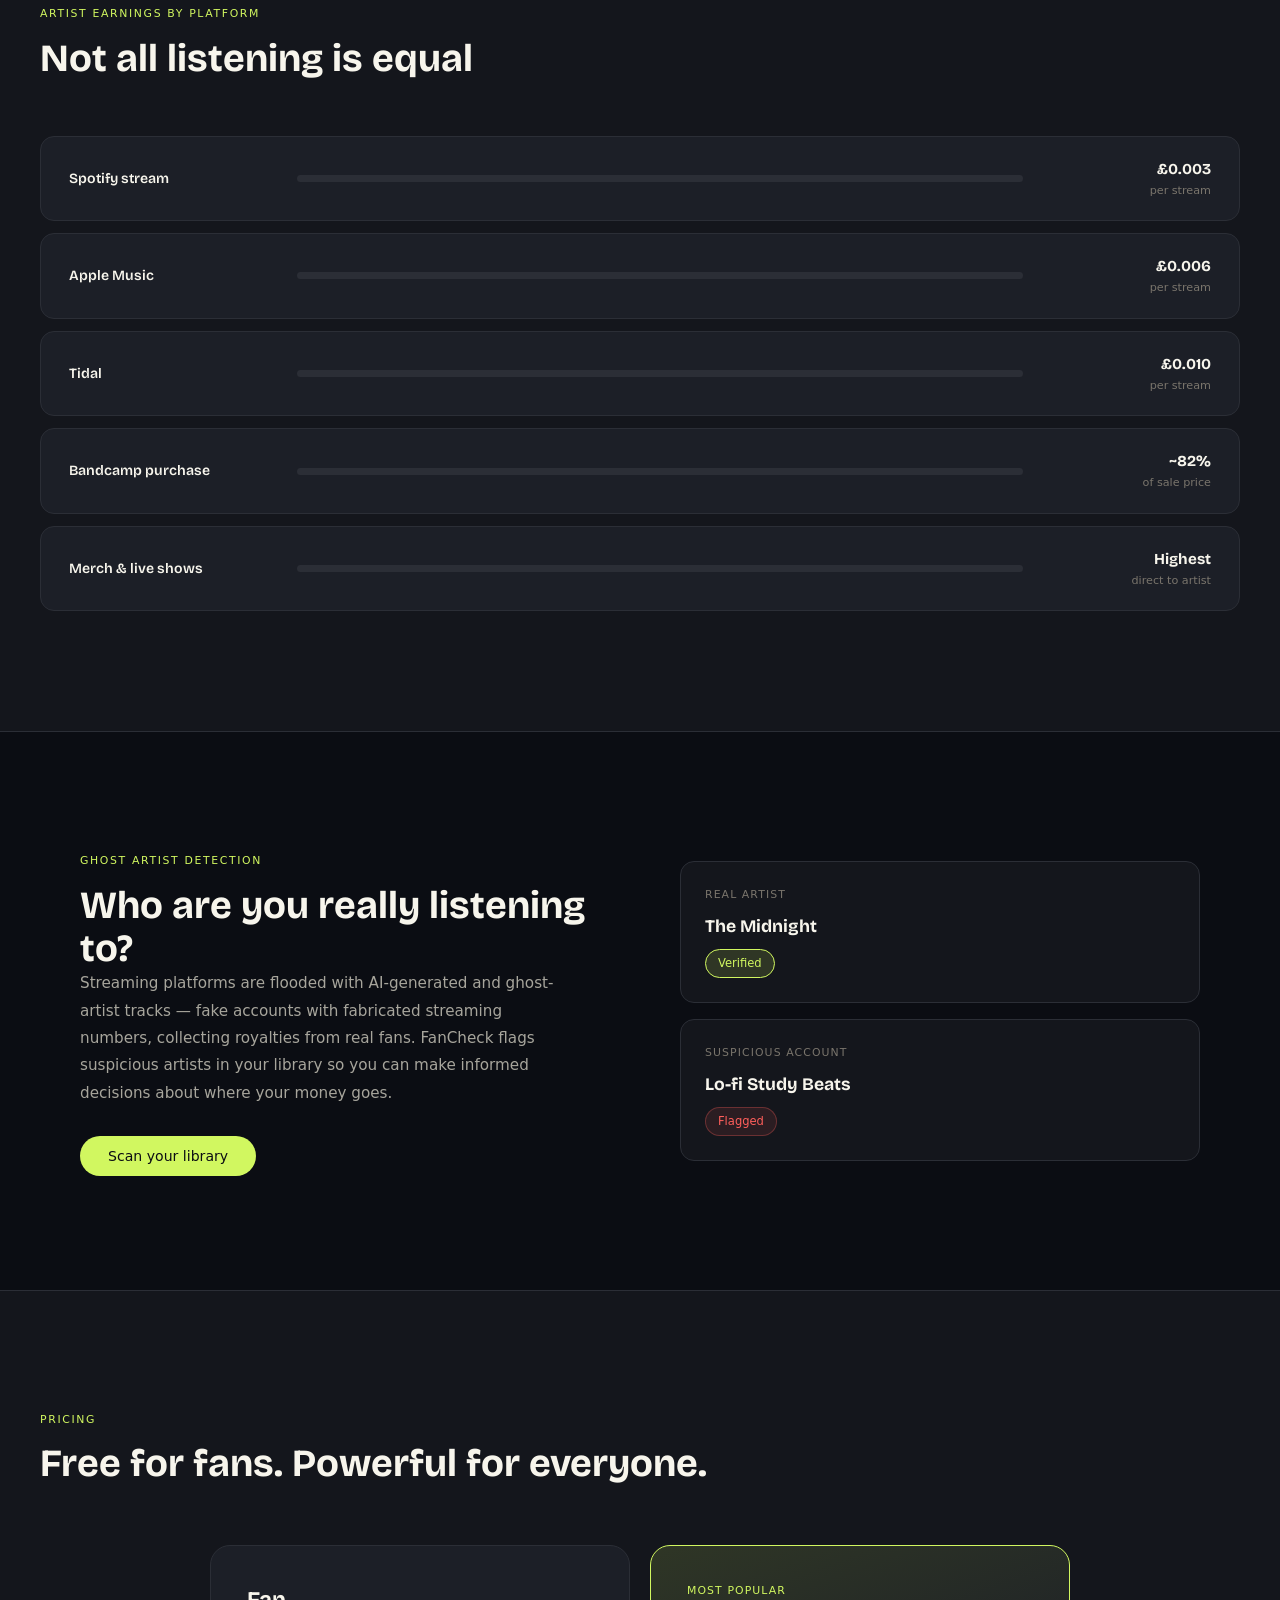
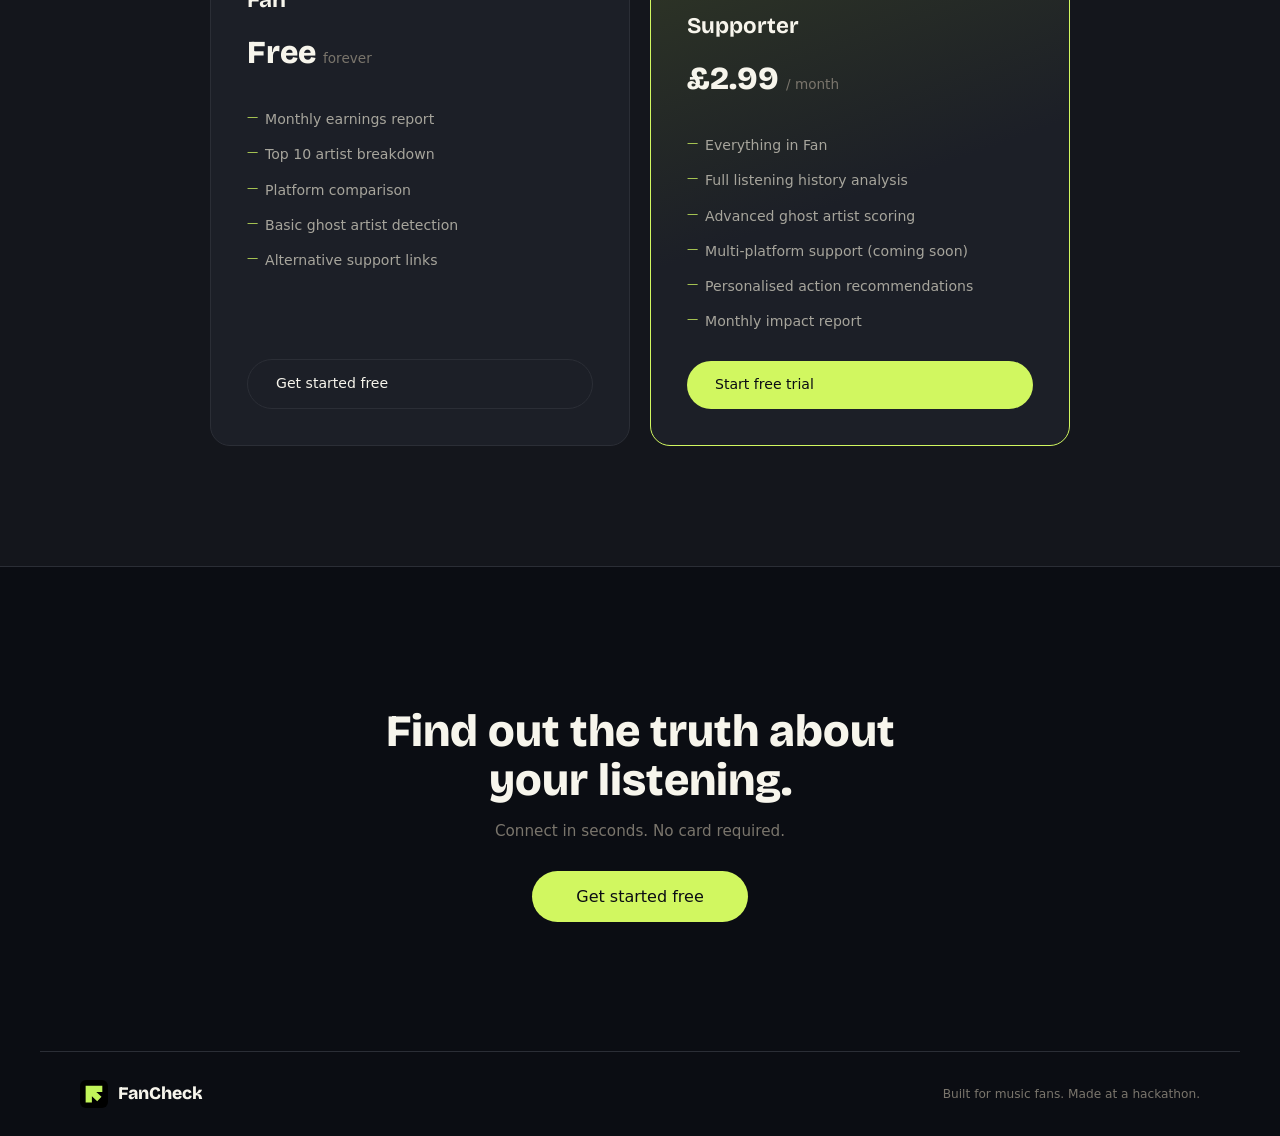
==== commit 0418ca8b: "Update homepage animation and browser demo" ====
--- a/index.html
+++ b/index.html
@@ -43,7 +43,6 @@
         <!-- HERO -->
         <section class="hero" aria-labelledby="hero-heading">
             <article class="hero-content">
-                <p class="eyebrow">Music spending transparency</p>
                 <h1 id="hero-heading" class="hero-headline">
                     <span class="sr-only">FanCheck shows how your streams, albums, concerts, and merch support the artists you love.</span>
                     <span class="hero-ticker" aria-hidden="true">
@@ -53,42 +52,88 @@
                     </span>
                 </h1>
                 <p class="hero-sub">
-                    Streaming platforms keep most of your money. FanCheck shows you exactly how much of your subscription reaches your favourite artists — and how to actually support them.
+                    Every time you buy a ticket or merch, FanCheck shows you how much of your money actually reaches your favourite artist and gives you better ways to support them
                 </p>
                 <nav class="hero-actions" aria-label="Get started">
                     <a href="pages/auth.html#signup" class="btn-primary btn-large">See where your money goes</a>
-                    <a href="#how-it-works" class="btn-ghost-link">How it works</a>
                 </nav>
             </article>
 
-            <aside class="receipt-card card card-glow" aria-label="Example monthly breakdown">
-                <header class="receipt-header">
-                    <strong class="receipt-label">Monthly Breakdown</strong>
-                    <time class="receipt-month" datetime="2026-06">June 2026</time>
-                </header>
-                <table class="receipt-table">
-                    <tbody>
-                        <tr>
-                            <td>Your Spotify subscription</td>
-                            <td class="amount">£10.99</td>
-                        </tr>
-                        <tr>
-                            <td>To Spotify &amp; major labels</td>
-                            <td class="amount loss">−£10.86</td>
-                        </tr>
-                    </tbody>
-                    <tfoot>
-                        <tr class="receipt-total">
-                            <td>Reached your artists</td>
-                            <td class="amount gain">£0.13</td>
-                        </tr>
-                    </tfoot>
-                </table>
-                <footer class="receipt-footer">
-                    <p class="receipt-note">Based on average streaming royalty rates</p>
-                    <a href="pages/auth.html#signup" class="btn-primary" style="font-size:0.82rem; padding: 10px 20px;">See your real numbers</a>
-                </footer>
-            </aside>
+            <div class="hero-visual">
+                <figure class="hero-logo-animation" aria-label="Animated FanCheck logo">
+                    <img
+                        src="assets/fancheck-logo.svg"
+                        data-motion-src="assets/fancheck-logo-animation.gif"
+                        alt="FanCheck logo animation"
+                        width="366"
+                        height="392"
+                    >
+                </figure>
+
+                <aside class="receipt-card card card-glow" aria-label="Example monthly breakdown">
+                    <header class="receipt-header">
+                        <strong class="receipt-label">Monthly Breakdown</strong>
+                        <time class="receipt-month" datetime="2026-06">June 2026</time>
+                    </header>
+                    <table class="receipt-table">
+                        <tbody>
+                            <tr>
+                                <td>Your Spotify subscription</td>
+                                <td class="amount">£10.99</td>
+                            </tr>
+                            <tr>
+                                <td>To Spotify &amp; major labels</td>
+                                <td class="amount loss">−£10.86</td>
+                            </tr>
+                        </tbody>
+                        <tfoot>
+                            <tr class="receipt-total">
+                                <td>Reached your artists</td>
+                                <td class="amount gain">£0.13</td>
+                            </tr>
+                        </tfoot>
+                    </table>
+                    <footer class="receipt-footer">
+                        <p class="receipt-note">Based on average streaming royalty rates</p>
+                        <a href="pages/auth.html#signup" class="btn-primary" style="font-size:0.82rem; padding: 10px 20px;">See your real numbers</a>
+                    </footer>
+                </aside>
+            </div>
+        </section>
+
+        <!-- BROWSER DEMO -->
+        <section class="browser-demo" aria-labelledby="browser-demo-heading">
+            <div class="browser-demo-inner">
+                <article class="browser-demo-copy">
+                    <span class="eyebrow">Spotify plus browser extension</span>
+                    <h2 id="browser-demo-heading" class="section-title">Easy to use in your browser.</h2>
+                    <p>
+                        Connect Spotify once to power your listening report, then use the FanCheck browser extension while you browse tickets and merch. FanCheck shows how much reaches the artist and points you toward smarter ways to support them.
+                    </p>
+                    <ul class="browser-demo-steps" role="list">
+                        <li>
+                            <strong>Connect Spotify</strong>
+                            <span>Bring your listening history into one clear FanCheck report.</span>
+                        </li>
+                        <li>
+                            <strong>Install the extension</strong>
+                            <span>See artist-support context while you shop for tickets, vinyl, and merch.</span>
+                        </li>
+                    </ul>
+                </article>
+
+                <figure class="browser-demo-media">
+                    <video
+                        controls
+                        muted
+                        playsinline
+                        preload="metadata"
+                        aria-label="FanCheck browser extension demo"
+                    >
+                        <source src="assets/fancheck-extension-demo.mp4" type="video/mp4">
+                    </video>
+                </figure>
+            </div>
         </section>
 
         <!-- ARTIST CAROUSEL -->
@@ -160,28 +205,6 @@
                     </li>
                 </ul>
             </div>
-        </section>
-
-        <!-- STATS -->
-        <section class="stats-band" aria-label="Key streaming statistics">
-            <ul class="stats-list" role="list">
-                <li class="stat">
-                    <strong class="stat-number">£0.003</strong>
-                    <span class="stat-label">Average per stream to an artist</span>
-                </li>
-                <li class="stat">
-                    <strong class="stat-number">73%</strong>
-                    <span class="stat-label">Of streaming revenue kept by platforms and labels</span>
-                </li>
-                <li class="stat">
-                    <strong class="stat-number">1,000+</strong>
-                    <span class="stat-label">Streams needed for an artist to earn £3</span>
-                </li>
-                <li class="stat">
-                    <strong class="stat-number">40%</strong>
-                    <span class="stat-label">Of streamed tracks are AI or ghost-artist content</span>
-                </li>
-            </ul>
         </section>
 
         <!-- HOW IT WORKS -->
@@ -293,7 +316,7 @@
                     <header class="pricing-card-header">
                         <span class="pricing-badge">Most popular</span>
                         <h3>Supporter</h3>
-                        <p class="pricing-price">£3.99 <span>/ month</span></p>
+                        <p class="pricing-price">£2.99 <span>/ month</span></p>
                     </header>
                     <ul class="pricing-features" role="list">
                         <li>Everything in Fan</li>
--- a/css/landing.css
+++ b/css/landing.css
@@ -68,23 +68,36 @@
     flex-wrap: wrap;
 }
 
-.btn-ghost-link {
-    font-size: 0.88rem;
-    color: var(--muted-light);
-    border-bottom: 1px solid var(--border);
-    padding-bottom: 2px;
-    transition: color var(--transition), border-color var(--transition);
-}
-
-.btn-ghost-link:hover {
-    color: var(--white);
-    border-color: var(--white);
+.hero-visual {
+    display: flex;
+    flex-direction: column;
+    align-items: center;
+    gap: 28px;
+}
+
+.hero-logo-animation {
+    width: min(366px, 100%);
+    aspect-ratio: 366 / 392;
+    display: grid;
+    place-items: center;
+    overflow: hidden;
+    background: #000;
+    border: 1px solid var(--border-soft);
+    border-radius: var(--radius-lg);
+    box-shadow: 0 28px 80px rgba(0, 0, 0, 0.42);
+}
+
+.hero-logo-animation img {
+    width: 100%;
+    height: 100%;
+    object-fit: cover;
 }
 
 /* ================================================
    RECEIPT CARD
    ================================================ */
 .receipt-card {
+    width: min(100%, 420px);
     box-shadow: var(--shadow-card);
 }
 
@@ -159,6 +172,78 @@
     font-size: 0.7rem;
     color: var(--muted);
     letter-spacing: 0.04em;
+}
+
+/* ================================================
+   BROWSER DEMO
+   ================================================ */
+.browser-demo {
+    border-top: 1px solid var(--border-soft);
+    border-bottom: 1px solid var(--border-soft);
+    background: var(--surface);
+    padding: 104px 40px;
+}
+
+.browser-demo-inner {
+    max-width: 1200px;
+    margin-inline: auto;
+    display: grid;
+    grid-template-columns: minmax(0, 0.9fr) minmax(0, 1.1fr);
+    align-items: center;
+    gap: 64px;
+}
+
+.browser-demo-copy p {
+    max-width: 560px;
+    margin-top: 22px;
+    color: var(--muted-light);
+    font-size: 1rem;
+    line-height: 1.8;
+}
+
+.browser-demo-steps {
+    display: grid;
+    gap: 14px;
+    margin-top: 34px;
+}
+
+.browser-demo-steps li {
+    display: grid;
+    gap: 5px;
+    padding-block: 16px;
+    border-top: 1px solid var(--border);
+}
+
+.browser-demo-steps li:last-child {
+    border-bottom: 1px solid var(--border);
+}
+
+.browser-demo-steps strong {
+    font-family: var(--font-display);
+    font-size: 1.02rem;
+    letter-spacing: 0;
+}
+
+.browser-demo-steps span {
+    color: var(--muted-light);
+    font-size: 0.92rem;
+    line-height: 1.6;
+}
+
+.browser-demo-media {
+    overflow: hidden;
+    border: 1px solid var(--border);
+    border-radius: var(--radius-lg);
+    background: #000;
+    box-shadow: var(--shadow-card);
+}
+
+.browser-demo-media video {
+    width: 100%;
+    aspect-ratio: 16 / 10;
+    display: block;
+    object-fit: cover;
+    background: #000;
 }
 
 /* ================================================
@@ -272,58 +357,6 @@
 }
 
 /* ================================================
-   STATS BAND
-   ================================================ */
-.stats-band {
-    background: var(--surface);
-    border-top: 1px solid var(--border);
-    border-bottom: 1px solid var(--border);
-}
-
-.stats-list {
-    max-width: 1200px;
-    margin-inline: auto;
-    padding-inline: 40px;
-    display: flex;
-    justify-content: stretch;
-}
-
-.stat {
-    flex: 1;
-    display: flex;
-    flex-direction: column;
-    align-items: center;
-    text-align: center;
-    padding: 52px 32px;
-    gap: 10px;
-    position: relative;
-}
-
-.stat + .stat::before {
-    content: '';
-    position: absolute;
-    left: 0; top: 50%;
-    transform: translateY(-50%);
-    width: 1px; height: 48px;
-    background: var(--border);
-}
-
-.stat-number {
-    font-family: var(--font-display);
-    font-size: 2.4rem;
-    font-weight: 800;
-    letter-spacing: 0;
-    display: block;
-}
-
-.stat-label {
-    font-size: 0.78rem;
-    color: var(--muted);
-    max-width: 140px;
-    line-height: 1.5;
-}
-
-/* ================================================
    HOW IT WORKS
    ================================================ */
 .how-it-works {
@@ -358,24 +391,24 @@
 
 .step-num {
     font-family: var(--font-display);
-    font-size: 0.68rem;
+    font-size: 1rem;
     font-weight: 700;
     letter-spacing: 0.1em;
     color: var(--green);
     display: block;
-    margin-bottom: 16px;
+    margin-bottom: 20px;
 }
 
 .step-title {
     font-family: var(--font-display);
-    font-size: 1.1rem;
+    font-size: 1.35rem;
     font-weight: 700;
     letter-spacing: 0;
-    margin-bottom: 10px;
+    margin-bottom: 14px;
 }
 
 .step-desc {
-    font-size: 0.86rem;
+    font-size: 1rem;
     color: var(--muted-light);
     line-height: 1.8;
 }
@@ -686,11 +719,16 @@
     .step { padding-right: 0; }
     .step + .step::before { display: none; }
 
-    .stats-list { flex-direction: column; padding: 0; }
-    .stat { padding: 36px 24px; }
-    .stat + .stat::before { top: 0; left: 50%; transform: translateX(-50%); width: 48px; height: 1px; }
-
     .ghost-teaser { grid-template-columns: 1fr; gap: 48px; }
+
+    .browser-demo {
+        padding: 72px 24px;
+    }
+
+    .browser-demo-inner {
+        grid-template-columns: 1fr;
+        gap: 38px;
+    }
 
     .compare-item { grid-template-columns: 1fr; gap: 10px; }
     .compare-earn { text-align: left; }
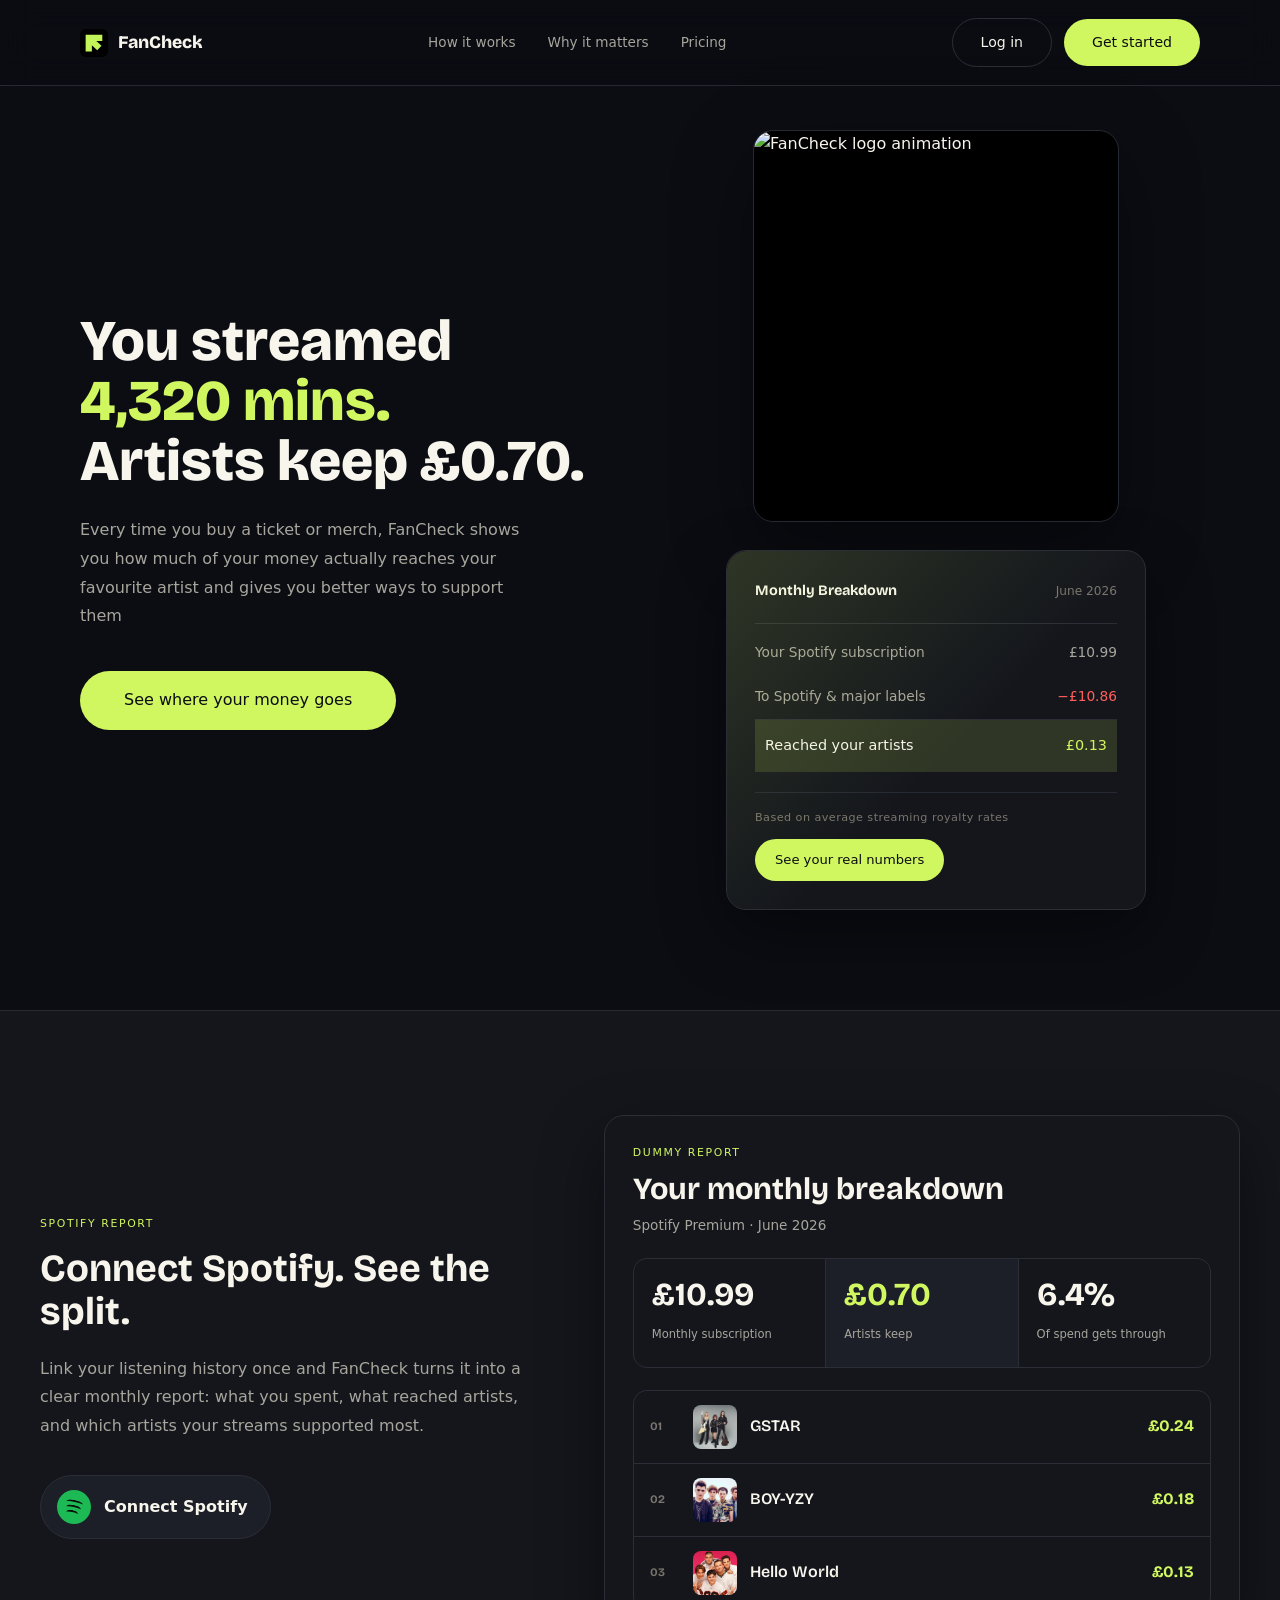
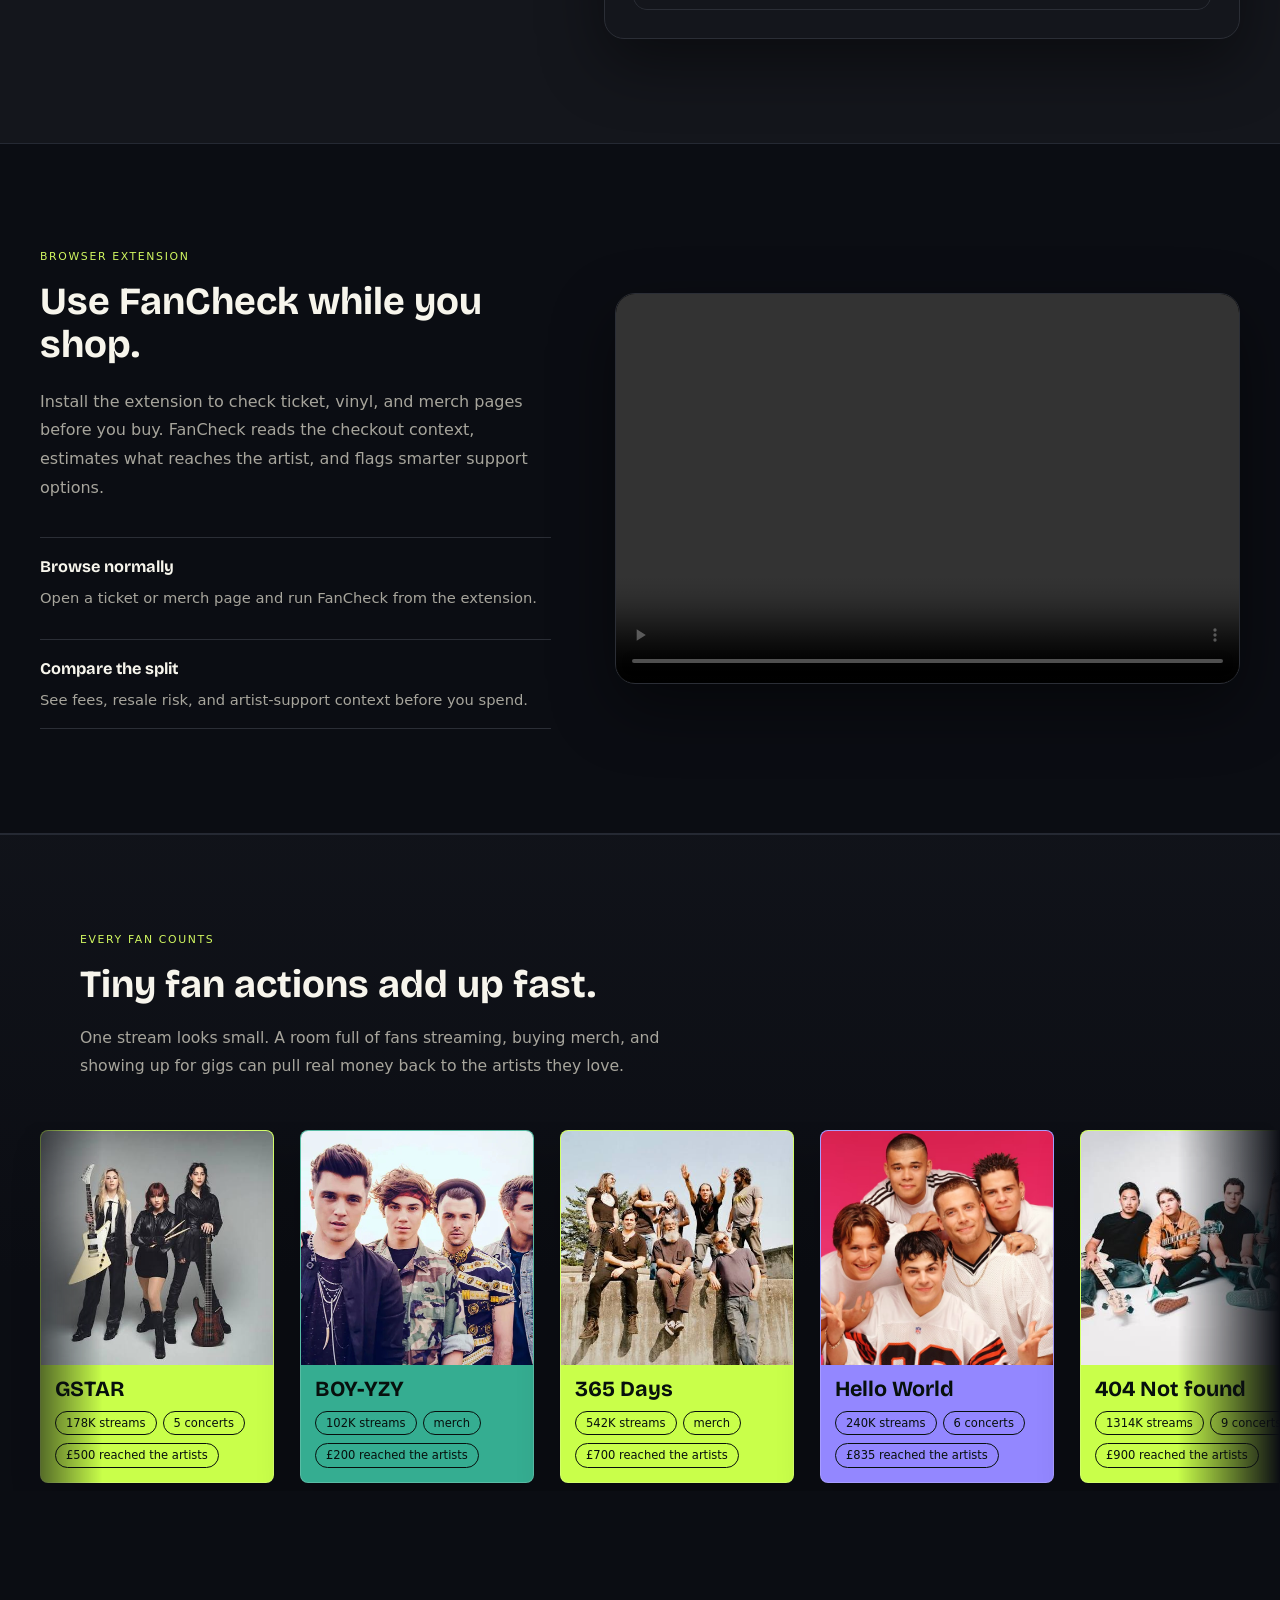
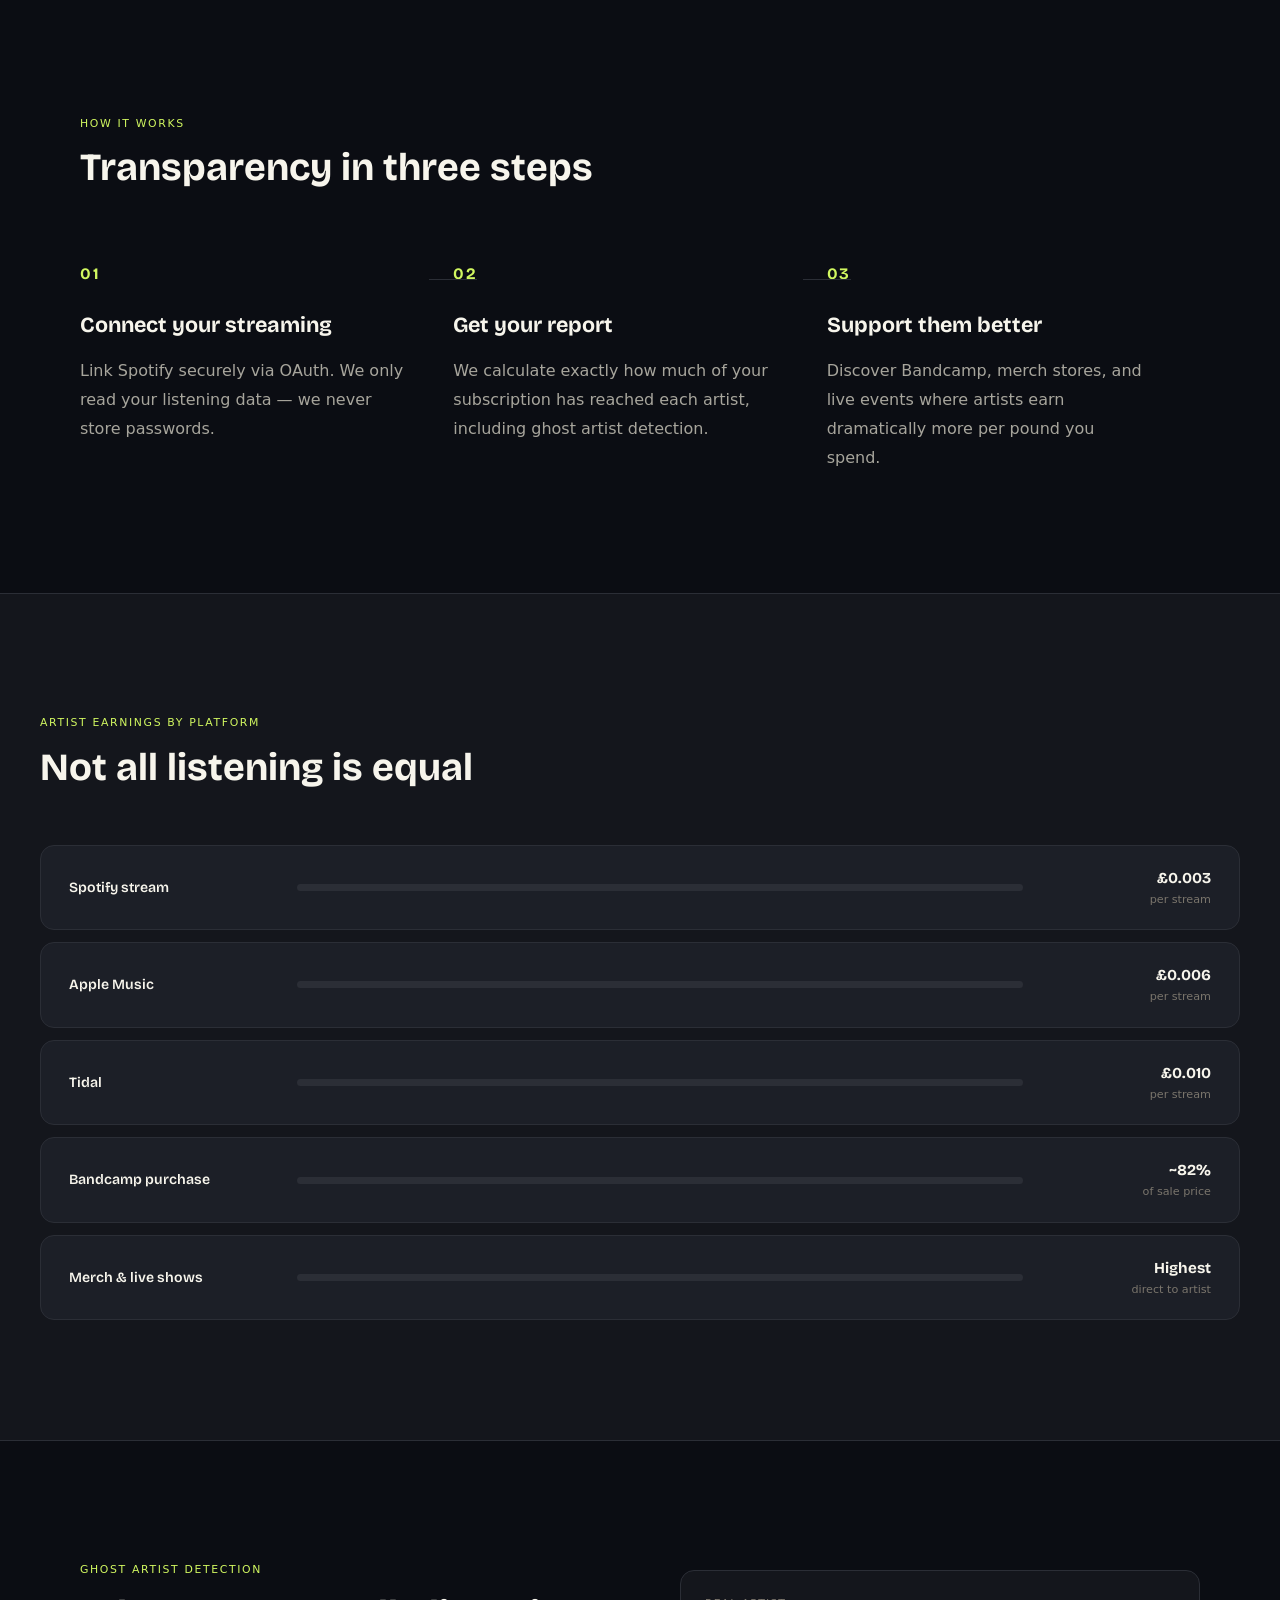
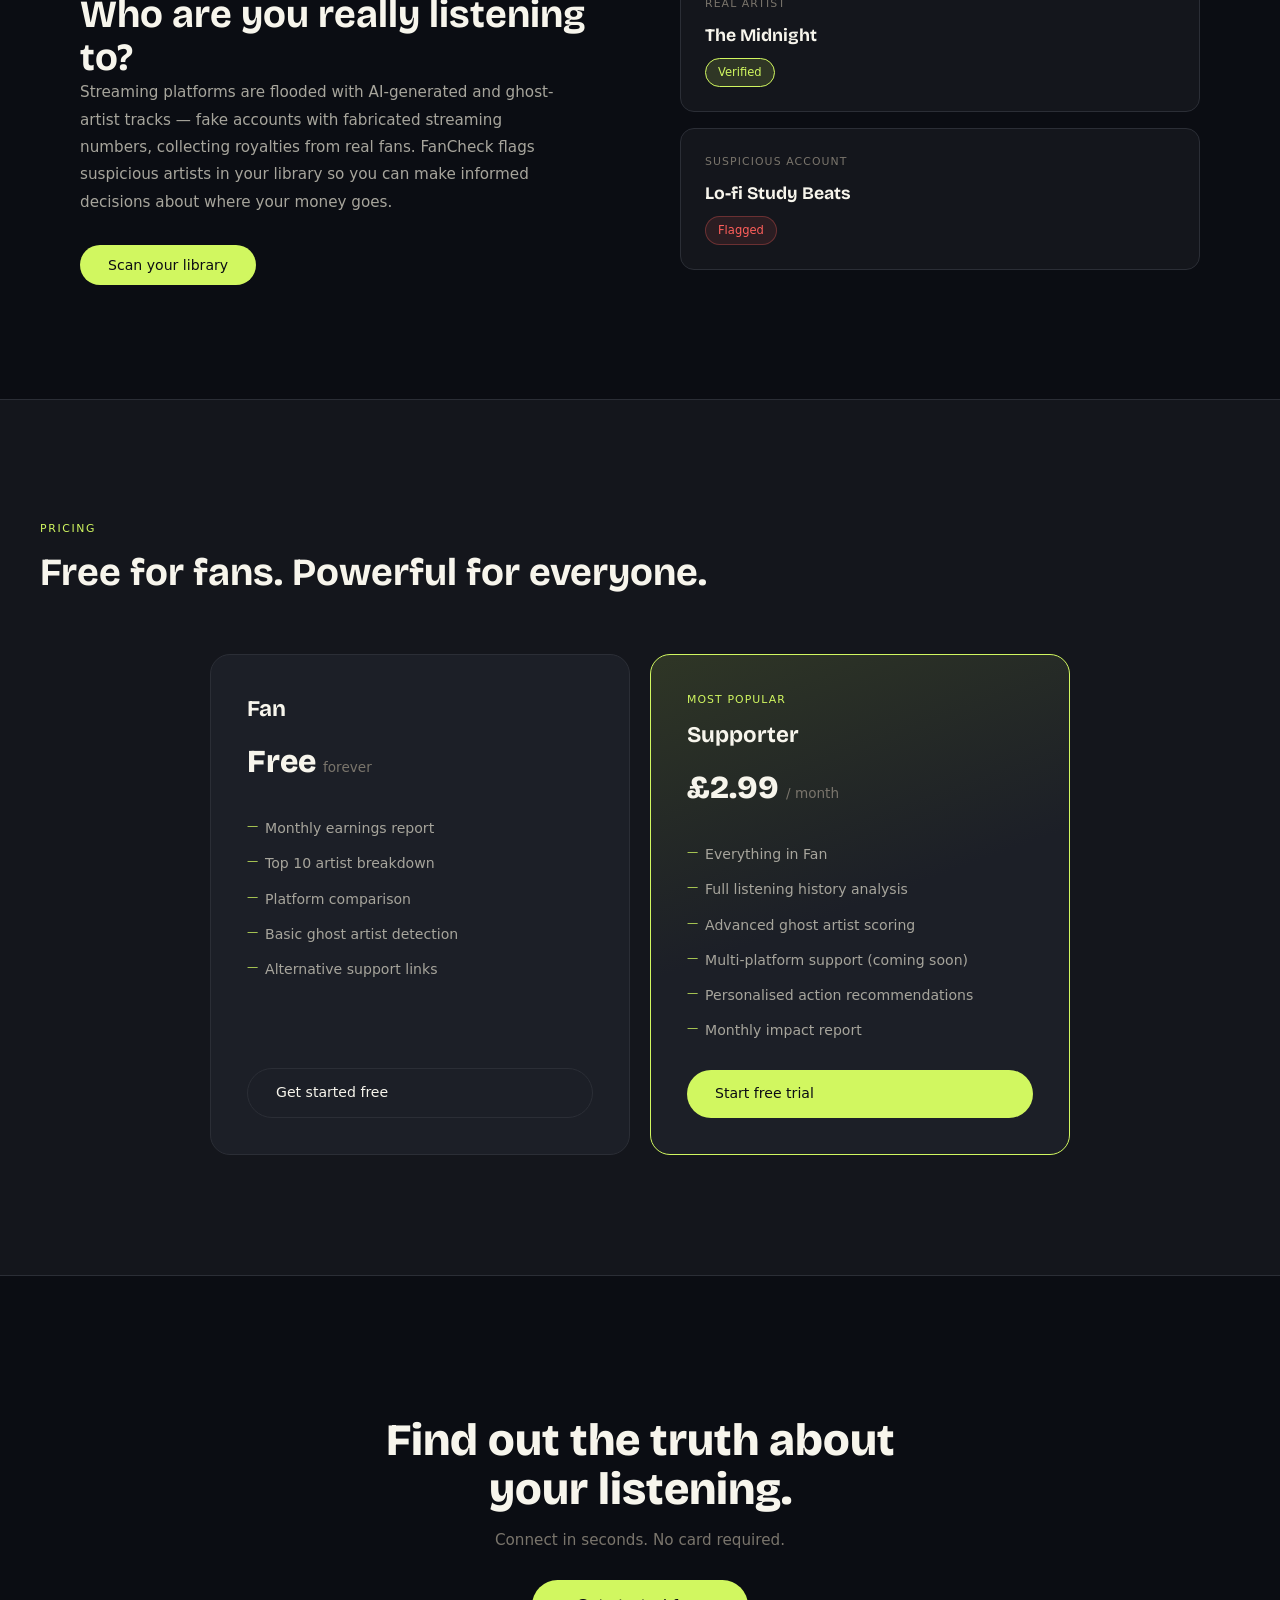
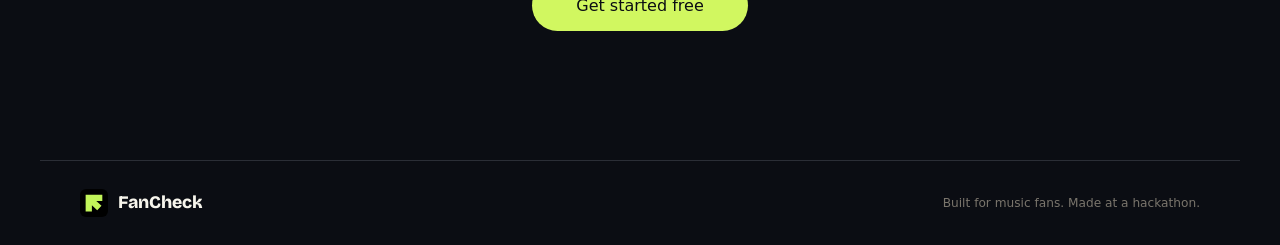
==== commit a6e4bf6f: "Split Spotify and extension homepage sections" ====
--- a/index.html
+++ b/index.html
@@ -48,7 +48,7 @@
                     <span class="hero-ticker" aria-hidden="true">
                         <span class="hero-ticker-line" data-hero-ticker-action>You streamed</span>
                         <mark class="headline-accent hero-ticker-line" data-hero-ticker-count>4,320 mins.</mark>
-                        <span class="hero-ticker-line" data-hero-ticker-impact>Artists may keep ~£0.70.</span>
+                        <span class="hero-ticker-line" data-hero-ticker-impact>Artists keep £0.70.</span>
                     </span>
                 </h1>
                 <p class="hero-sub">
@@ -101,23 +101,86 @@
             </div>
         </section>
 
+        <!-- SPOTIFY REPORT -->
+        <section class="spotify-report" aria-labelledby="spotify-report-heading">
+            <div class="spotify-report-inner">
+                <article class="spotify-report-copy">
+                    <span class="eyebrow">Spotify report</span>
+                    <h2 id="spotify-report-heading" class="section-title">Connect Spotify. See the split.</h2>
+                    <p>
+                        Link your listening history once and FanCheck turns it into a clear monthly report: what you spent, what reached artists, and which artists your streams supported most.
+                    </p>
+                    <a href="pages/auth.html#signup" class="spotify-connect-card" aria-label="Connect Spotify">
+                        <span class="spotify-icon" aria-hidden="true">
+                            <span></span>
+                            <span></span>
+                            <span></span>
+                        </span>
+                        <span>Connect Spotify</span>
+                    </a>
+                </article>
+
+                <aside class="spotify-report-preview" aria-label="Example Spotify report">
+                    <header class="report-preview-header">
+                        <span class="eyebrow">Dummy report</span>
+                        <h3>Your monthly breakdown</h3>
+                        <p>Spotify Premium · June 2026</p>
+                    </header>
+                    <ul class="report-preview-stats" role="list">
+                        <li>
+                            <strong>£10.99</strong>
+                            <span>Monthly subscription</span>
+                        </li>
+                        <li class="highlight">
+                            <strong>£0.70</strong>
+                            <span>Artists keep</span>
+                        </li>
+                        <li>
+                            <strong>6.4%</strong>
+                            <span>Of spend gets through</span>
+                        </li>
+                    </ul>
+                    <ul class="report-preview-artists" role="list">
+                        <li>
+                            <span class="artist-rank">01</span>
+                            <img src="assets/artists/gstar.jpeg" alt="" width="44" height="44">
+                            <span class="artist-name">GSTAR</span>
+                            <strong>£0.24</strong>
+                        </li>
+                        <li>
+                            <span class="artist-rank">02</span>
+                            <img src="assets/artists/boy-yzy.jpg" alt="" width="44" height="44">
+                            <span class="artist-name">BOY-YZY</span>
+                            <strong>£0.18</strong>
+                        </li>
+                        <li>
+                            <span class="artist-rank">03</span>
+                            <img src="assets/artists/hello-world.jpeg" alt="" width="44" height="44">
+                            <span class="artist-name">Hello World</span>
+                            <strong>£0.13</strong>
+                        </li>
+                    </ul>
+                </aside>
+            </div>
+        </section>
+
         <!-- BROWSER DEMO -->
         <section class="browser-demo" aria-labelledby="browser-demo-heading">
             <div class="browser-demo-inner">
                 <article class="browser-demo-copy">
-                    <span class="eyebrow">Spotify plus browser extension</span>
-                    <h2 id="browser-demo-heading" class="section-title">Easy to use in your browser.</h2>
+                    <span class="eyebrow">Browser extension</span>
+                    <h2 id="browser-demo-heading" class="section-title">Use FanCheck while you shop.</h2>
                     <p>
-                        Connect Spotify once to power your listening report, then use the FanCheck browser extension while you browse tickets and merch. FanCheck shows how much reaches the artist and points you toward smarter ways to support them.
+                        Install the extension to check ticket, vinyl, and merch pages before you buy. FanCheck reads the checkout context, estimates what reaches the artist, and flags smarter support options.
                     </p>
                     <ul class="browser-demo-steps" role="list">
                         <li>
-                            <strong>Connect Spotify</strong>
-                            <span>Bring your listening history into one clear FanCheck report.</span>
-                        </li>
-                        <li>
-                            <strong>Install the extension</strong>
-                            <span>See artist-support context while you shop for tickets, vinyl, and merch.</span>
+                            <strong>Browse normally</strong>
+                            <span>Open a ticket or merch page and run FanCheck from the extension.</span>
+                        </li>
+                        <li>
+                            <strong>Compare the split</strong>
+                            <span>See fees, resale risk, and artist-support context before you spend.</span>
                         </li>
                     </ul>
                 </article>
--- a/css/landing.css
+++ b/css/landing.css
@@ -175,12 +175,205 @@
 }
 
 /* ================================================
-   BROWSER DEMO
-   ================================================ */
-.browser-demo {
+   SPOTIFY REPORT
+   ================================================ */
+.spotify-report {
     border-top: 1px solid var(--border-soft);
     border-bottom: 1px solid var(--border-soft);
     background: var(--surface);
+    padding: 104px 40px;
+}
+
+.spotify-report-inner {
+    max-width: 1200px;
+    margin-inline: auto;
+    display: grid;
+    grid-template-columns: minmax(0, 0.88fr) minmax(0, 1.12fr);
+    align-items: center;
+    gap: 64px;
+}
+
+.spotify-report-copy p {
+    max-width: 560px;
+    margin-top: 22px;
+    color: var(--muted-light);
+    font-size: 1rem;
+    line-height: 1.8;
+}
+
+.spotify-connect-card {
+    width: fit-content;
+    display: inline-flex;
+    align-items: center;
+    gap: 13px;
+    margin-top: 34px;
+    padding: 14px 22px 14px 16px;
+    color: var(--white);
+    background: var(--surface-2);
+    border: 1px solid var(--border);
+    border-radius: var(--radius-pill);
+    font-weight: 600;
+    transition: border-color var(--transition), transform var(--transition);
+}
+
+.spotify-connect-card:hover {
+    border-color: var(--green);
+    transform: translateY(-1px);
+}
+
+.spotify-icon {
+    width: 34px;
+    height: 34px;
+    display: grid;
+    place-items: center;
+    position: relative;
+    flex: 0 0 auto;
+    background: #1db954;
+    border-radius: 50%;
+}
+
+.spotify-icon span {
+    position: absolute;
+    left: 9px;
+    width: 17px;
+    height: 6px;
+    border-top: 2px solid #06110a;
+    border-radius: 50%;
+    transform: rotate(12deg);
+}
+
+.spotify-icon span:nth-child(1) { top: 10px; }
+.spotify-icon span:nth-child(2) { top: 15px; width: 15px; }
+.spotify-icon span:nth-child(3) { top: 20px; width: 12px; }
+
+.spotify-report-preview {
+    padding: 28px;
+    background: var(--card);
+    border: 1px solid var(--border);
+    border-radius: var(--radius-lg);
+    box-shadow: var(--shadow-card);
+}
+
+.report-preview-header {
+    margin-bottom: 22px;
+}
+
+.report-preview-header .eyebrow {
+    margin-bottom: 10px;
+}
+
+.report-preview-header h3 {
+    font-family: var(--font-display);
+    font-size: clamp(1.4rem, 2.4vw, 2rem);
+    font-weight: 700;
+    line-height: 1.1;
+    letter-spacing: 0;
+    margin-bottom: 8px;
+}
+
+.report-preview-header p {
+    color: var(--muted-light);
+    font-size: 0.85rem;
+}
+
+.report-preview-stats {
+    display: grid;
+    grid-template-columns: repeat(3, 1fr);
+    gap: 1px;
+    overflow: hidden;
+    border: 1px solid var(--border);
+    border-radius: var(--radius-md);
+    background: var(--border);
+}
+
+.report-preview-stats li {
+    min-width: 0;
+    padding: 20px 18px;
+    background: var(--surface);
+}
+
+.report-preview-stats li.highlight {
+    background: var(--surface-2);
+}
+
+.report-preview-stats strong {
+    display: block;
+    margin-bottom: 9px;
+    font-family: var(--font-display);
+    font-size: clamp(1.45rem, 2.5vw, 2rem);
+    font-weight: 700;
+    line-height: 1;
+    letter-spacing: 0;
+}
+
+.report-preview-stats li.highlight strong {
+    color: var(--green);
+}
+
+.report-preview-stats span {
+    color: var(--muted-light);
+    font-size: 0.72rem;
+    line-height: 1.35;
+}
+
+.report-preview-artists {
+    display: grid;
+    gap: 1px;
+    margin-top: 22px;
+    overflow: hidden;
+    border: 1px solid var(--border);
+    border-radius: var(--radius-md);
+    background: var(--border);
+}
+
+.report-preview-artists li {
+    display: grid;
+    grid-template-columns: 30px 44px minmax(0, 1fr) auto;
+    align-items: center;
+    gap: 13px;
+    padding: 14px 16px;
+    background: var(--surface);
+}
+
+.report-preview-artists img {
+    width: 44px;
+    height: 44px;
+    object-fit: cover;
+    border-radius: var(--radius-sm);
+    background: var(--surface-3);
+}
+
+.report-preview-artists .artist-rank {
+    color: var(--muted);
+    font-family: var(--font-display);
+    font-size: 0.72rem;
+    font-weight: 700;
+    letter-spacing: 0.05em;
+}
+
+.report-preview-artists .artist-name {
+    min-width: 0;
+    overflow: hidden;
+    color: var(--white);
+    font-family: var(--font-display);
+    font-weight: 600;
+    text-overflow: ellipsis;
+    white-space: nowrap;
+}
+
+.report-preview-artists strong {
+    color: var(--green);
+    font-family: var(--font-display);
+    font-size: 1rem;
+    letter-spacing: 0;
+}
+
+/* ================================================
+   BROWSER DEMO
+   ================================================ */
+.browser-demo {
+    border-bottom: 1px solid var(--border-soft);
+    background: var(--black);
     padding: 104px 40px;
 }
 
@@ -721,13 +914,30 @@
 
     .ghost-teaser { grid-template-columns: 1fr; gap: 48px; }
 
+    .spotify-report,
     .browser-demo {
         padding: 72px 24px;
     }
 
+    .spotify-report-inner,
     .browser-demo-inner {
         grid-template-columns: 1fr;
         gap: 38px;
+    }
+
+    .report-preview-stats {
+        grid-template-columns: 1fr;
+    }
+
+    .report-preview-artists li {
+        grid-template-columns: 28px 40px minmax(0, 1fr) auto;
+        gap: 10px;
+        padding-inline: 12px;
+    }
+
+    .report-preview-artists img {
+        width: 40px;
+        height: 40px;
     }
 
     .compare-item { grid-template-columns: 1fr; gap: 10px; }
